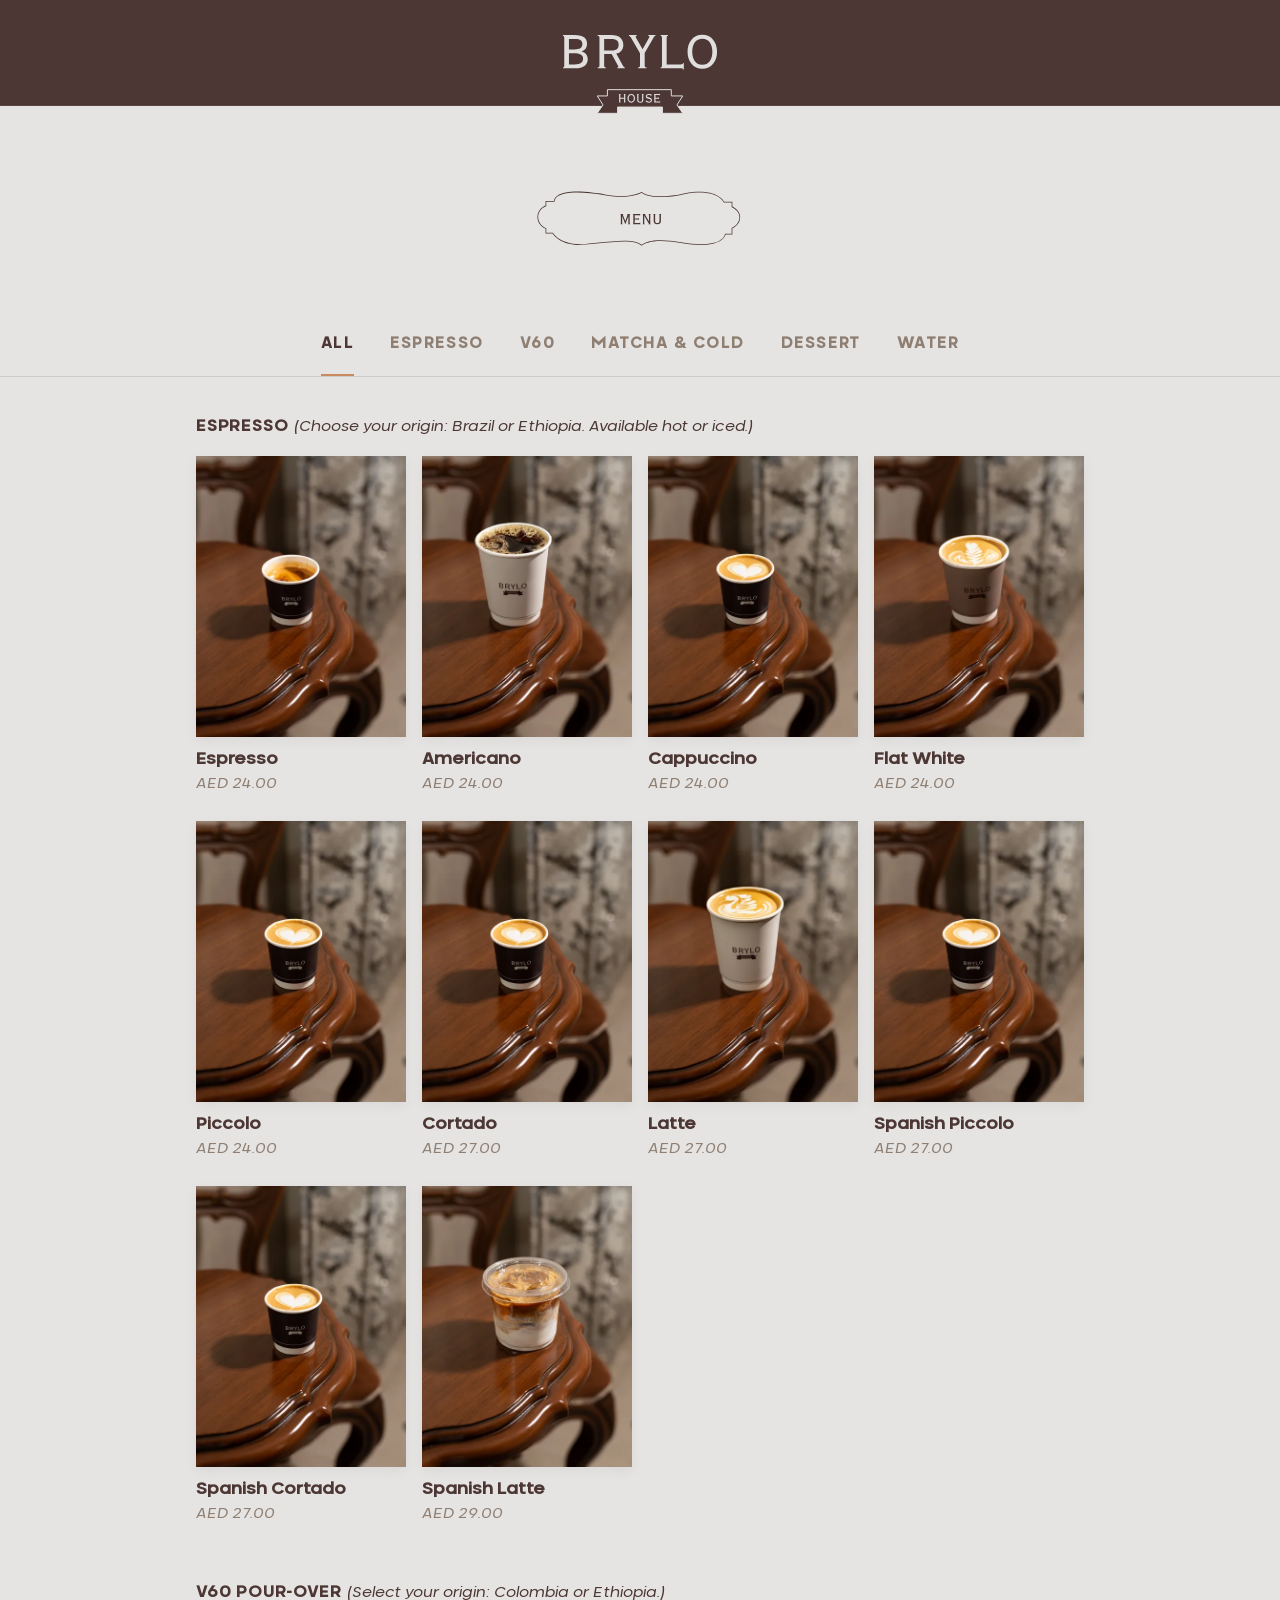
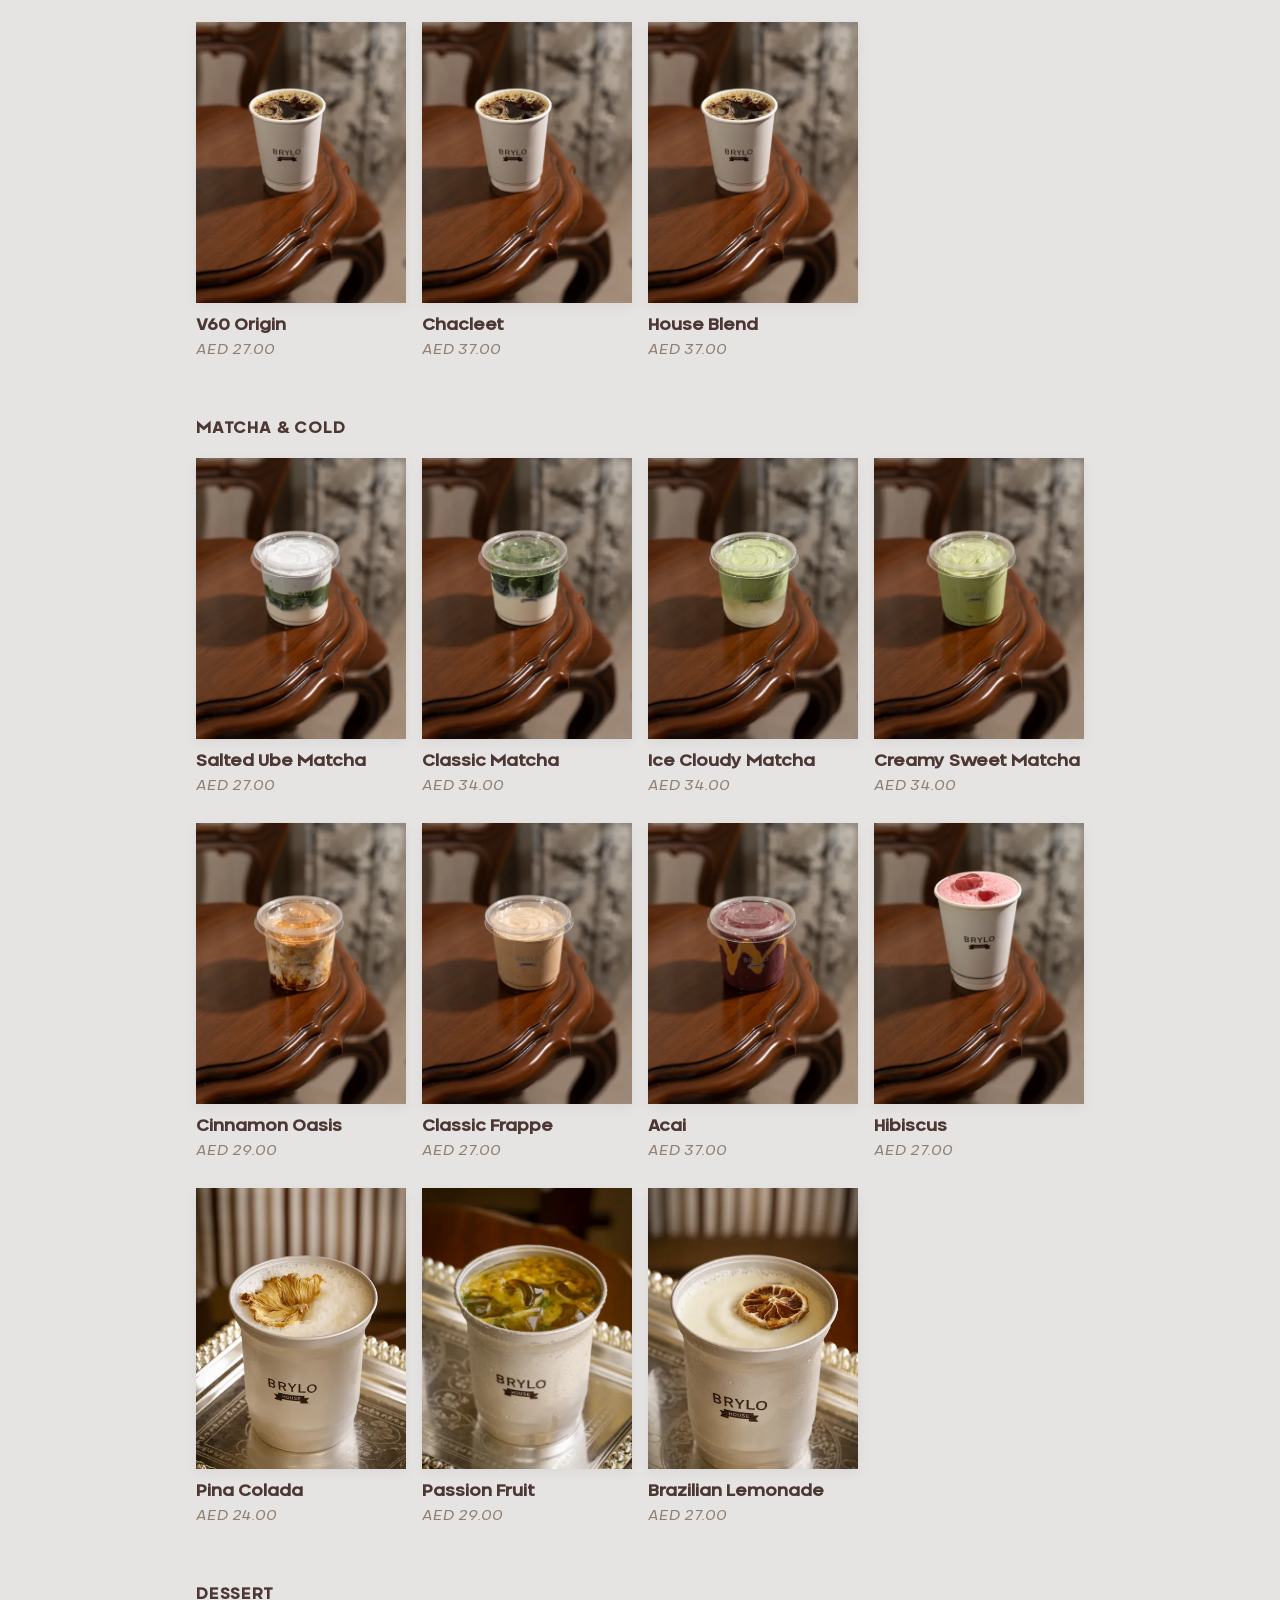
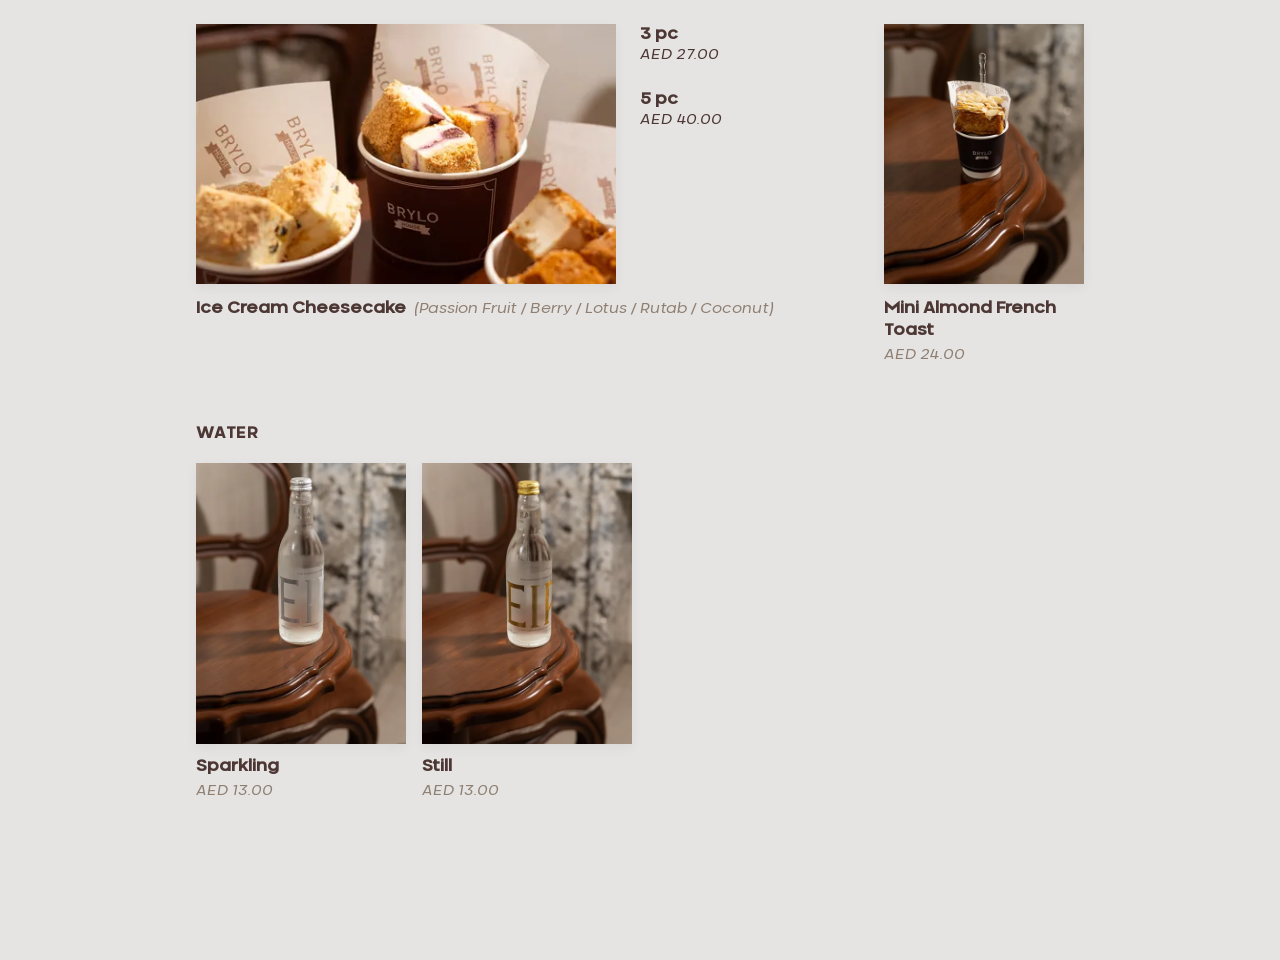
==== menu.html @ 971dd3a9 "Add files via upload" ====
<!DOCTYPE html>
<html lang="en">

<head>
  <meta charset="UTF-8">
  <meta name="viewport" content="width=device-width, initial-scale=1.0">
  <title>Brylo House Menu</title>
  <meta name="description"
    content="The full Brylo House menu - espresso, V60 pour-over, matcha and cold drinks, desserts and water.">
  <meta name="theme-color" content="#E5E4E2">
  <link rel="icon" href="assets/logo.svg" type="image/svg+xml">
  <link rel="stylesheet" href="style.css?v=1.4">
</head>

<body>
  <header class="main-header">
    <div class="logo-container">
      <img src="assets/bar.svg" alt="Brylo House" class="header-logo-svg">
    </div>
  </header>

  <div class="menu-badge-container">
    <img src="assets/frame.svg" alt="Menu" class="menu-badge-svg">
  </div>

  <nav class="category-nav">
    <ul class="nav-links">
      <li><a href="#top" class="active" data-target="top">All</a></li>
      <li><a href="#espresso" data-target="espresso">ESPRESSO</a></li>
      <li><a href="#v60" data-target="v60">V60</a></li>
      <li><a href="#matcha" data-target="matcha">MATCHA & COLD</a></li>
      <li><a href="#dessert" data-target="dessert">DESSERT</a></li>
      <li><a href="#water" data-target="water">WATER</a></li>
    </ul>
  </nav>

  <main class="menu-content" id="top">
    <h1 class="visually-hidden">Brylo House Menu</h1>
    <!-- ESPRESSO -->
    <section id="espresso" class="menu-section">
      <div class="section-header">
        <h2>ESPRESSO</h2>
        <span class="section-subtitle">(Choose your origin: Brazil or Ethiopia. Available hot or iced.)</span>
      </div>
      <div class="item-grid">
        <div class="menu-item">
          <img src="assets/espresso.webp" alt="Espresso" class="item-image" loading="eager">
          <h3 class="item-name">Espresso</h3>
          <p class="item-price">AED 24.00</p>
        </div>
        <div class="menu-item">
          <img src="assets/americano.webp" alt="Americano" class="item-image" loading="eager">
          <h3 class="item-name">Americano</h3>
          <p class="item-price">AED 24.00</p>
        </div>
        <div class="menu-item">
          <img src="assets/cappuccino.webp" alt="Cappuccino" class="item-image" loading="eager">
          <h3 class="item-name">Cappuccino</h3>
          <p class="item-price">AED 24.00</p>
        </div>
        <div class="menu-item">
          <img src="assets/flatwhite.webp" alt="Flat White" class="item-image" loading="eager">
          <h3 class="item-name">Flat White</h3>
          <p class="item-price">AED 24.00</p>
        </div>
        <div class="menu-item">
          <img src="assets/piccolo.webp" alt="Piccolo" class="item-image" loading="lazy">
          <h3 class="item-name">Piccolo</h3>
          <p class="item-price">AED 24.00</p>
        </div>
        <div class="menu-item">
          <img src="assets/cortado.webp" alt="Cortado" class="item-image" loading="lazy">
          <h3 class="item-name">Cortado</h3>
          <p class="item-price">AED 27.00</p>
        </div>
        <div class="menu-item">
          <img src="assets/latte.webp" alt="Latte" class="item-image" loading="lazy">
          <h3 class="item-name">Latte</h3>
          <p class="item-price">AED 27.00</p>
        </div>
        <div class="menu-item">
          <img src="assets/SpanishPiccolo.webp" alt="Spanish Piccolo" class="item-image" loading="lazy">
          <h3 class="item-name">Spanish Piccolo</h3>
          <p class="item-price">AED 27.00</p>
        </div>
        <div class="menu-item">
          <img src="assets/spanish-cortado.webp" alt="Spanish Cortado" class="item-image" loading="lazy">
          <h3 class="item-name">Spanish Cortado</h3>
          <p class="item-price">AED 27.00</p>
        </div>
        <div class="menu-item">
          <img src="assets/spanish latte.webp" alt="Spanish Latte" class="item-image" loading="lazy">
          <h3 class="item-name">Spanish Latte</h3>
          <p class="item-price">AED 29.00</p>
        </div>
      </div>
    </section>

    <!-- V60 POUR-OVER -->
    <section id="v60" class="menu-section">
      <div class="section-header">
        <h2>V60 POUR-OVER</h2>
        <span class="section-subtitle">(Select your origin: Colombia or Ethiopia.)</span>
      </div>
      <div class="item-grid">
        <div class="menu-item">
          <img src="assets/v60-origin.webp" alt="V60 Origin" class="item-image" loading="lazy">
          <h3 class="item-name">V60 Origin</h3>
          <p class="item-price">AED 27.00</p>
        </div>
        <div class="menu-item">
          <img src="assets/v60-chacleet.webp" alt="V60 Chacleet" class="item-image" loading="lazy">
          <h3 class="item-name">Chacleet</h3>
          <p class="item-price">AED 37.00</p>
        </div>
        <div class="menu-item">
          <img src="assets/v60-houseblend.webp" alt="House Blend" class="item-image" loading="lazy">
          <h3 class="item-name">House Blend</h3>
          <p class="item-price">AED 37.00</p>
        </div>
      </div>
    </section>

    <!-- MATCHA & COLD -->
    <section id="matcha" class="menu-section">
      <div class="section-header">
        <h2>MATCHA & COLD</h2>
      </div>
      <div class="item-grid">
        <div class="menu-item">
          <img src="assets/salted matcha.webp" alt="Salted Matcha" class="item-image" loading="lazy">
          <h3 class="item-name">Salted Ube Matcha</h3>
          <p class="item-price">AED 27.00</p>
        </div>
        <div class="menu-item">
          <img src="assets/classic matcha.webp" alt="Classic Matcha" class="item-image" loading="lazy">
          <h3 class="item-name">Classic Matcha</h3>
          <p class="item-price">AED 34.00</p>
        </div>
        <div class="menu-item">
          <img src="assets/cloudy-matcha.webp" alt="Ice Cloudy Matcha" class="item-image" loading="lazy">
          <h3 class="item-name">Ice Cloudy Matcha</h3>
          <p class="item-price">AED 34.00</p>
        </div>
        <div class="menu-item">
          <img src="assets/creamy sweet matcha.webp" alt="Creamy Sweet Matcha" class="item-image" loading="lazy">
          <h3 class="item-name">Creamy Sweet Matcha</h3>
          <p class="item-price">AED 34.00</p>
        </div>
        <div class="menu-item">
          <img src="assets/cinnamon oasis.webp" alt="Cinnamon Oasis" class="item-image" loading="lazy">
          <h3 class="item-name">Cinnamon Oasis</h3>
          <p class="item-price">AED 29.00</p>
        </div>
        <div class="menu-item">
          <img src="assets/classic frappe.webp" alt="Classic Frappe" class="item-image" loading="lazy">
          <h3 class="item-name">Classic Frappe</h3>
          <p class="item-price">AED 27.00</p>
        </div>
        <div class="menu-item">
          <img src="assets/acai.webp" alt="Acai" class="item-image" loading="lazy">
          <h3 class="item-name">Acai</h3>
          <p class="item-price">AED 37.00</p>
        </div>
        <div class="menu-item">
          <img src="assets/hibiscus.webp" alt="Hibiscus" class="item-image" loading="lazy">
          <h3 class="item-name">Hibiscus</h3>
          <p class="item-price">AED 27.00</p>
        </div>
        <div class="menu-item">
          <div class="item-image-wrapper">
            <img src="assets/pina_colado.webp" alt="Pina Colada" class="item-image zoom-image" loading="lazy">
          </div>
          <h3 class="item-name">Pina Colada</h3>
          <p class="item-price">AED 24.00</p>
        </div>
        <div class="menu-item">
          <img src="assets/passion_fruit.webp" alt="Passion Fruit" class="item-image" loading="lazy">
          <h3 class="item-name">Passion Fruit</h3>
          <p class="item-price">AED 29.00</p>
        </div>
        <div class="menu-item">
          <div class="item-image-wrapper">
            <img src="assets/brazilian_lemonade.webp" alt="Brazilian Lemonade" class="item-image zoom-image" loading="lazy">
          </div>
          <h3 class="item-name">Brazilian Lemonade</h3>
          <p class="item-price">AED 27.00</p>
        </div>
      </div>
    </section>

    <!-- DESSERT -->
    <section id="dessert" class="menu-section">
      <div class="section-header">
        <h2>DESSERT</h2>
      </div>
      <div class="item-grid">
        <div class="menu-item special-item">
          <div class="special-item-content">
            <img src="assets/ice-cream-cheesecake-3pc.webp" alt="Ice Cream Cheesecake" class="item-image"
              loading="lazy">
            <div class="special-item-prices">
              <div class="price-group">
                <span class="qty">3 pc</span>
                <span class="item-price">AED 27.00</span>
              </div>
              <div class="price-group">
                <span class="qty">5 pc</span>
                <span class="item-price">AED 40.00</span>
              </div>
            </div>
          </div>
          <div class="special-item-footer">
            <h3 class="item-name">Ice Cream Cheesecake</h3>
            <span class="flavors">(Passion Fruit / Berry / Lotus / Rutab / Coconut)</span>
            <div class="footer-line"></div>
          </div>
        </div>

        <div class="menu-item tall-item">
          <img src="assets/mini almonde french toast.webp" alt="Mini Almond French Toast" class="item-image"
            loading="lazy">
          <h3 class="item-name">Mini Almond French Toast</h3>
          <p class="item-price">AED 24.00</p>
        </div>
      </div>
    </section>

    <!-- WATER -->
    <section id="water" class="menu-section">
      <div class="section-header">
        <h2>WATER</h2>
      </div>
      <div class="item-grid">
        <div class="menu-item">
          <img src="assets/sparking water.webp" alt="Sparkling" class="item-image" loading="lazy">
          <h3 class="item-name">Sparkling</h3>
          <p class="item-price">AED 13.00</p>
        </div>
        <div class="menu-item">
          <img src="assets/still water.webp" alt="Still" class="item-image" loading="lazy">
          <h3 class="item-name">Still</h3>
          <p class="item-price">AED 13.00</p>
        </div>
      </div>
    </section>
  </main>

  <script src="script.js"></script>
</body>

</html>
---- style.css ----
@font-face {
  font-family: 'Neometric';
  src: url('assets/fonts/neometric%20regular.woff2') format('woff2');
  font-weight: normal;
  font-style: normal;
  font-display: swap;
}

@font-face {
  font-family: 'Neometric';
  src: url('assets/fonts/neometric%20italic.woff2') format('woff2');
  font-weight: normal;
  font-style: italic;
  font-display: swap;
}

/* Landing page display face (menu.html uses Neometric) */
@font-face {
  font-family: 'Copperplate Gothic Std';
  src: url('assets/fonts/copperplate.woff2') format('woff2');
  font-weight: normal;
  font-style: normal;
  font-display: swap;
}

:root {
  --terracotta: #C98A5E;
  --espresso: #4C3734;
  --taupe: #8F7F72;
  --platinum: #E5E4E2;
  --font-heading: 'Neometric';
  --font-body: 'Neometric';
  --font-display: 'Copperplate Gothic Std', 'Copperplate', serif;
  --nav-height: 64px;
}

/* Screen-reader-only: gives each page a real <h1> for semantics/SEO
   without altering the visual design. */
.visually-hidden {
  position: absolute;
  width: 1px;
  height: 1px;
  margin: -1px;
  padding: 0;
  overflow: hidden;
  clip: rect(0 0 0 0);
  clip-path: inset(50%);
  white-space: nowrap;
  border: 0;
}

html,
body {
  margin: 0;
  padding: 0;
  /* `clip` (not `hidden`) guards against stray horizontal scroll WITHOUT
     making the root a scroll container — `hidden` here silently breaks
     position: sticky on .category-nav. */
  overflow-x: clip;
  font-family: var(--font-body);
  background-color: var(--platinum);
  color: var(--espresso);
  -webkit-font-smoothing: antialiased;
  -moz-osx-font-smoothing: grayscale;
}

/* Header */
.main-header {
  background-color: #E5E4E2;
  padding: 0;
  display: flex;
  justify-content: center;
  align-items: center;
  position: relative;
  width: 100%;
  overflow: hidden;
}

.logo-container {
  display: flex;
  justify-content: center;
  align-items: center;
  width: 100%;
}

.header-logo-svg {
  width: 100%;
  max-width: 100%;
  height: auto;
  display: block;
  position: relative;
  z-index: 10;
  transform: scale(1.08);
  transform-origin: center top;
  margin-top: -1.5%;
}

/* Menu Badge */
.menu-badge-container {
  display: flex;
  justify-content: center;
  align-items: center;
  padding: 24px 20px;
}

.menu-badge-svg {
  width: 260px;
  max-width: 100%;
  height: auto;
  display: block;
}

/* ==========================================================================
   Landing Page (index.html)
   ========================================================================== */

.landing-page {
  --frame-inset: 14px;
  --frame-corner: 20px;
  min-height: 100vh;
  min-height: 100dvh;
}

/* Decorative frame: straight rules drawn as thin bars, with the four corners
   supplied by an arc SVG so the join reads as a curled picture-frame detail. */
.page-frame {
  position: fixed;
  inset: 0;
  z-index: 1;
  pointer-events: none;
}

.frame-line {
  position: absolute;
  background-color: var(--espresso);
}

.frame-line--top,
.frame-line--bottom {
  left: calc(var(--frame-inset) + var(--frame-corner));
  right: calc(var(--frame-inset) + var(--frame-corner));
  height: 1px;
}

.frame-line--top {
  top: var(--frame-inset);
}

.frame-line--bottom {
  bottom: var(--frame-inset);
}

.frame-line--left,
.frame-line--right {
  top: calc(var(--frame-inset) + var(--frame-corner));
  bottom: calc(var(--frame-inset) + var(--frame-corner));
  width: 1px;
}

.frame-line--left {
  left: var(--frame-inset);
}

.frame-line--right {
  right: var(--frame-inset);
}

.frame-corner {
  position: absolute;
  width: var(--frame-corner);
  height: var(--frame-corner);
  background-image: url("data:image/svg+xml,%3Csvg xmlns='http://www.w3.org/2000/svg' viewBox='0 0 34 34'%3E%3Cpath d='M0 34 A 34 34 0 0 0 34 0' fill='none' stroke='%234C3734' stroke-width='1'/%3E%3C/svg%3E");
  background-repeat: no-repeat;
  background-size: 100% 100%;
}

.frame-corner--tl {
  top: var(--frame-inset);
  left: var(--frame-inset);
}

.frame-corner--tr {
  top: var(--frame-inset);
  right: var(--frame-inset);
  transform: rotate(90deg);
}

.frame-corner--br {
  bottom: var(--frame-inset);
  right: var(--frame-inset);
  transform: rotate(180deg);
}

.frame-corner--bl {
  bottom: var(--frame-inset);
  left: var(--frame-inset);
  transform: rotate(270deg);
}

/* Centred content stack */
.landing {
  position: relative;
  z-index: 2;
  min-height: 100vh;
  min-height: 100dvh;
  box-sizing: border-box;
  display: flex;
  flex-direction: column;
  align-items: center;
  justify-content: center;
  padding: calc(var(--frame-inset) + 28px) calc(var(--frame-inset) + 24px);
  padding-left: max(calc(var(--frame-inset) + 24px), env(safe-area-inset-left));
  padding-right: max(calc(var(--frame-inset) + 24px), env(safe-area-inset-right));
  text-align: center;
}

/* Widths use vw (not %) so they track the viewport rather than the padded
   content box, which keeps the proportions matching the wireframe. */
.landing-logo {
  width: min(46vw, 210px);
  height: auto;
  display: block;
  margin-bottom: clamp(20px, 4vh, 36px);
}

.landing-actions {
  display: flex;
  flex-direction: column;
  align-items: stretch;
  gap: 16px;
  width: min(48vw, 210px);
}

.landing-btn {
  display: flex;
  align-items: center;
  justify-content: center;
  min-height: 54px;
  padding: 12px 16px;
  box-sizing: border-box;
  border: 1px solid var(--espresso);
  background-color: transparent;
  color: var(--espresso);
  font-family: var(--font-display);
  font-size: 1.25rem;
  letter-spacing: 0.18em;
  text-transform: uppercase;
  text-decoration: none;
  transition: all 0.2s ease;
  -webkit-tap-highlight-color: transparent;
}

/* Touch-first: fill on tap rather than hover */
.landing-btn:active,
.landing-btn:focus-visible,
.landing-btn.is-active {
  background-color: var(--espresso);
  color: var(--platinum);
}

.landing-social {
  display: flex;
  align-items: center;
  justify-content: center;
  gap: 16px;
  margin-top: clamp(20px, 3.5vh, 34px);
}

.social-btn {
  display: inline-flex;
  align-items: center;
  justify-content: center;
  padding: 4px;
  box-sizing: border-box;
  border: none;
  background-color: transparent;
  transition: opacity 0.2s ease, transform 0.2s ease;
  -webkit-tap-highlight-color: transparent;
}

.social-btn:active,
.social-btn:focus-visible {
  opacity: 0.7;
  transform: scale(1.08);
}

.social-icon {
  height: 44px;
  width: auto;
  display: block;
  object-fit: contain;
}

.social-icon--instagram {
  height: 52px;
}

.landing-website {
  margin-top: clamp(14px, 2.5vh, 22px);
  color: var(--espresso);
  font-family: var(--font-display);
  font-size: 1.1rem;
  letter-spacing: 0.15em;
  text-transform: lowercase;
  text-decoration: none;
  transition: opacity 0.2s ease;
  -webkit-tap-highlight-color: transparent;
}

.landing-website:hover,
.landing-website:active,
.landing-website:focus-visible {
  opacity: 0.7;
}

@media (min-width: 768px) {
  .landing-page {
    --frame-inset: 24px;
    --frame-corner: 30px;
  }

  .landing-logo {
    width: min(30vw, 290px);
  }

  .landing-actions {
    width: min(32vw, 250px);
  }

  .landing-btn {
    min-height: 62px;
    font-size: 1.4rem;
  }

  .social-btn {
    padding: 6px;
  }

  .social-icon {
    height: 52px;
  }

  .social-icon--instagram {
    height: 60px;
  }

  .landing-website {
    font-size: 1.25rem;
  }
}

/* Sticky Category Navigation */
.category-nav {
  position: sticky;
  top: 0;
  background-color: var(--platinum);
  z-index: 100;
  display: flex;
  justify-content: center;
  border-bottom: 1px solid rgba(76, 55, 52, 0.15);
  height: var(--nav-height);
  width: 100%;
  overflow: hidden;
}

.nav-links {
  list-style: none;
  display: flex;
  justify-content: center;
  gap: 36px;
  padding: 0 20px;
  margin: 0 auto;
  align-items: center;
  overflow-x: auto;
  scrollbar-width: none;
  /* Firefox */
  max-width: 100%;
}

.nav-links::-webkit-scrollbar {
  display: none;
  /* Chrome/Safari */
}

.nav-links li a {
  text-decoration: none;
  color: var(--taupe);
  font-size: 0.95rem;
  font-weight: 600;
  letter-spacing: 0.1em;
  text-transform: uppercase;
  padding: 22px 0;
  display: inline-block;
  position: relative;
  transition: color 0.3s ease;
  white-space: nowrap;
  background-color: transparent;
  background: transparent;
  -webkit-tap-highlight-color: transparent;
  outline: none;
}

.nav-links li a:hover,
.nav-links li a.active,
.nav-links li a:focus,
.nav-links li a:focus-visible,
.nav-links li a:active {
  color: var(--espresso);
  background-color: transparent;
  background: transparent;
  outline: none;
}

.nav-links li a.active::after {
  content: '';
  position: absolute;
  bottom: -1px;
  left: 0;
  width: 100%;
  height: 2px;
  background-color: var(--terracotta);
}

/* Menu Content */
.menu-content {
  padding: 40px 48px 100px;
  max-width: 1040px;
  /* Fits 4 columns of 210px + 3 * 34px gap + padding */
  margin: 0 auto;
}

.menu-section {
  scroll-margin-top: calc(var(--nav-height) + 40px);
  margin-bottom: 60px;
}

.section-header {
  display: flex;
  align-items: baseline;
  flex-wrap: wrap;
  gap: 6px;
  text-align: left;
  margin: 0 auto 20px auto;
  max-width: 888px;
  width: 100%;
}

.section-header h2 {
  font-family: var(--font-heading);
  font-size: 1.0rem;
  font-weight: 700;
  letter-spacing: 0.05em;
  color: var(--espresso);
  margin: 0;
}

.section-subtitle {
  font-style: italic;
  color: var(--espresso);
  font-size: 0.95rem;
  font-weight: 400;
  letter-spacing: normal;
  margin: 0;
}

/* Item Grid */
.item-grid {
  display: grid;
  grid-template-columns: repeat(4, 210px);
  justify-content: center;
  gap: 28px 16px;
  /* row-gap column-gap */
}

.menu-item {
  text-align: left;
  width: 210px;
  height: auto;
  display: flex;
  flex-direction: column;
  box-sizing: border-box;
}

.item-image {
  width: 210px;
  height: 281.16px;
  aspect-ratio: 578 / 774;
  flex: none;
  object-fit: cover;
  border-radius: 0;
  background-color: #d1d0ce;
  /* subtle skeleton color */
  margin-bottom: 12px;
  box-shadow: 0 4px 12px rgba(0, 0, 0, 0.05);
}

.item-image-wrapper {
  width: 210px;
  height: 281.16px;
  aspect-ratio: 578 / 774;
  overflow: hidden;
  margin-bottom: 12px;
  box-shadow: 0 4px 12px rgba(0, 0, 0, 0.05);
  background-color: #d1d0ce;
  flex: none;
}

.item-image-wrapper .item-image {
  width: 100%;
  height: 100%;
  margin-bottom: 0;
  box-shadow: none;
}

.item-image.zoom-image,
img[alt="Pina Colada"],
img[alt="Brazilian Lemonade"] {
  transform: scale(1.16);
  transform-origin: center center;
}

.item-name {
  font-size: 1.05rem;
  font-weight: 600;
  margin: 0 0 4px 0;
  line-height: 1.3;
  text-align: left;
}

.item-price {
  font-size: 0.95rem;
  font-style: italic;
  color: var(--taupe);
  margin: 0;
  text-align: left;
}

/* Special Layout Items */
.menu-item.special-item {
  grid-column: span 2;
  text-align: left;
  display: flex;
  flex-direction: column;
  width: auto;
  height: auto;
  aspect-ratio: auto;
}

.special-item-content {
  display: flex;
  gap: 20px;
  align-items: flex-start;
}

.special-item-content .item-image {
  flex: 0 0 60%;
  width: 60%;
  aspect-ratio: 3 / 2;
  margin-bottom: 0;
  object-fit: cover;
}

.special-item-prices {
  flex: 1;
  display: flex;
  flex-direction: column;
  gap: 30px;
  padding-top: 10px;
}

.price-group {
  display: flex;
  flex-direction: column;
  gap: 4px;
}

.price-group .qty {
  font-weight: 600;
  font-size: 1.1rem;
  color: var(--espresso);
}

.price-group .item-price {
  font-style: italic;
  font-size: 1rem;
  color: var(--espresso);
}

.special-item-footer {
  display: flex;
  align-items: center;
  gap: 12px;
  margin-top: 16px;
}

.special-item-footer .item-name {
  margin: 0;
  font-size: 1.05rem;
  font-weight: 600;
}

.special-item-footer .flavors {
  font-style: italic;
  font-weight: 400;
  color: var(--taupe);
  font-size: 0.95rem;
}

.footer-line {
  flex: 1;
  height: 1px;
  background-color: var(--espresso);
  opacity: 0.2;
}

/* Desktop Dessert Layout Override matching Wireframe */
@media (min-width: 1024px) {
  #dessert .item-grid {
    display: flex;
    flex-direction: row;
    align-items: flex-start;
    justify-content: space-between;
    width: 100%;
    max-width: 888px;
    margin: 0 auto;
  }

  /* Left Block: Ice Cream Cheesecake (special-item) */
  #dessert .menu-item.special-item {
    display: flex;
    flex-direction: column;
    width: auto;
    height: auto;
    aspect-ratio: auto;
    flex: 0 0 auto;
  }

  #dessert .special-item-content {
    display: flex;
    flex-direction: row;
    align-items: flex-start;
    gap: 24px;
  }

  #dessert .special-item-content .item-image {
    width: 420px;
    height: 260px;
    aspect-ratio: 420 / 260;
    object-fit: cover;
    margin-bottom: 0;
    flex: 0 0 420px;
  }

  #dessert .special-item-prices {
    display: flex;
    flex-direction: column;
    gap: 24px;
    padding-top: 0;
    margin-top: 0;
    width: 110px;
  }

  #dessert .price-group {
    display: flex;
    flex-direction: column;
    gap: 2px;
  }

  #dessert .price-group .qty {
    font-weight: 600;
    font-size: 1.05rem;
    color: var(--espresso);
    line-height: 1.2;
  }

  #dessert .price-group .item-price {
    font-style: italic;
    font-size: 0.95rem;
    color: var(--espresso);
    line-height: 1.2;
  }

  #dessert .special-item-footer {
    display: flex;
    align-items: center;
    gap: 8px;
    margin-top: 14px;
    width: 100%;
  }

  #dessert .special-item-footer .item-name {
    font-size: 1.05rem;
    font-weight: 600;
    margin: 0;
    white-space: nowrap;
  }

  #dessert .special-item-footer .flavors {
    font-style: italic;
    font-weight: 400;
    color: var(--taupe);
    font-size: 0.95rem;
    white-space: nowrap;
  }

  #dessert .footer-line {
    flex: 1;
    height: 1px;
    background-color: var(--espresso);
    opacity: 0.25;
  }

  /* Right Block: Mini Almond French Toast (tall-item) */
  #dessert .menu-item.tall-item {
    display: flex;
    flex-direction: column;
    align-items: flex-start;
    text-align: left;
    width: 200px;
    height: auto;
    aspect-ratio: auto;
    flex: 0 0 200px;
  }

  #dessert .menu-item.tall-item .item-image {
    width: 200px;
    height: 260px;
    aspect-ratio: 200 / 260;
    object-fit: cover;
    margin-bottom: 14px;
  }

  #dessert .menu-item.tall-item .item-name {
    font-size: 1.05rem;
    font-weight: 600;
    margin: 0 0 4px 0;
    text-align: left;
  }

  #dessert .menu-item.tall-item .item-price {
    font-size: 0.95rem;
    font-style: italic;
    color: var(--taupe);
    margin: 0;
    text-align: left;
  }
}

/* Responsive adjustments */
@media (min-width: 768px) and (max-width: 1023px) {

  /* Tablet Portrait (768px–1023px) */
  .item-grid {
    grid-template-columns: repeat(3, 210px);
    justify-content: center;
    gap: 28px 16px;
  }

  .menu-content {
    padding: 36px 32px 90px;
  }

  .section-header {
    max-width: 662px;
    /* 3 * 210px + 2 * 16px gap = 662px */
  }

  .main-header {
    width: 100%;
    overflow: hidden;
  }

  .header-logo-svg {
    transform: scale(1.18);
    transform-origin: center top;
  }
}

@media (max-width: 767px) {

  /* Smartphones (Portrait - below 768px) */
  /* Fluid columns capped at 324px: renders identically to the old fixed
     2x155px at >=360px wide, but shrinks instead of overflowing on 320px
     phones (2*155 + 14 gap + 28 padding = 352px, wider than the screen). */
  .item-grid {
    grid-template-columns: repeat(2, minmax(0, 1fr));
    justify-content: center;
    gap: 20px 14px;
    max-width: 324px;
    margin: 0 auto;
  }

  .menu-content {
    padding: 24px 14px 80px;
  }

  .menu-item {
    width: 100%;
    height: auto;
  }

  .item-image {
    width: 100%;
    height: auto;
    aspect-ratio: 578 / 774;
    flex: none;
    margin-bottom: 8px;
  }

  .item-image-wrapper {
    width: 100%;
    height: auto;
    aspect-ratio: 578 / 774;
    flex: none;
    margin-bottom: 8px;
  }

  .menu-item.special-item {
    grid-column: span 2;
    width: 100%;
    max-width: 324px;
    /* Spans 2 columns: 2 * 155px + 14px gap */
    height: auto;
    aspect-ratio: auto;
    margin: 0 auto;
  }

  #dessert .menu-item.special-item {
    margin-bottom: 24px;
  }

  .special-item-content {
    flex-direction: column;
    gap: 12px;
  }

  .special-item-content .item-image {
    width: 100%;
    aspect-ratio: 16 / 9;
    flex: none;
  }

  .special-item-prices {
    flex-direction: row;
    width: 100%;
    justify-content: space-between;
    padding-top: 4px;
    gap: 10px;
  }

  .special-item-footer {
    display: flex;
    flex-direction: column;
    align-items: flex-start;
    gap: 3px;
    margin-top: 10px;
  }

  .special-item-footer .item-name {
    font-size: 0.85rem;
    line-height: 1.3;
    margin-bottom: 0;
  }

  .special-item-footer .flavors {
    display: block;
    font-size: 0.8rem;
    line-height: 1.35;
    color: var(--taupe);
  }

  .footer-line {
    display: none;
  }

  .nav-links {
    justify-content: flex-start;
    gap: 16px;
    padding: 0 16px;
  }

  .nav-links li a {
    font-size: 0.85rem;
    padding: 16px 0;
  }

  .section-header {
    max-width: 324px;
  }

  .section-header h2 {
    font-size: 0.95rem;
  }

  .section-subtitle {
    font-size: 0.85rem;
  }

  .item-name {
    font-size: 0.85rem;
    margin-bottom: 2px;
  }

  .item-price {
    font-size: 0.8rem;
  }

  /* Mobile Header Sizing */
  .main-header {
    width: 100%;
    overflow: hidden;
    margin-top: 0;
    padding: 0 0 8vw;
  }

  .header-logo-svg {
    width: 100%;
    transform: scale(1.8);
    transform-origin: center top;
    margin-top: -2%;
  }

  .menu-badge-container {
    padding: 20px 16px;
  }

  .menu-badge-svg {
    width: 190px;
  }
}
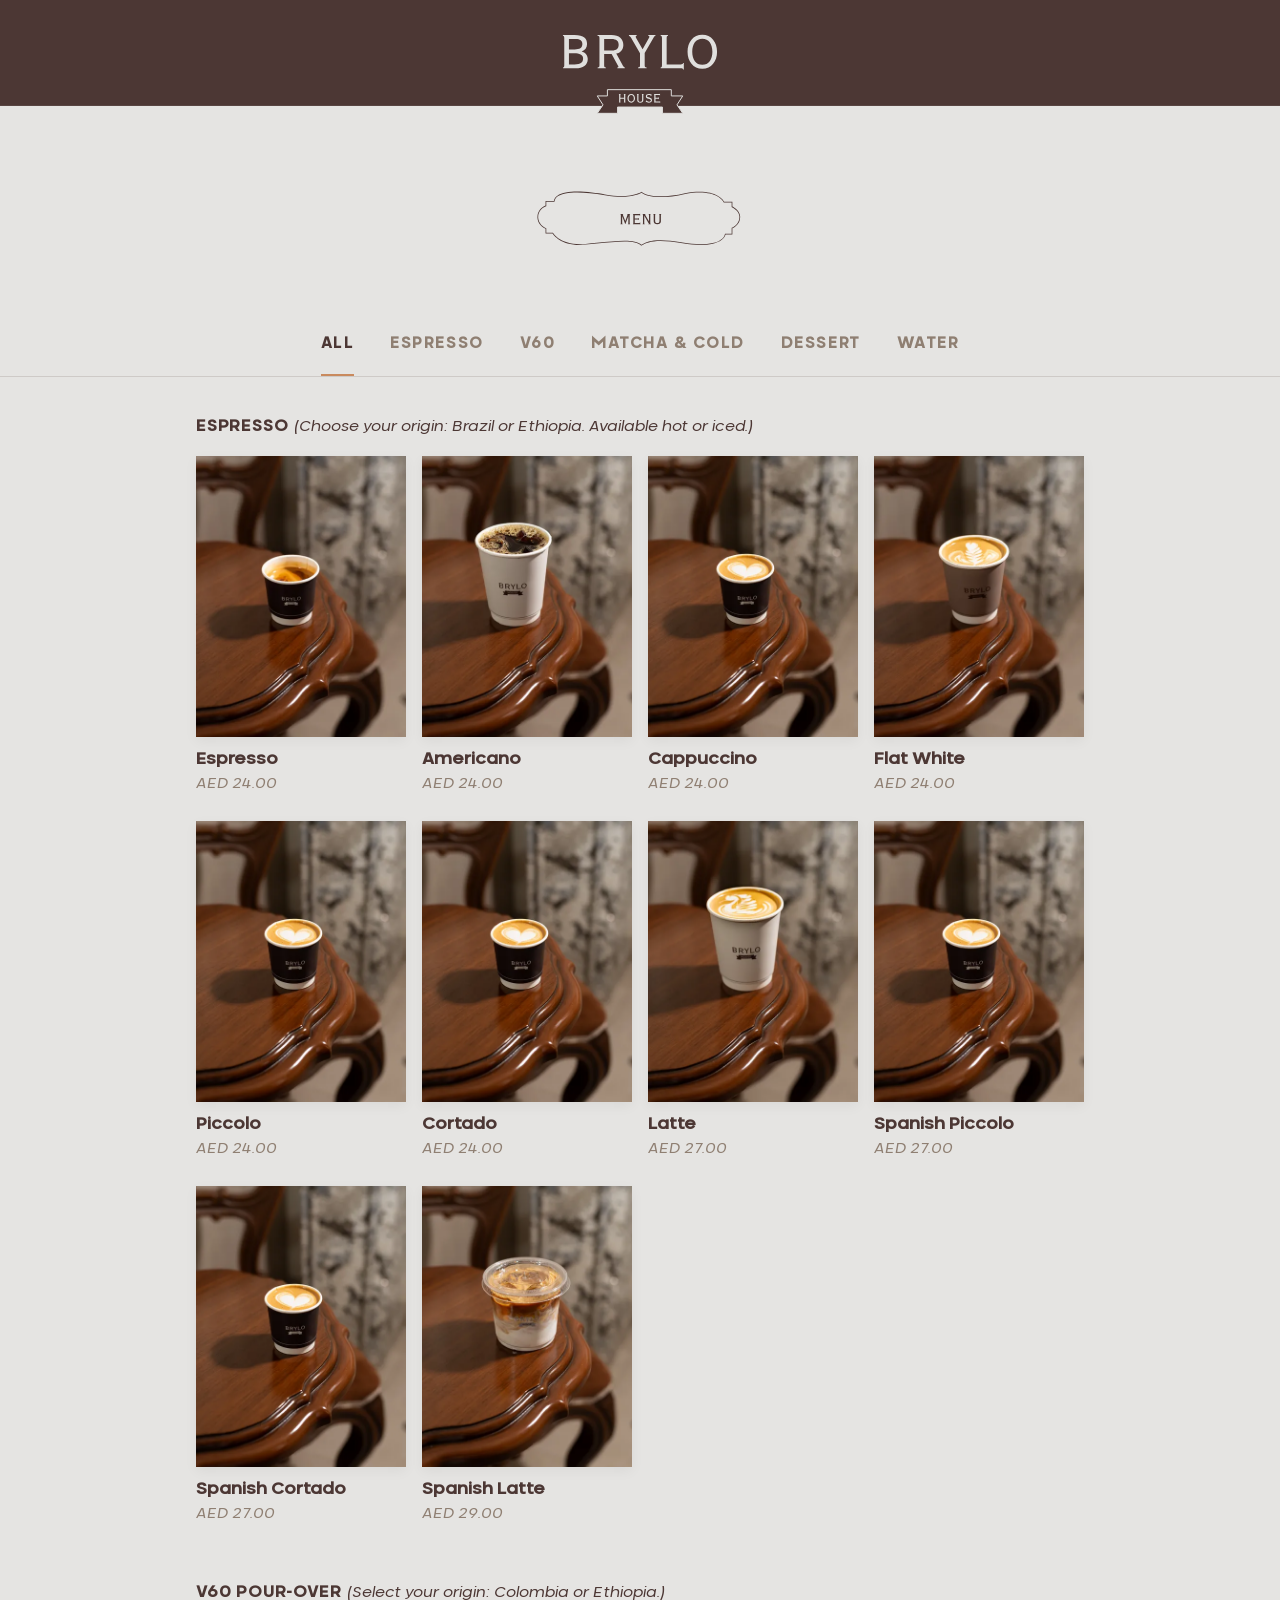
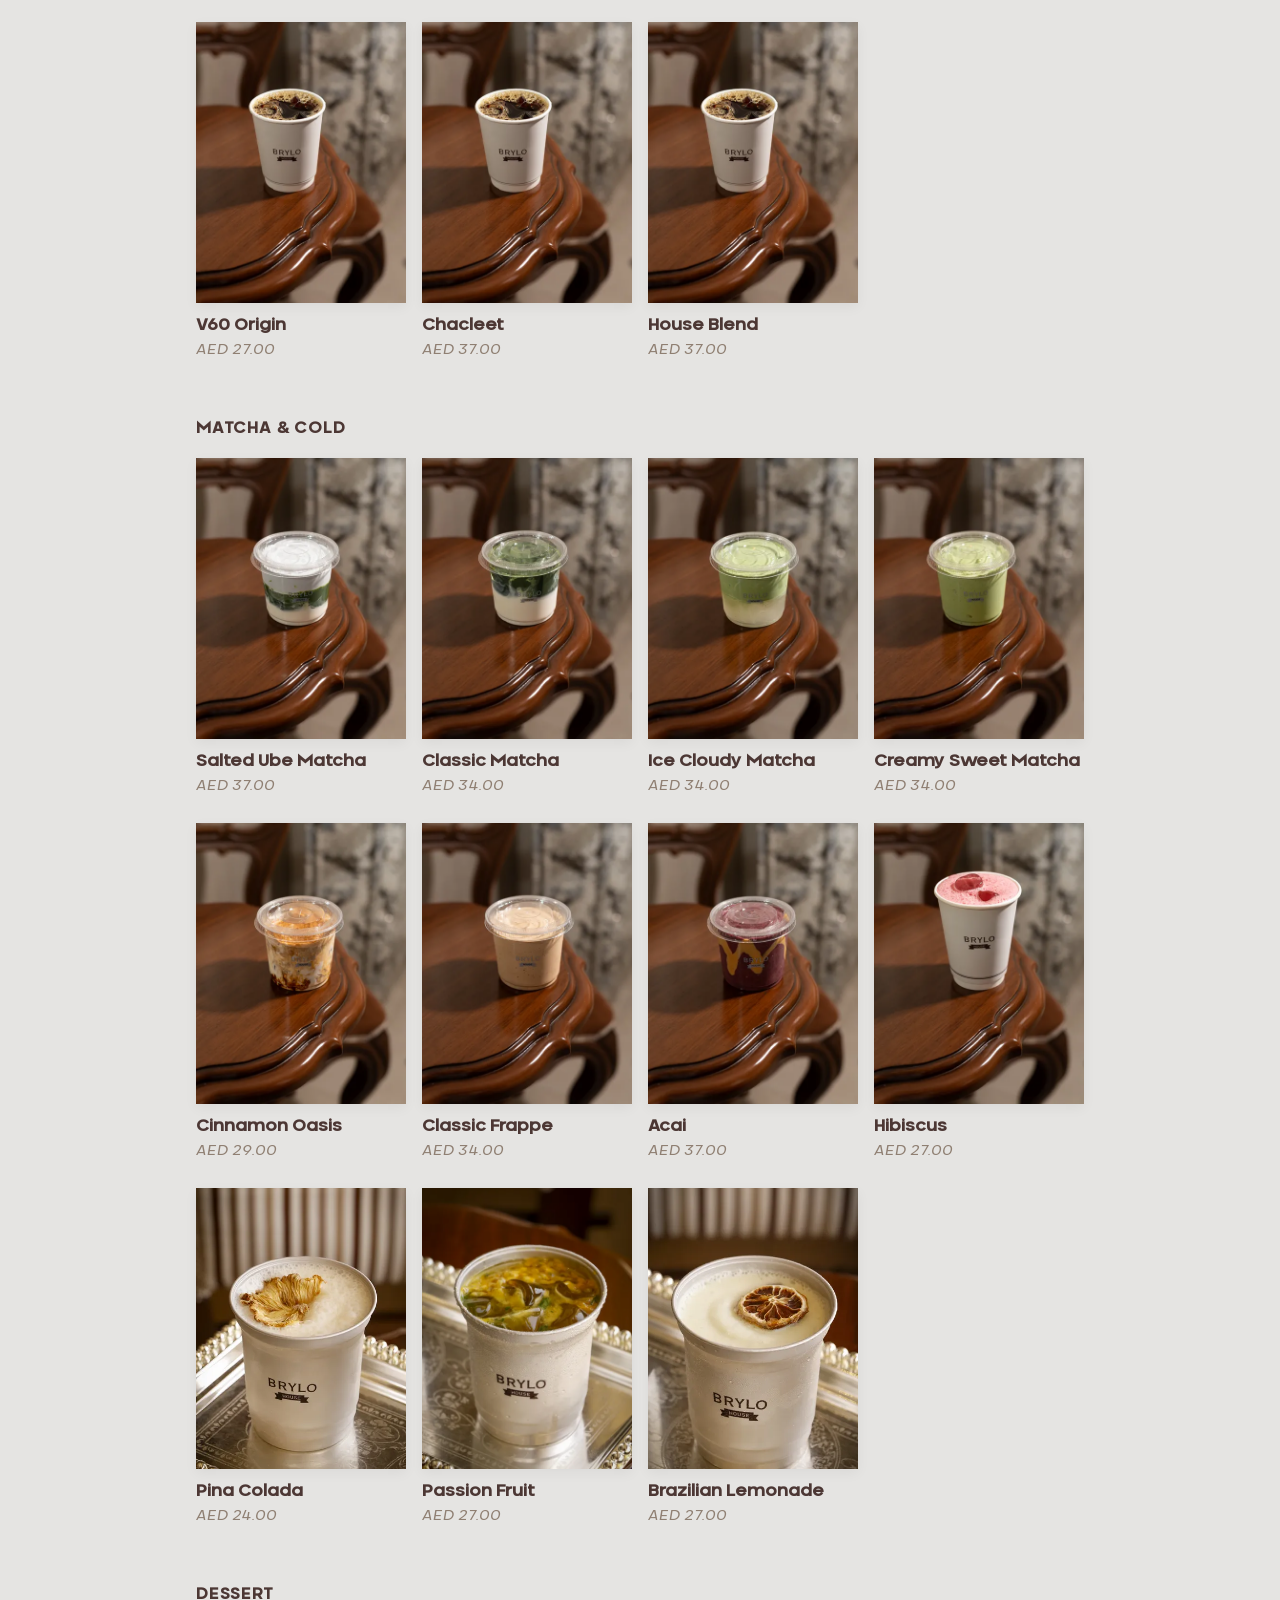
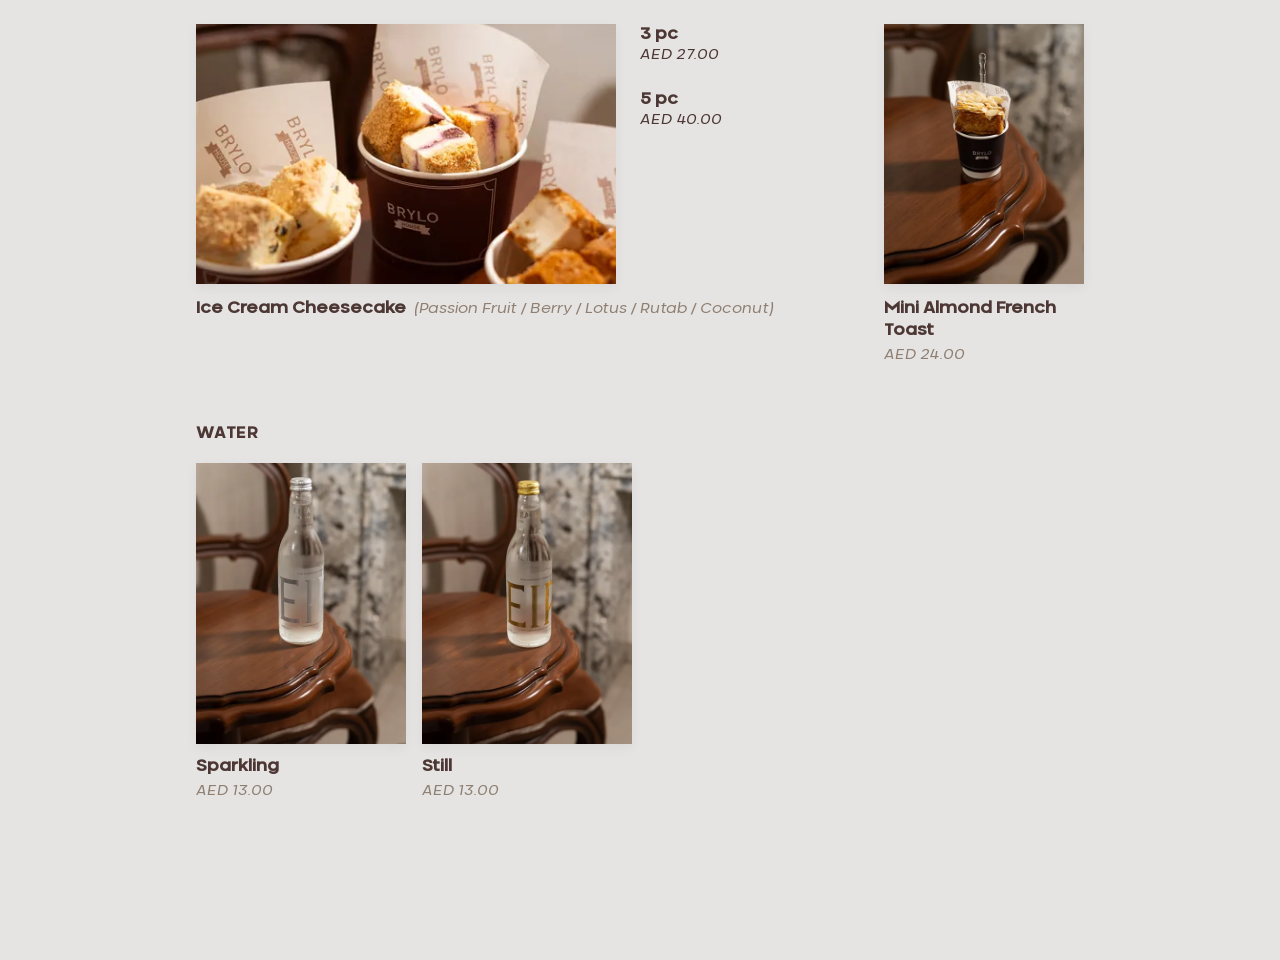
==== commit a1203554: "Update menu prices for various items" ====
--- a/menu.html
+++ b/menu.html
@@ -71,7 +71,7 @@
         <div class="menu-item">
           <img src="assets/cortado.webp" alt="Cortado" class="item-image" loading="lazy">
           <h3 class="item-name">Cortado</h3>
-          <p class="item-price">AED 27.00</p>
+          <p class="item-price">AED 24.00</p>
         </div>
         <div class="menu-item">
           <img src="assets/latte.webp" alt="Latte" class="item-image" loading="lazy">
@@ -130,7 +130,7 @@
         <div class="menu-item">
           <img src="assets/salted matcha.webp" alt="Salted Matcha" class="item-image" loading="lazy">
           <h3 class="item-name">Salted Ube Matcha</h3>
-          <p class="item-price">AED 27.00</p>
+          <p class="item-price">AED 37.00</p>
         </div>
         <div class="menu-item">
           <img src="assets/classic matcha.webp" alt="Classic Matcha" class="item-image" loading="lazy">
@@ -155,7 +155,7 @@
         <div class="menu-item">
           <img src="assets/classic frappe.webp" alt="Classic Frappe" class="item-image" loading="lazy">
           <h3 class="item-name">Classic Frappe</h3>
-          <p class="item-price">AED 27.00</p>
+          <p class="item-price">AED 34.00</p>
         </div>
         <div class="menu-item">
           <img src="assets/acai.webp" alt="Acai" class="item-image" loading="lazy">
@@ -177,7 +177,7 @@
         <div class="menu-item">
           <img src="assets/passion_fruit.webp" alt="Passion Fruit" class="item-image" loading="lazy">
           <h3 class="item-name">Passion Fruit</h3>
-          <p class="item-price">AED 29.00</p>
+          <p class="item-price">AED 27.00</p>
         </div>
         <div class="menu-item">
           <div class="item-image-wrapper">
@@ -249,4 +249,4 @@
   <script src="script.js"></script>
 </body>
 
-</html>+</html>
--- a/style.css
+++ b/style.css
@@ -510,12 +510,13 @@
   height: 100%;
   margin-bottom: 0;
   box-shadow: none;
+  object-fit: cover;
+  display: block;
 }
 
 .item-image.zoom-image,
-img[alt="Pina Colada"],
-img[alt="Brazilian Lemonade"] {
-  transform: scale(1.16);
+.item-image-wrapper .zoom-image {
+  transform: scale(1.15);
   transform-origin: center center;
 }
 
@@ -811,8 +812,17 @@
     width: 100%;
     height: auto;
     aspect-ratio: 578 / 774;
+    overflow: hidden;
+    margin-bottom: 8px;
     flex: none;
-    margin-bottom: 8px;
+  }
+
+  .item-image-wrapper .item-image {
+    width: 100%;
+    height: 100%;
+    margin-bottom: 0;
+    object-fit: cover;
+    display: block;
   }
 
   .menu-item.special-item {
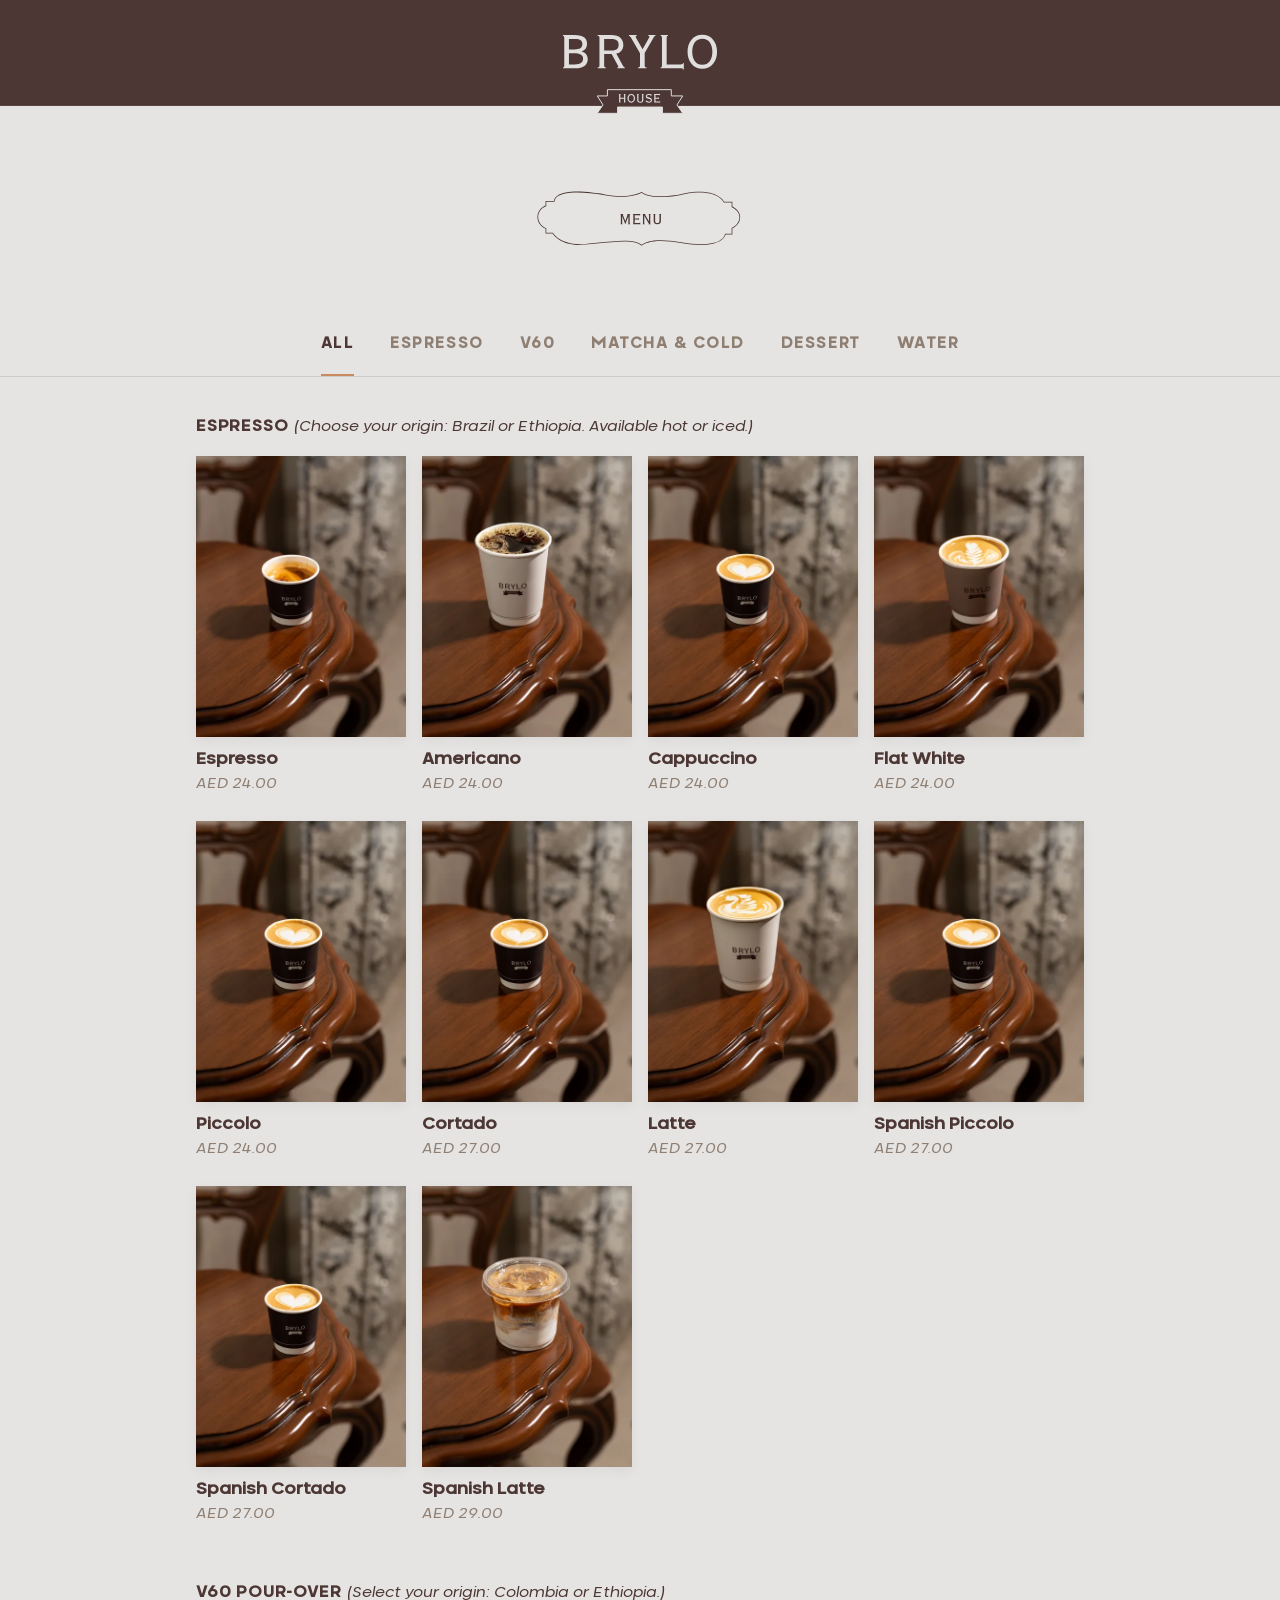
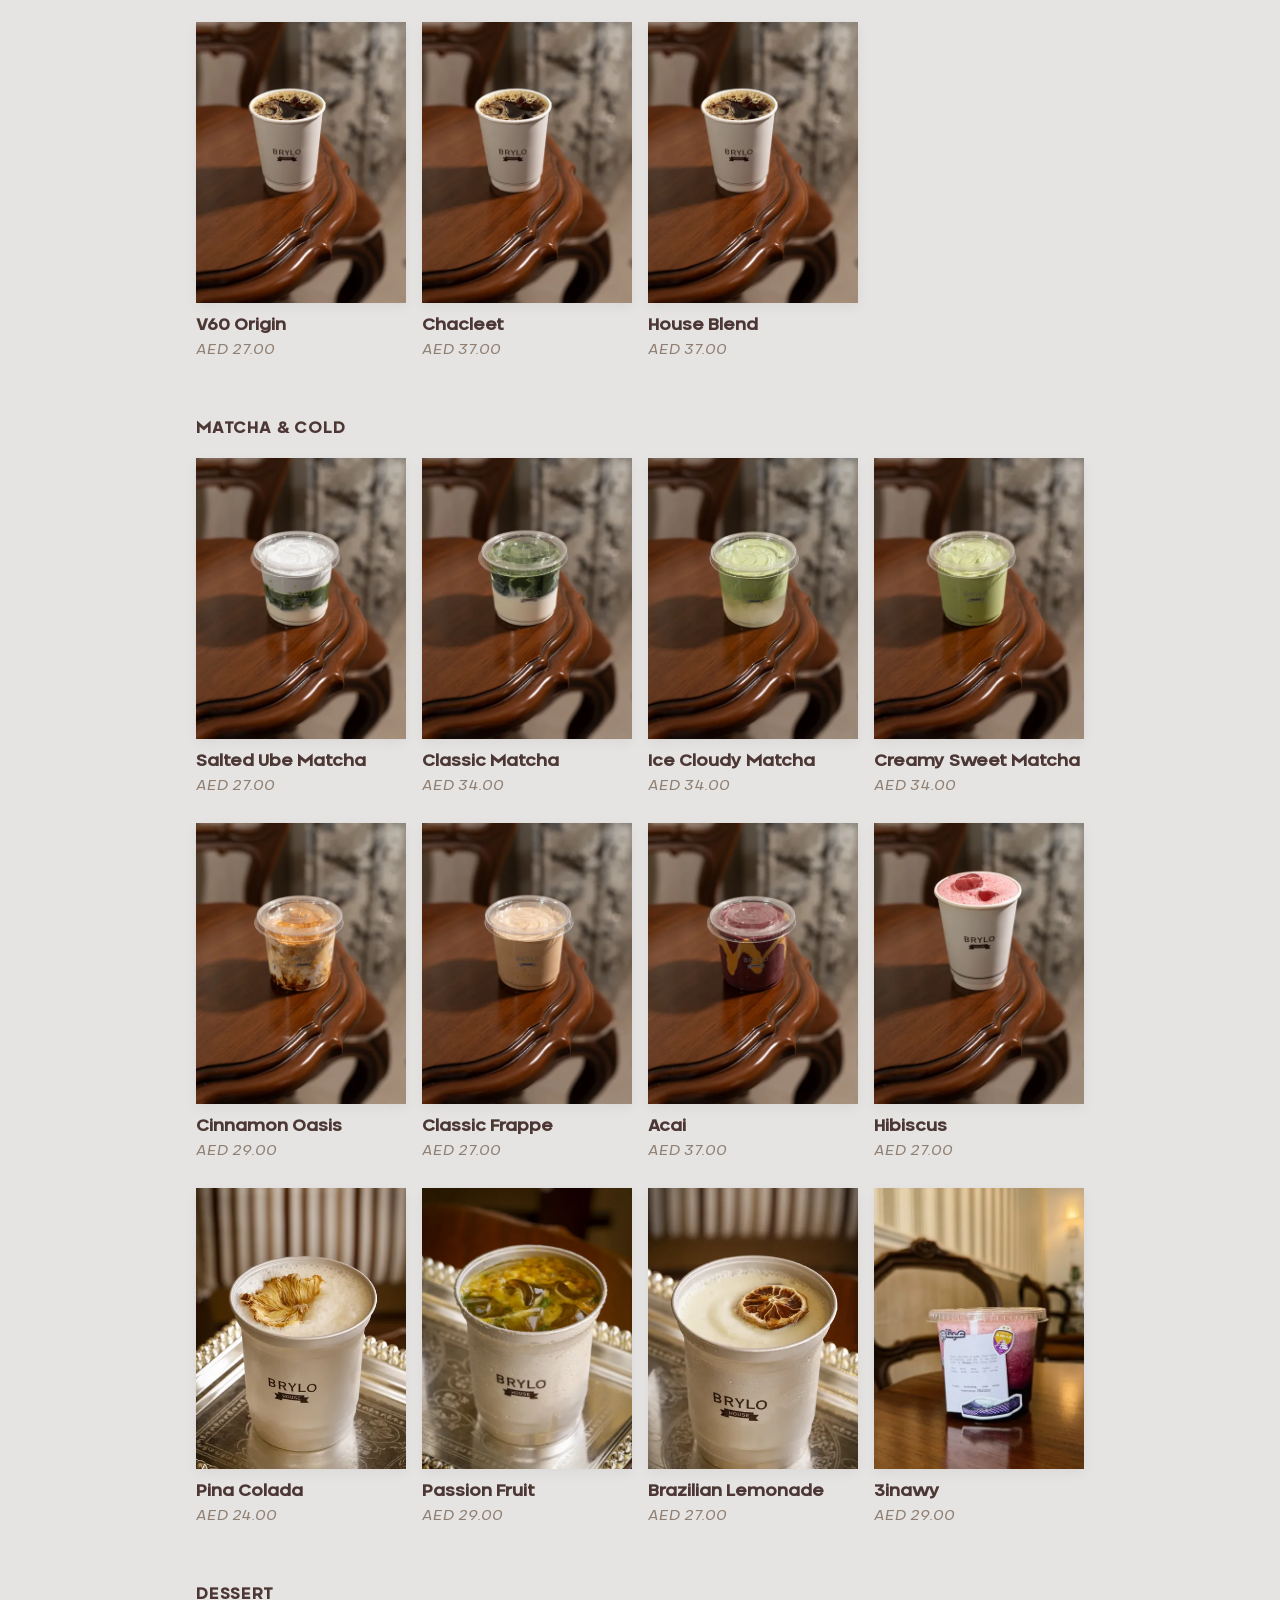
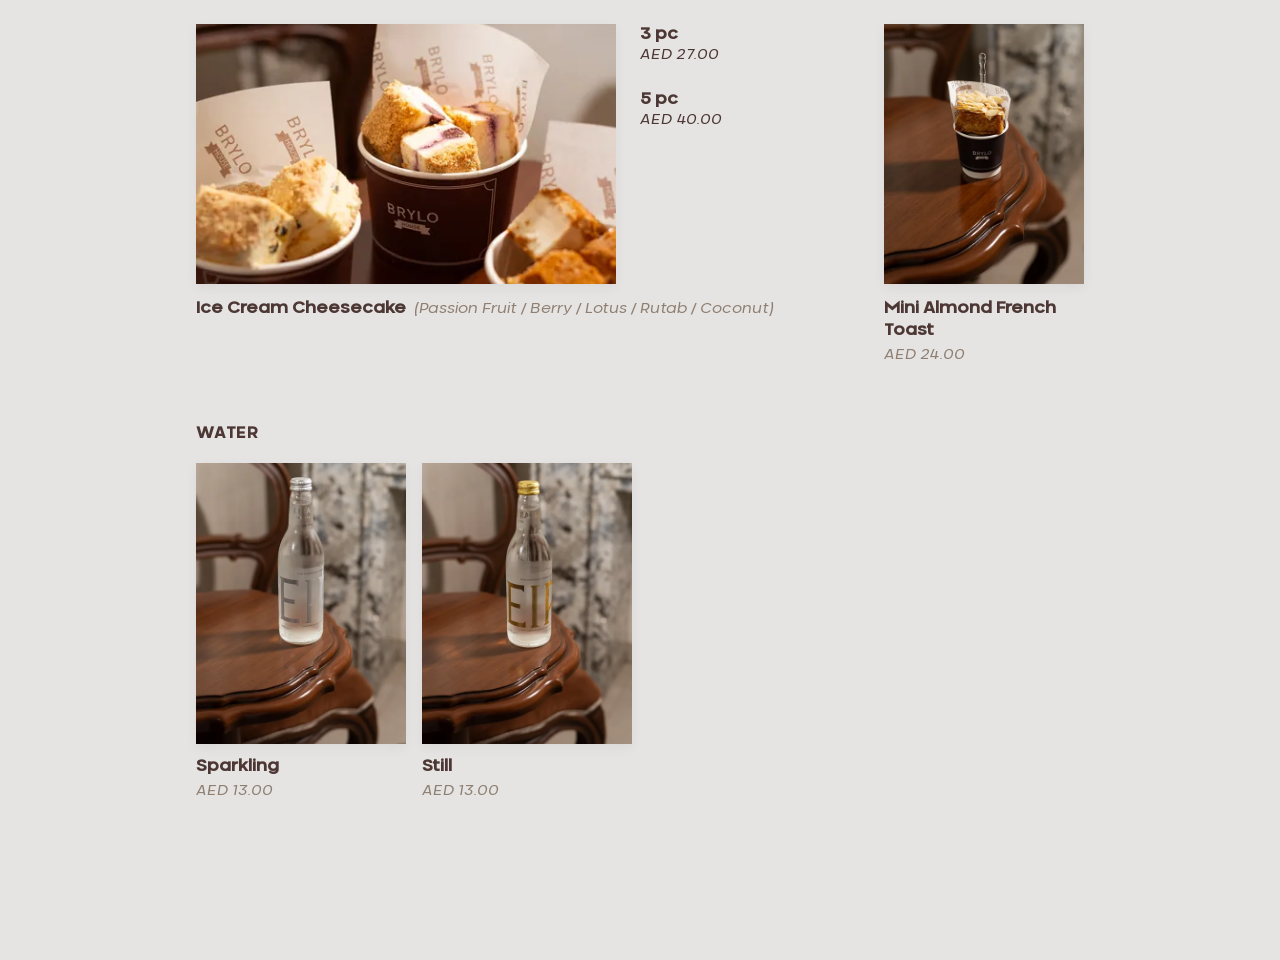
==== commit 61269211: "Update menu prices and add new item Updated prices for several menu items and added a new item." ====
--- a/menu.html
+++ b/menu.html
@@ -71,7 +71,7 @@
         <div class="menu-item">
           <img src="assets/cortado.webp" alt="Cortado" class="item-image" loading="lazy">
           <h3 class="item-name">Cortado</h3>
-          <p class="item-price">AED 24.00</p>
+          <p class="item-price">AED 27.00</p>
         </div>
         <div class="menu-item">
           <img src="assets/latte.webp" alt="Latte" class="item-image" loading="lazy">
@@ -130,7 +130,7 @@
         <div class="menu-item">
           <img src="assets/salted matcha.webp" alt="Salted Matcha" class="item-image" loading="lazy">
           <h3 class="item-name">Salted Ube Matcha</h3>
-          <p class="item-price">AED 37.00</p>
+          <p class="item-price">AED 27.00</p>
         </div>
         <div class="menu-item">
           <img src="assets/classic matcha.webp" alt="Classic Matcha" class="item-image" loading="lazy">
@@ -155,7 +155,7 @@
         <div class="menu-item">
           <img src="assets/classic frappe.webp" alt="Classic Frappe" class="item-image" loading="lazy">
           <h3 class="item-name">Classic Frappe</h3>
-          <p class="item-price">AED 34.00</p>
+          <p class="item-price">AED 27.00</p>
         </div>
         <div class="menu-item">
           <img src="assets/acai.webp" alt="Acai" class="item-image" loading="lazy">
@@ -177,7 +177,7 @@
         <div class="menu-item">
           <img src="assets/passion_fruit.webp" alt="Passion Fruit" class="item-image" loading="lazy">
           <h3 class="item-name">Passion Fruit</h3>
-          <p class="item-price">AED 27.00</p>
+          <p class="item-price">AED 29.00</p>
         </div>
         <div class="menu-item">
           <div class="item-image-wrapper">
@@ -185,6 +185,11 @@
           </div>
           <h3 class="item-name">Brazilian Lemonade</h3>
           <p class="item-price">AED 27.00</p>
+        </div>
+        <div class="menu-item">
+          <img src="assets/3inway.webp" alt="3inawy" class="item-image" loading="lazy">
+          <h3 class="item-name">3inawy</h3>
+          <p class="item-price">AED 29.00</p>
         </div>
       </div>
     </section>
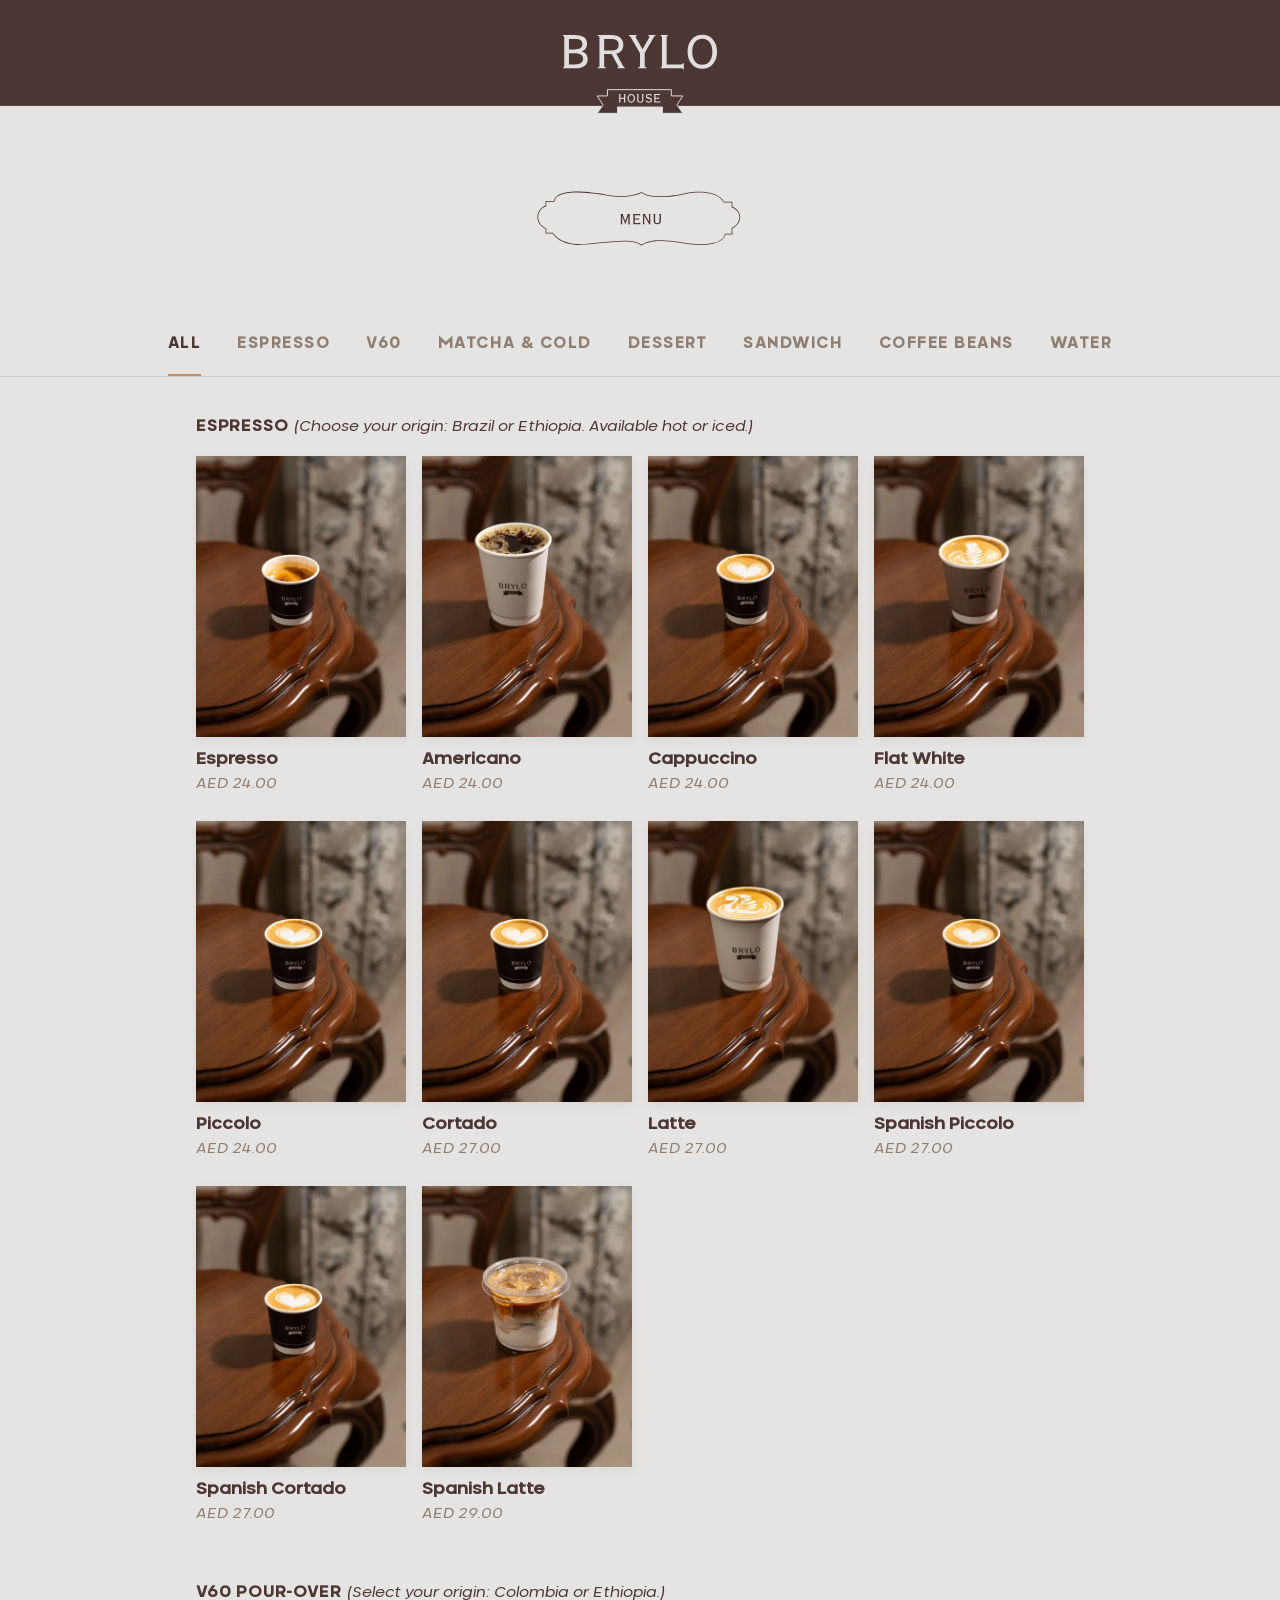
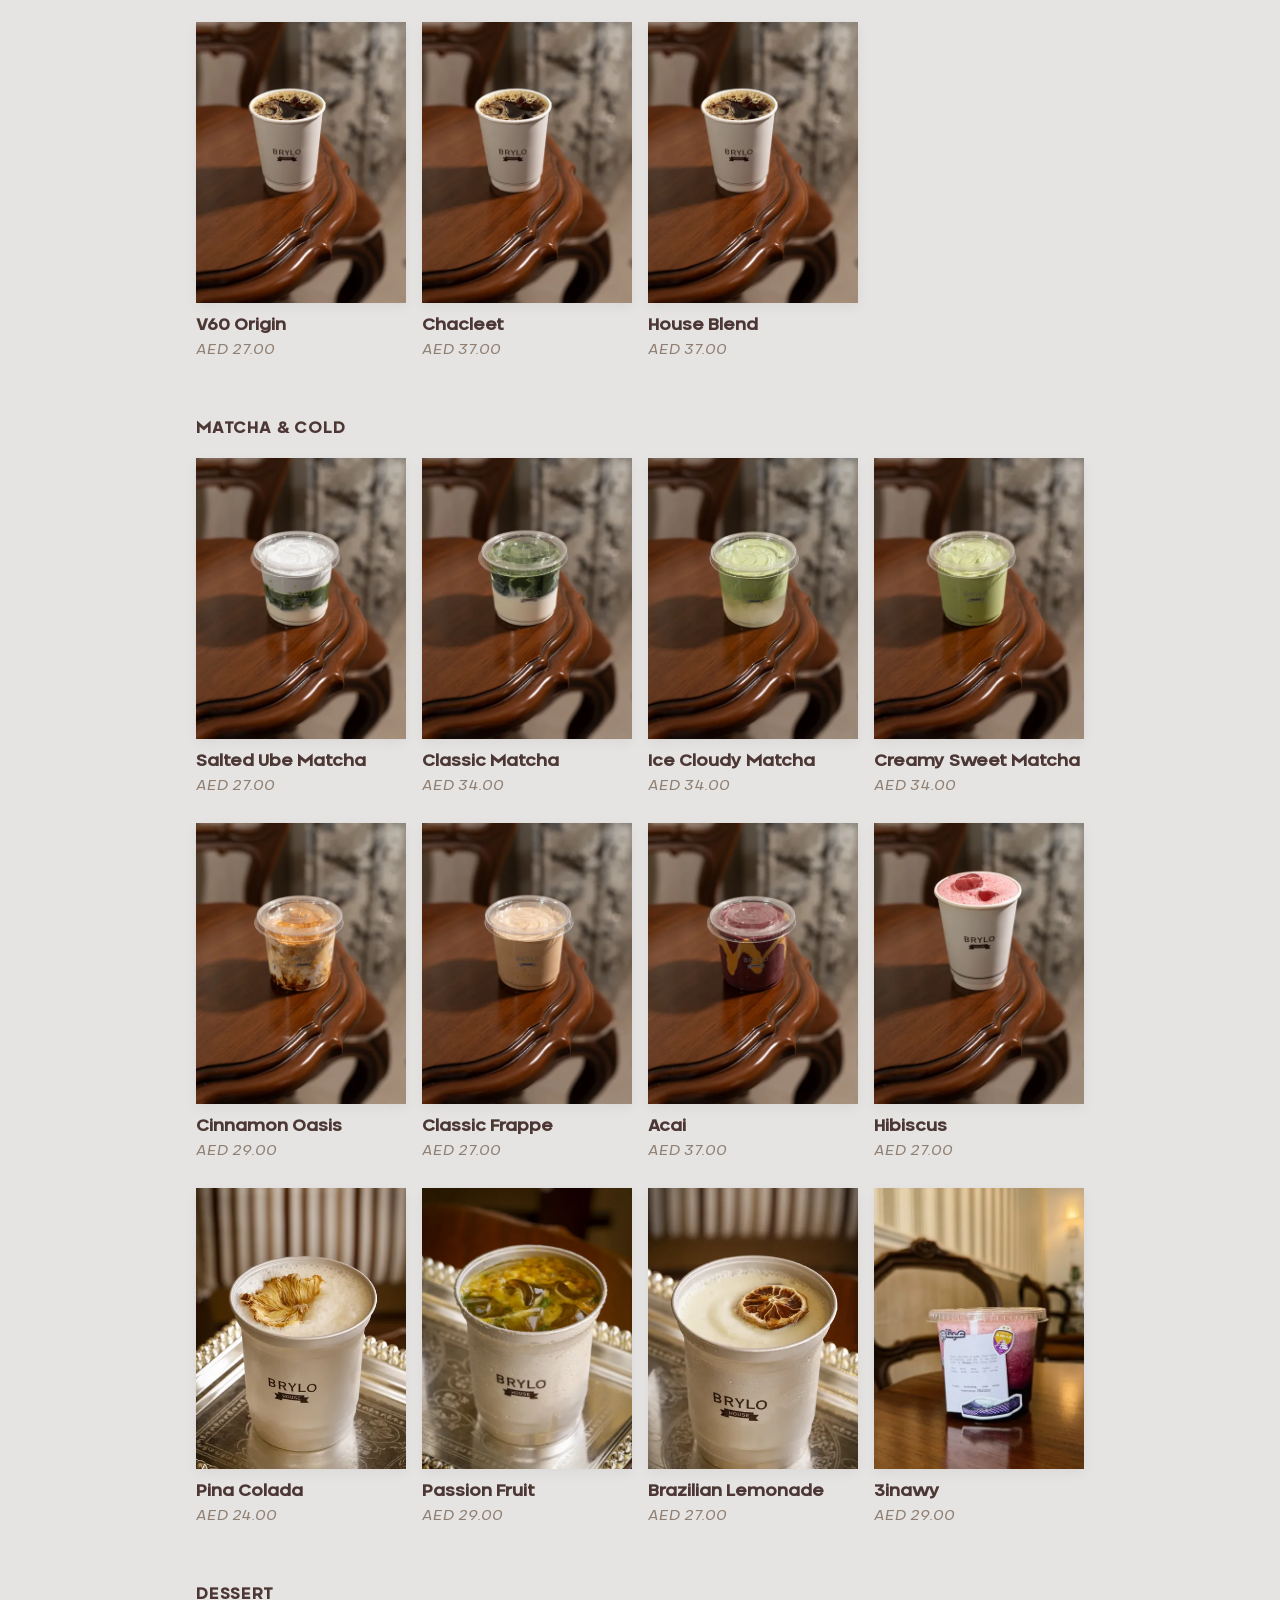
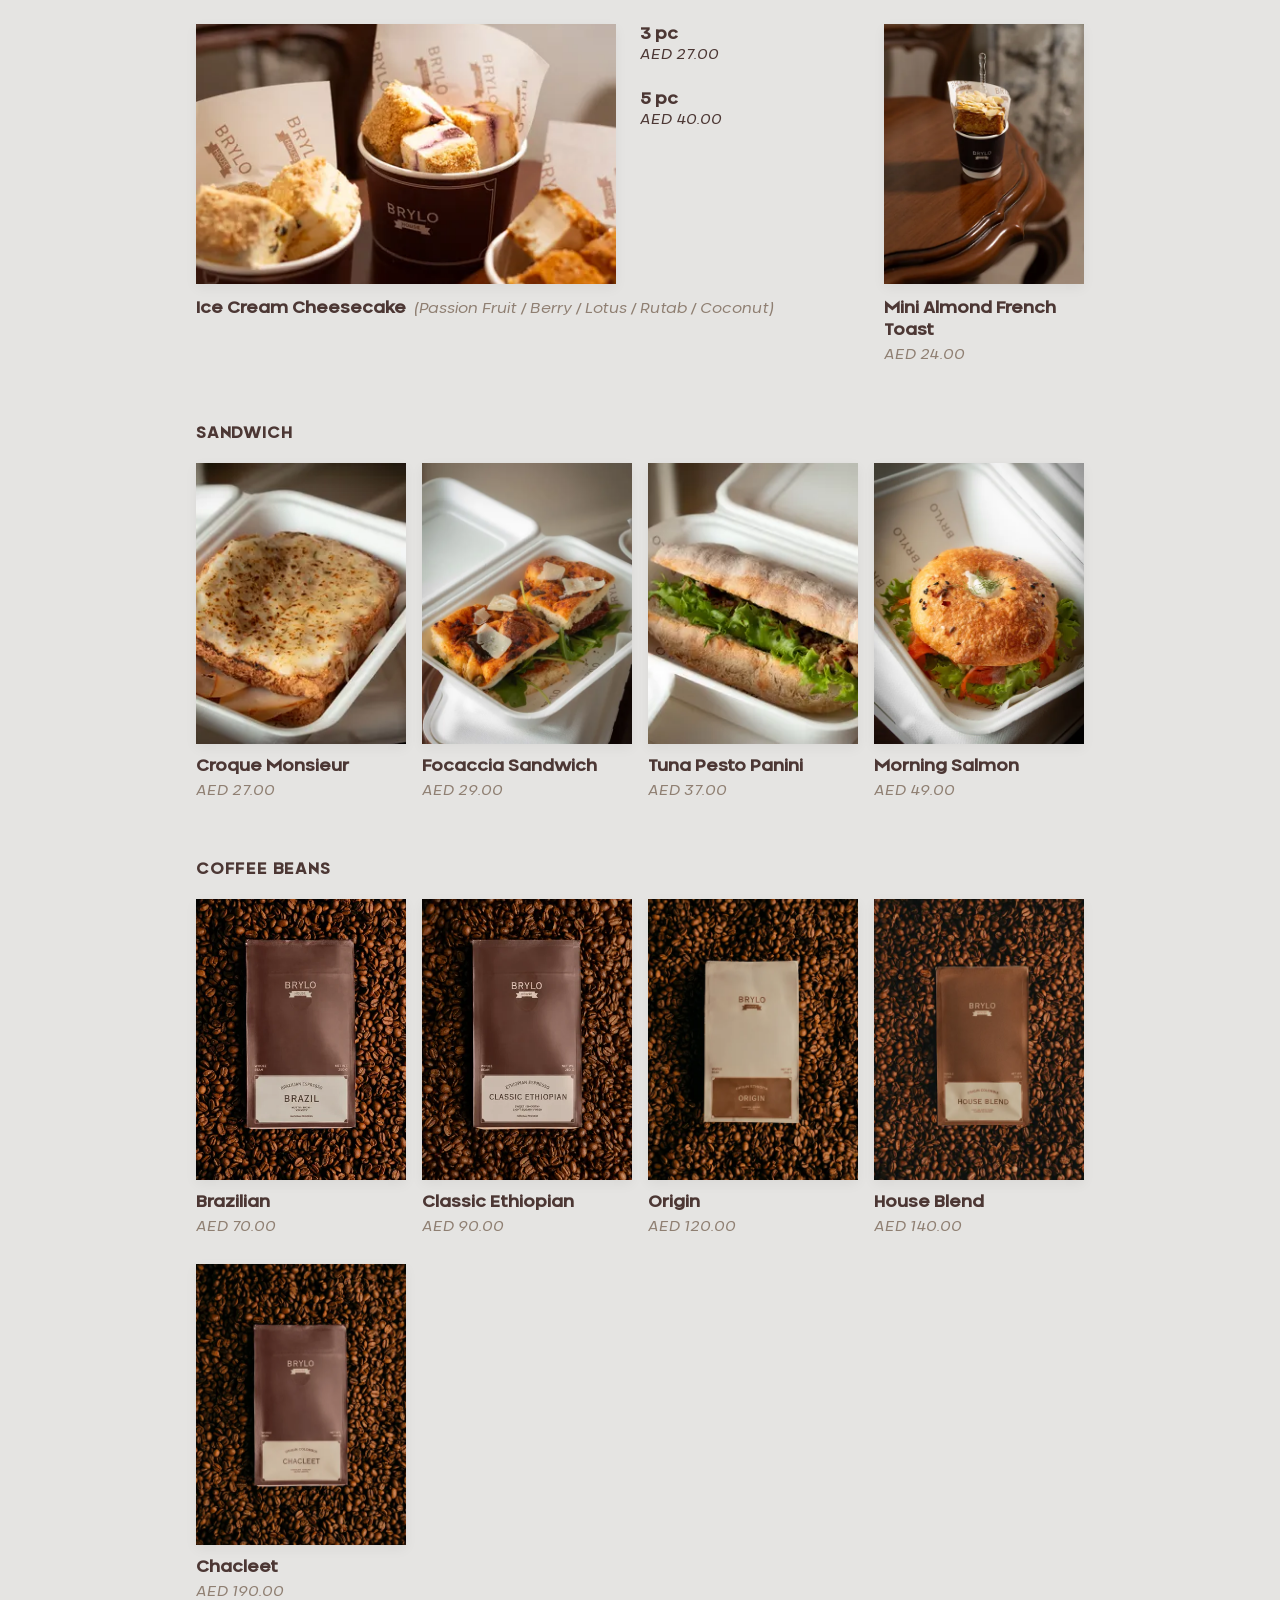
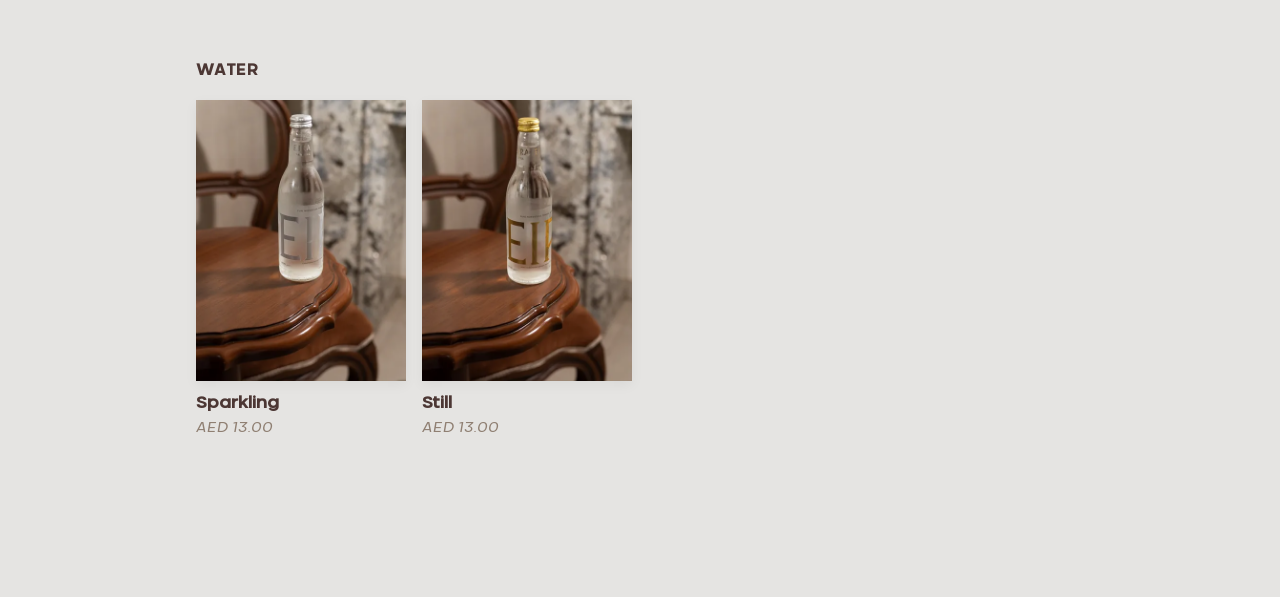
==== commit 2c82da72: "Add sandwich and coffee beans sections to menu" ====
--- a/menu.html
+++ b/menu.html
@@ -30,6 +30,8 @@
       <li><a href="#v60" data-target="v60">V60</a></li>
       <li><a href="#matcha" data-target="matcha">MATCHA & COLD</a></li>
       <li><a href="#dessert" data-target="dessert">DESSERT</a></li>
+      <li><a href="#sandwich" data-target="sandwich">SANDWICH</a></li>
+      <li><a href="#coffee-beans" data-target="coffee-beans">COFFEE BEANS</a></li>
       <li><a href="#water" data-target="water">WATER</a></li>
     </ul>
   </nav>
@@ -181,7 +183,8 @@
         </div>
         <div class="menu-item">
           <div class="item-image-wrapper">
-            <img src="assets/brazilian_lemonade.webp" alt="Brazilian Lemonade" class="item-image zoom-image" loading="lazy">
+            <img src="assets/brazilian_lemonade.webp" alt="Brazilian Lemonade" class="item-image zoom-image"
+              loading="lazy">
           </div>
           <h3 class="item-name">Brazilian Lemonade</h3>
           <p class="item-price">AED 27.00</p>
@@ -231,6 +234,71 @@
       </div>
     </section>
 
+    <!-- SANDWICH -->
+    <section id="sandwich" class="menu-section">
+      <div class="section-header">
+        <h2>SANDWICH</h2>
+      </div>
+      <div class="item-grid">
+        <div class="menu-item">
+          <img src="assets/croque monsiuer.webp" alt="Croque Monsieur" class="item-image" loading="lazy">
+          <h3 class="item-name">Croque Monsieur</h3>
+          <p class="item-price">AED 27.00</p>
+        </div>
+        <div class="menu-item">
+          <img src="assets/focaccia 1.webp" alt="Focaccia Sandwich" class="item-image" loading="lazy">
+          <h3 class="item-name">Focaccia Sandwich</h3>
+          <p class="item-price">AED 29.00</p>
+        </div>
+        <div class="menu-item">
+          <img src="assets/tuna.webp" alt="Tuna Pesto Panini" class="item-image" loading="lazy">
+          <h3 class="item-name">Tuna Pesto Panini</h3>
+          <p class="item-price">AED 37.00</p>
+        </div>
+        <div class="menu-item">
+          <img src="assets/salmon.webp" alt="Morning Salmon" class="item-image" loading="lazy">
+          <h3 class="item-name">Morning Salmon</h3>
+          <p class="item-price">AED 49.00</p>
+        </div>
+      </div>
+    </section>
+
+    <!-- COFFEE BEANS -->
+    <section id="coffee-beans" class="menu-section">
+      <div class="section-header">
+        <h2>COFFEE BEANS</h2>
+      </div>
+      <div class="item-grid">
+        <div class="menu-item">
+          <img src="assets/Brazilian Espresso Coffee Bag Surrounded by Beans.webp" alt="Brazilian" class="item-image"
+            loading="lazy">
+          <h3 class="item-name">Brazilian</h3>
+          <p class="item-price">AED 70.00</p>
+        </div>
+        <div class="menu-item">
+          <img src="assets/Classic Ethiopian Coffee Bag on Roasted Beans.webp" alt="Classic Ethiopian"
+            class="item-image" loading="lazy">
+          <h3 class="item-name">Classic Ethiopian</h3>
+          <p class="item-price">AED 90.00</p>
+        </div>
+        <div class="menu-item">
+          <img src="assets/Origin.webp" alt="Origin" class="item-image" loading="lazy">
+          <h3 class="item-name">Origin</h3>
+          <p class="item-price">AED 120.00</p>
+        </div>
+        <div class="menu-item">
+          <img src="assets/house_blend.webp" alt="House Blend" class="item-image" loading="lazy">
+          <h3 class="item-name">House Blend</h3>
+          <p class="item-price">AED 140.00</p>
+        </div>
+        <div class="menu-item">
+          <img src="assets/chacleet.webp" alt="Chacleet" class="item-image" loading="lazy">
+          <h3 class="item-name">Chacleet</h3>
+          <p class="item-price">AED 190.00</p>
+        </div>
+      </div>
+    </section>
+
     <!-- WATER -->
     <section id="water" class="menu-section">
       <div class="section-header">
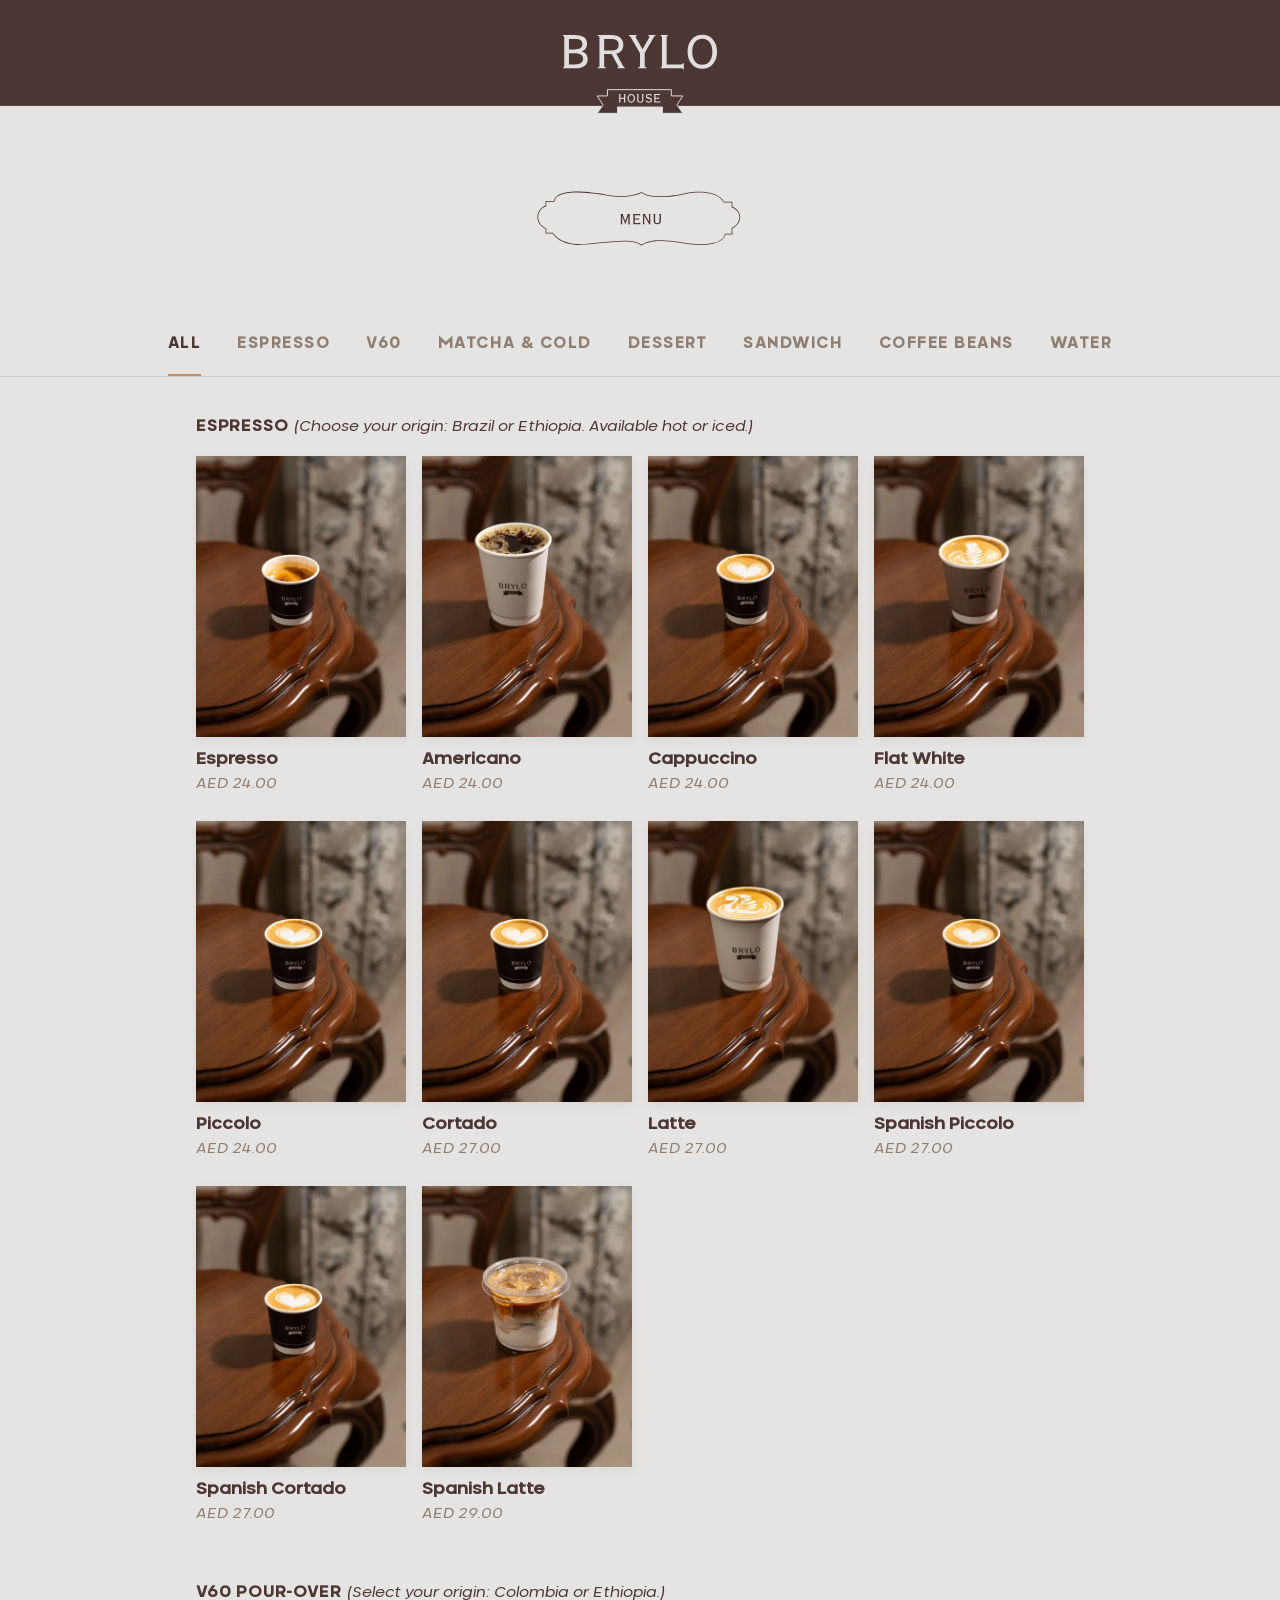
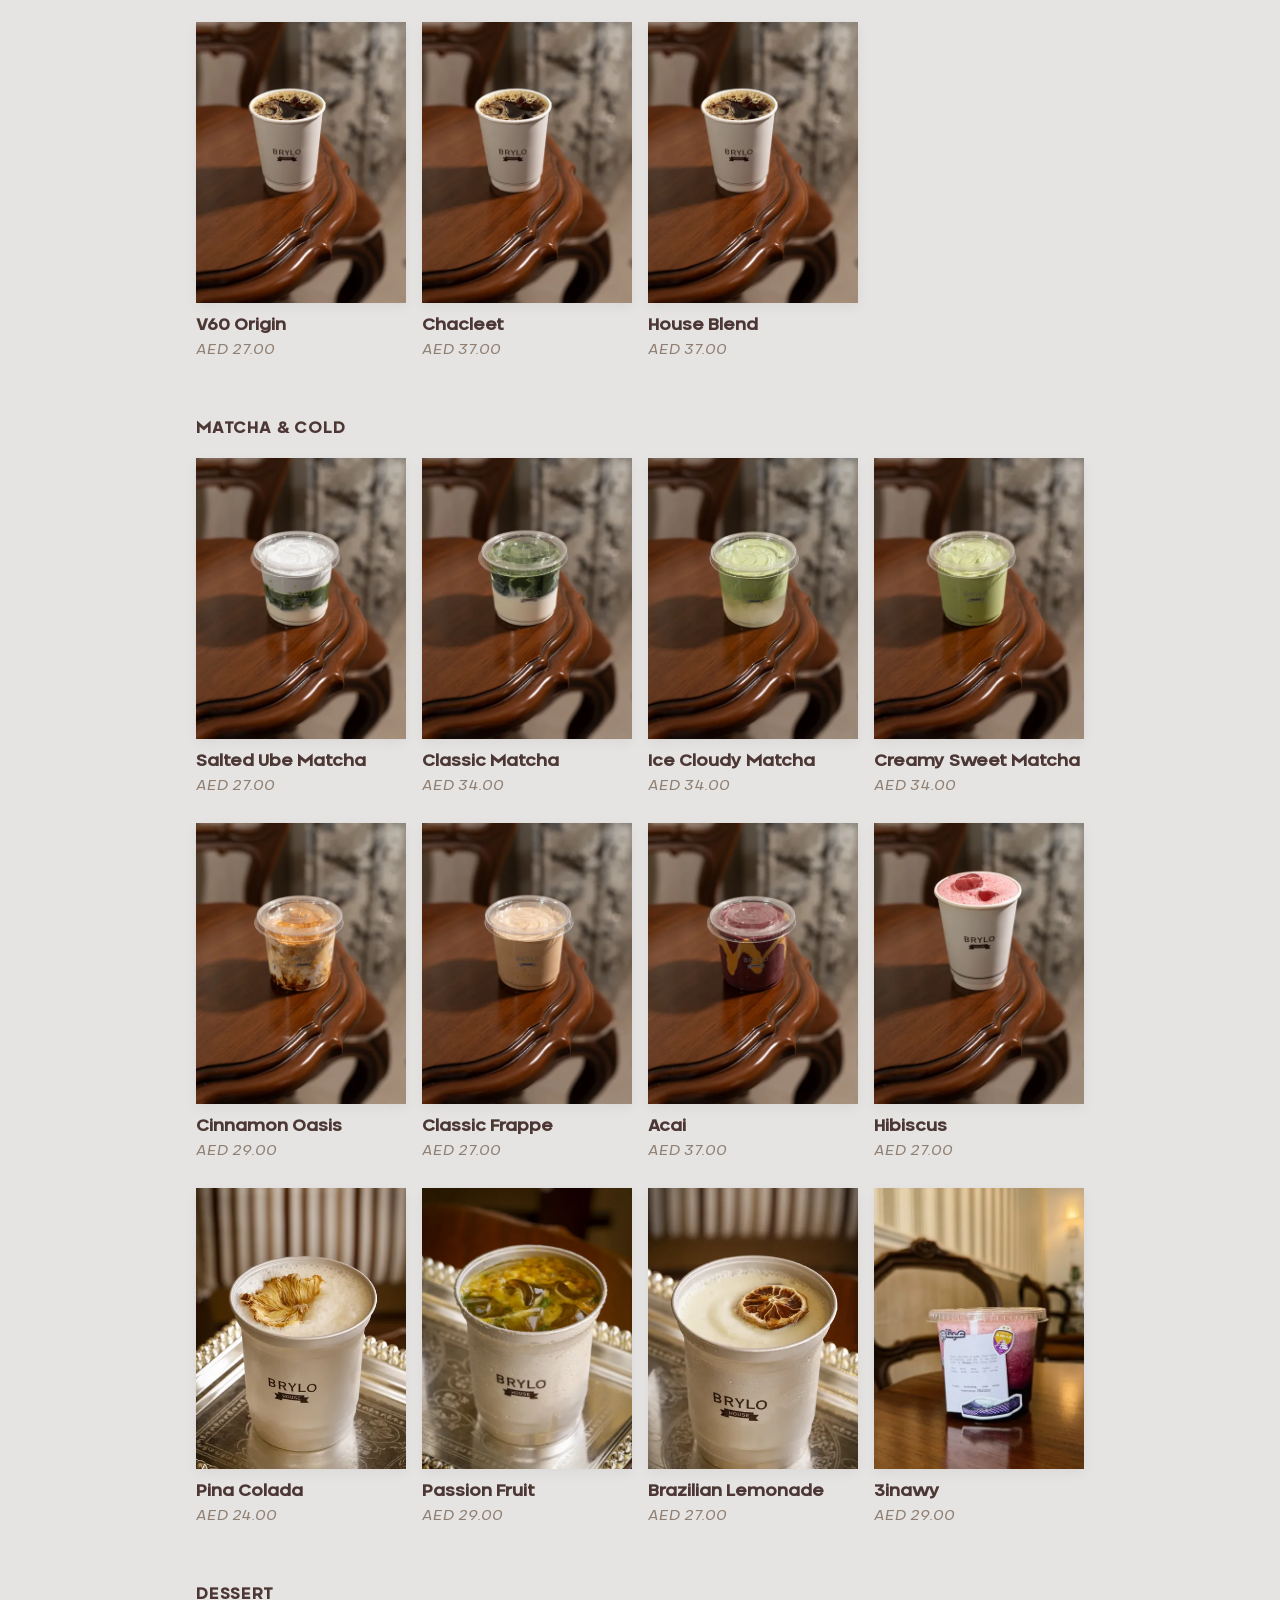
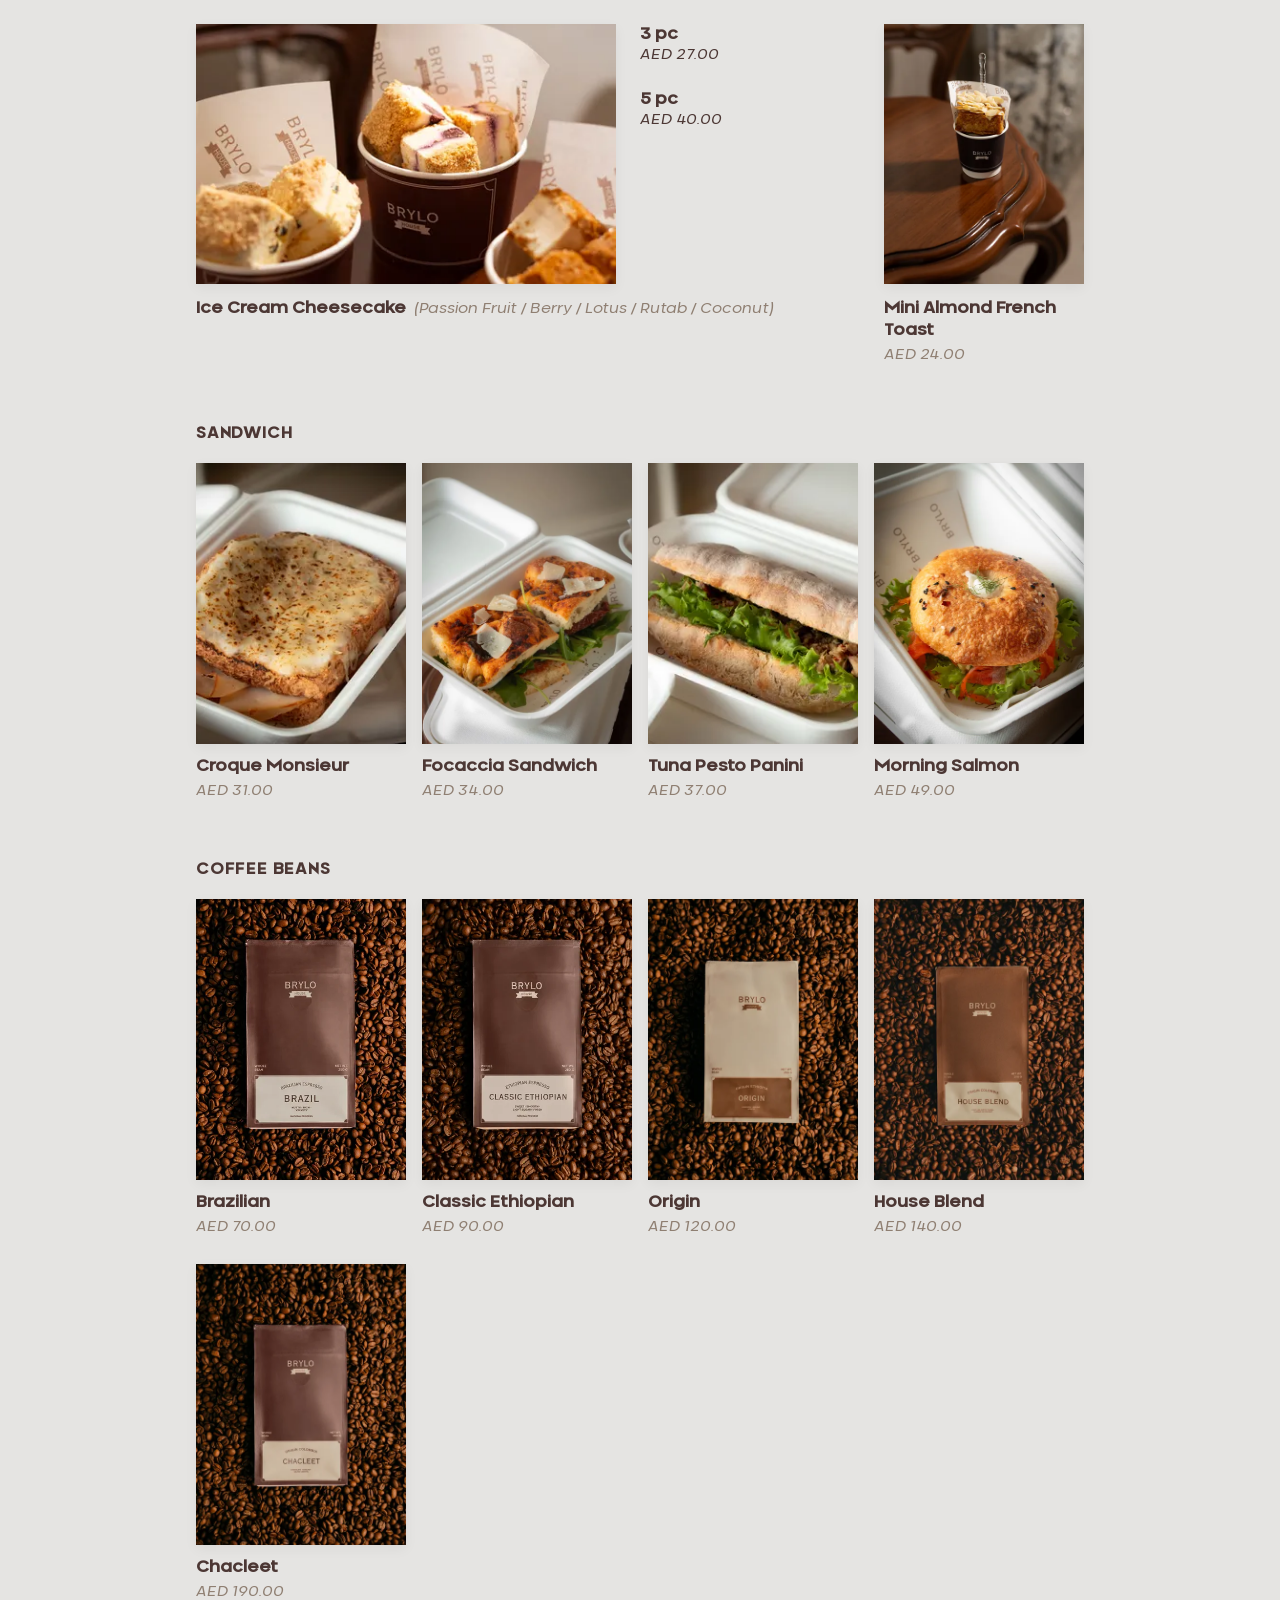
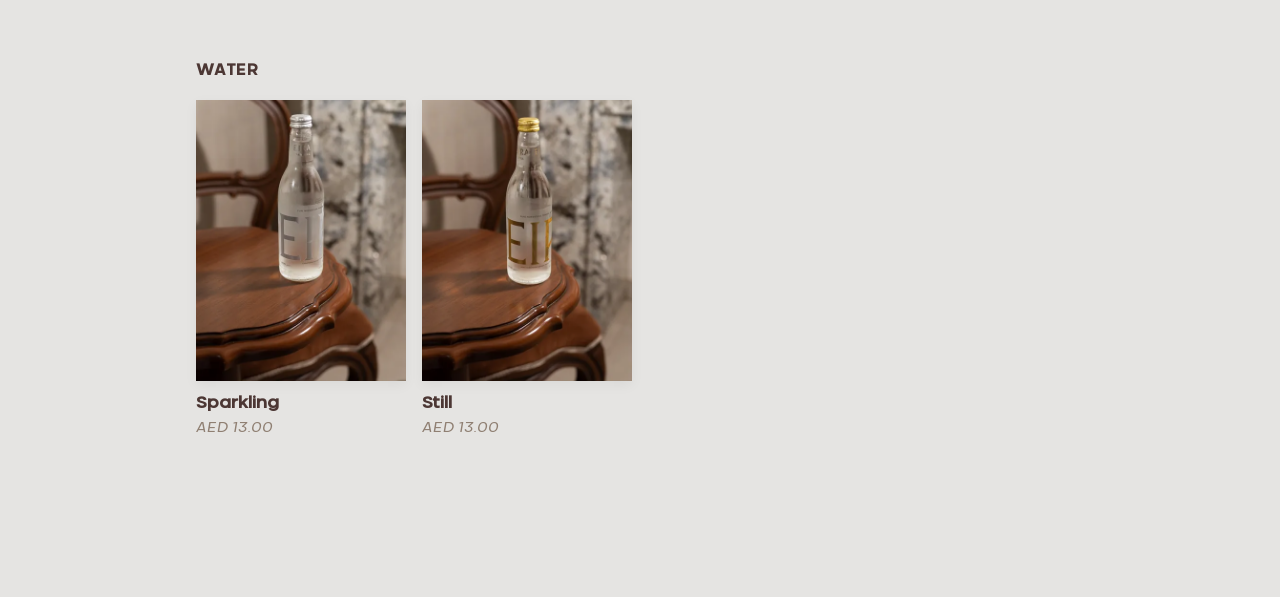
==== commit ea98a48e: "Change prices for menu items Updated menu item prices for Croque Monsieur and Focaccia Sandwich." ====
--- a/menu.html
+++ b/menu.html
@@ -243,12 +243,12 @@
         <div class="menu-item">
           <img src="assets/croque monsiuer.webp" alt="Croque Monsieur" class="item-image" loading="lazy">
           <h3 class="item-name">Croque Monsieur</h3>
-          <p class="item-price">AED 27.00</p>
+          <p class="item-price">AED 31.00</p>
         </div>
         <div class="menu-item">
           <img src="assets/focaccia 1.webp" alt="Focaccia Sandwich" class="item-image" loading="lazy">
           <h3 class="item-name">Focaccia Sandwich</h3>
-          <p class="item-price">AED 29.00</p>
+          <p class="item-price">AED 34.00</p>
         </div>
         <div class="menu-item">
           <img src="assets/tuna.webp" alt="Tuna Pesto Panini" class="item-image" loading="lazy">
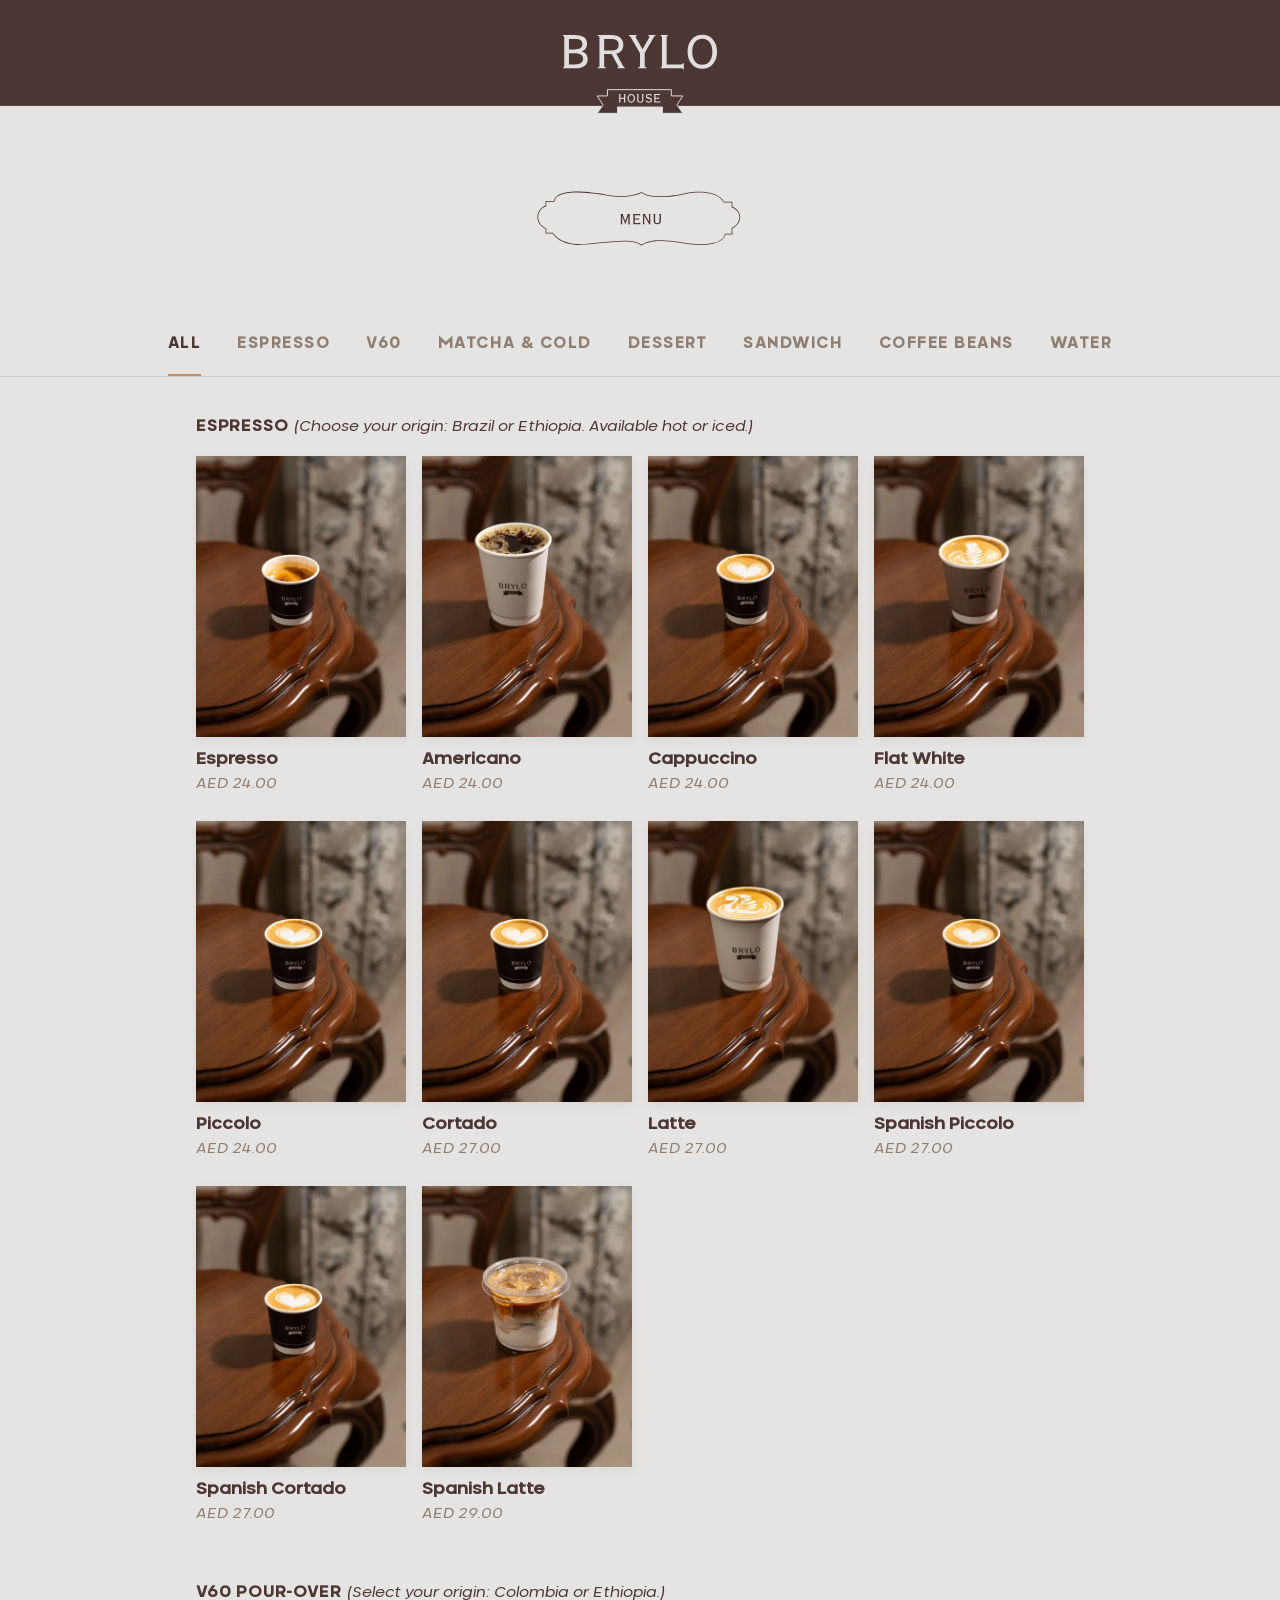
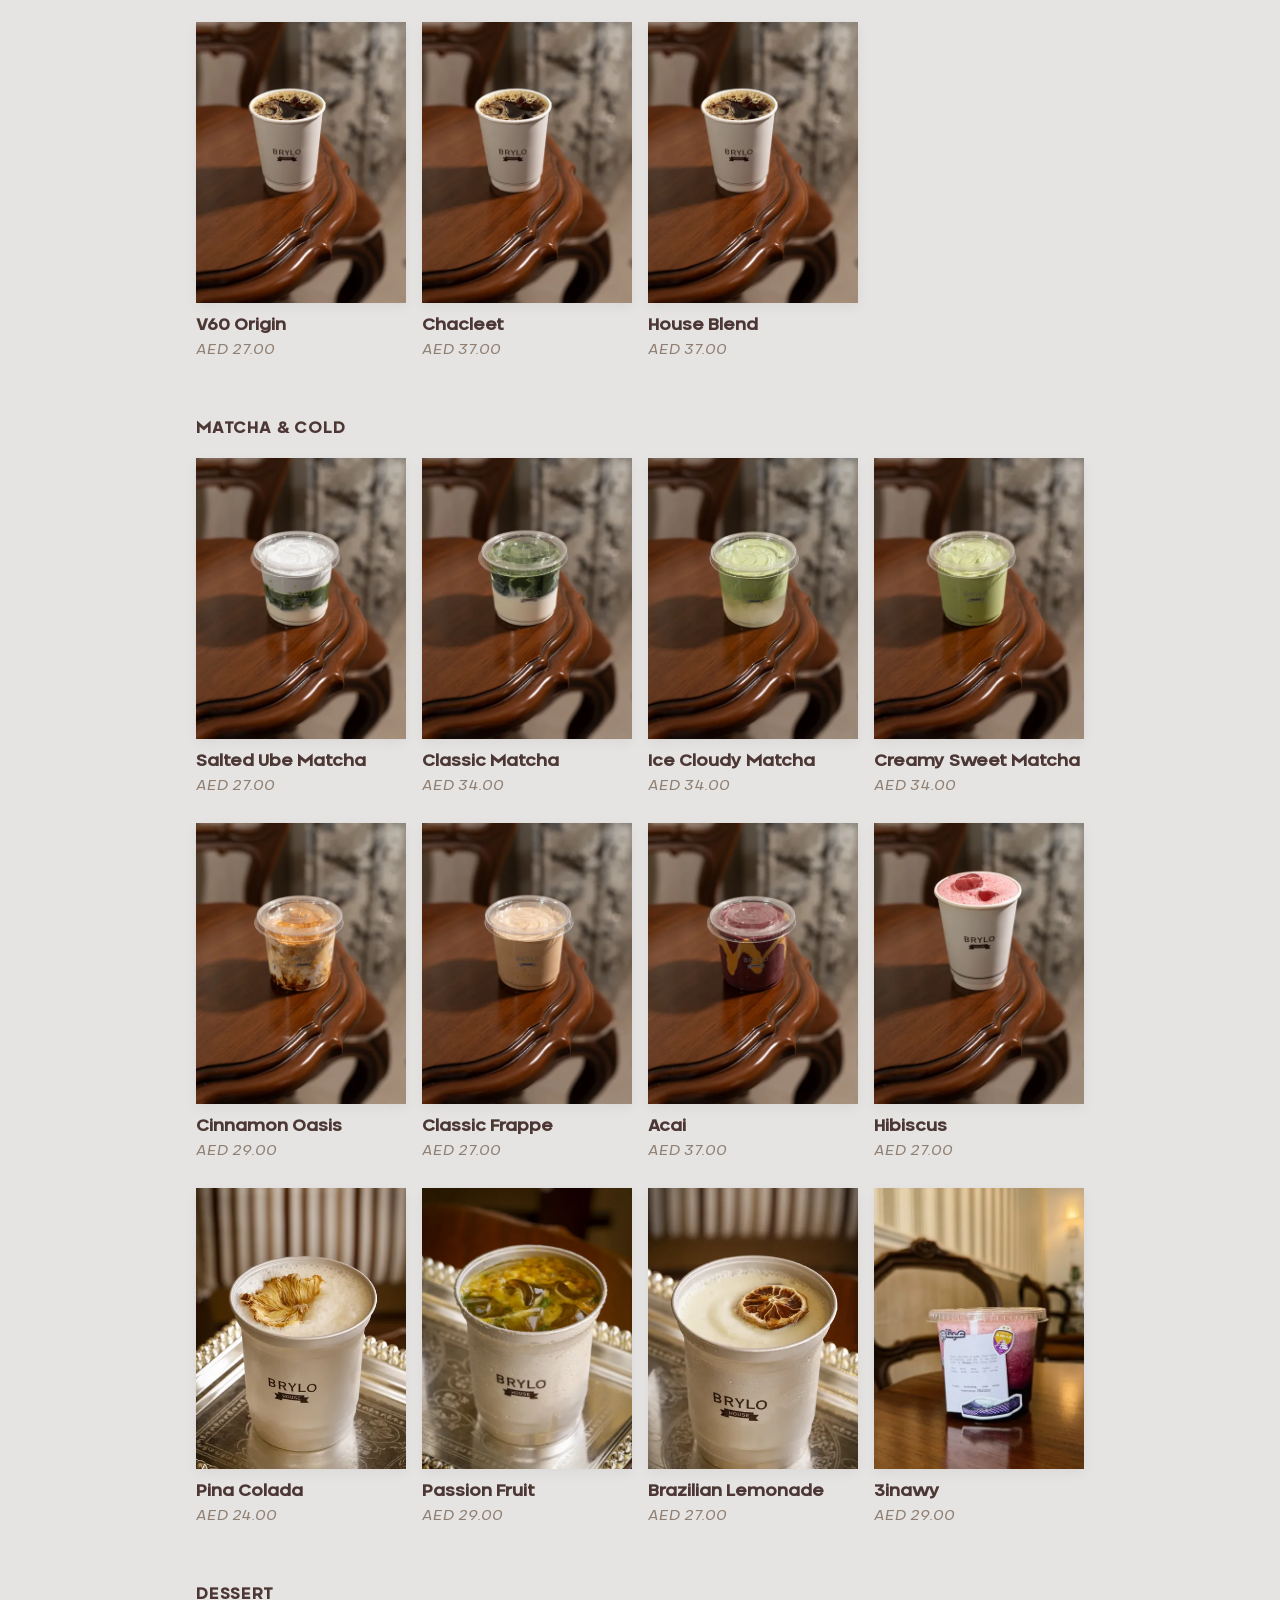
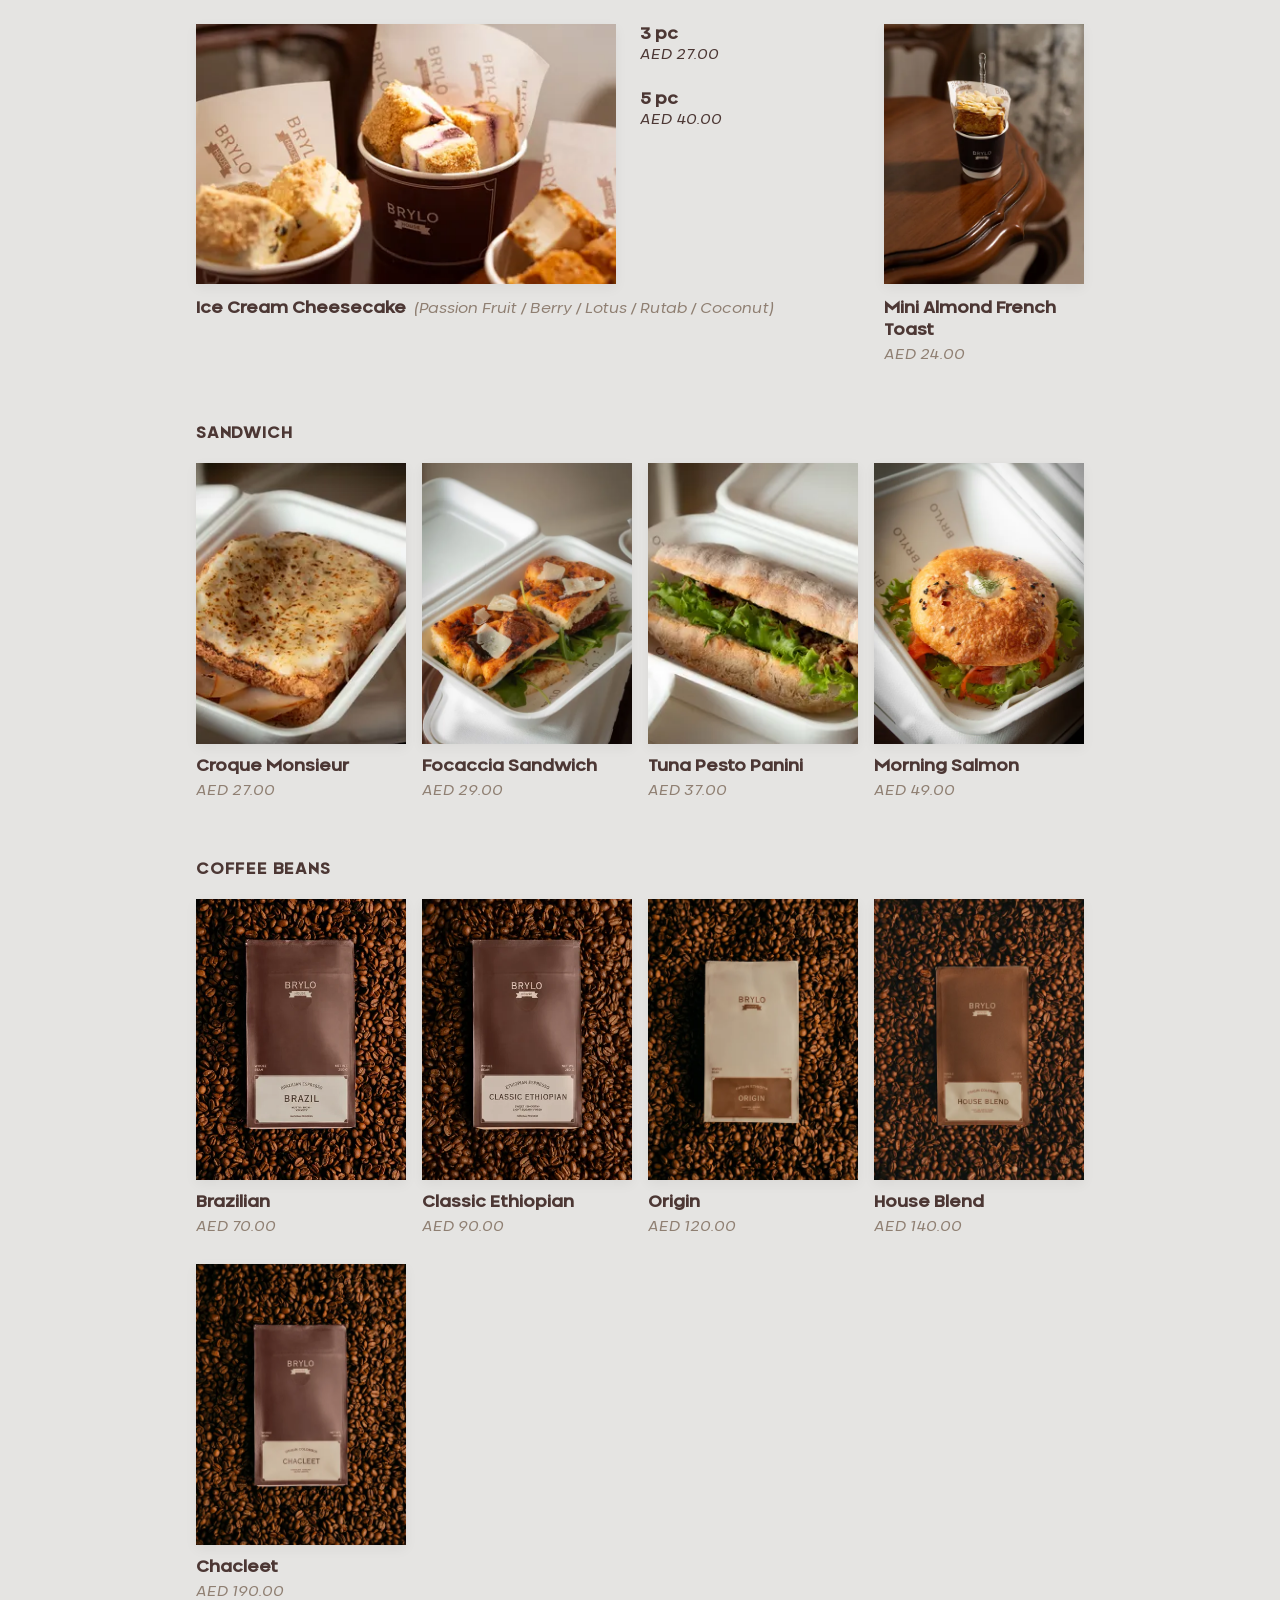
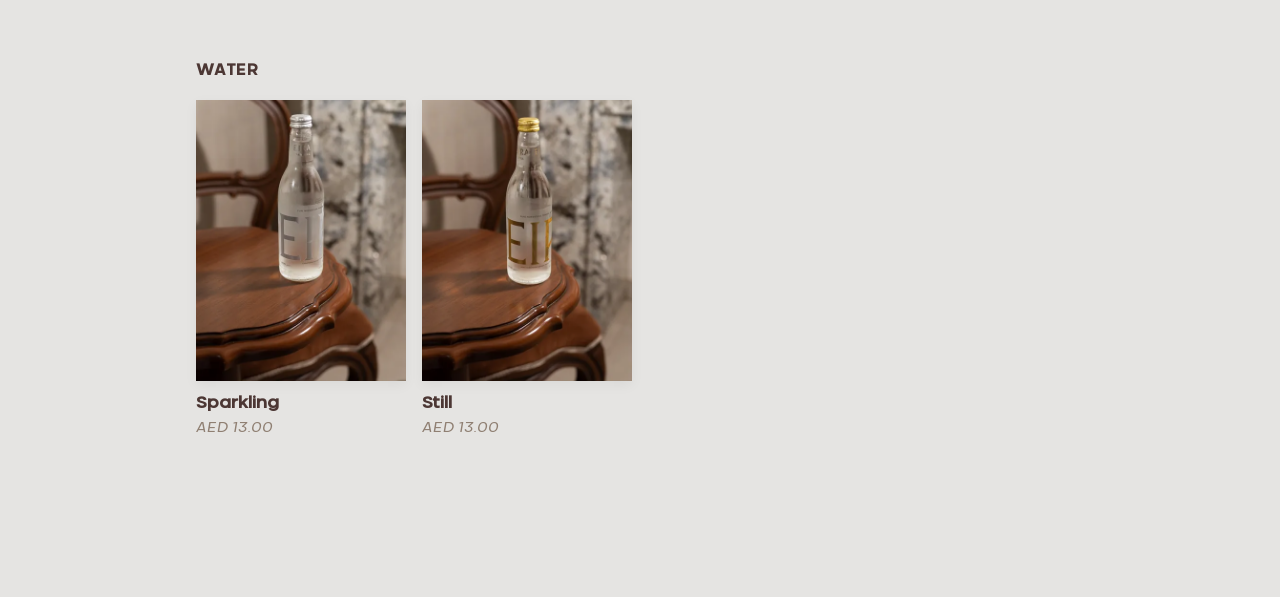
==== commit 90545e26: "Update menu.html" ====
--- a/menu.html
+++ b/menu.html
@@ -9,7 +9,7 @@
     content="The full Brylo House menu - espresso, V60 pour-over, matcha and cold drinks, desserts and water.">
   <meta name="theme-color" content="#E5E4E2">
   <link rel="icon" href="assets/logo.svg" type="image/svg+xml">
-  <link rel="stylesheet" href="style.css?v=1.4">
+  <link rel="stylesheet" href="style.css?v=1.8">
 </head>
 
 <body>
@@ -45,52 +45,52 @@
         <span class="section-subtitle">(Choose your origin: Brazil or Ethiopia. Available hot or iced.)</span>
       </div>
       <div class="item-grid">
-        <div class="menu-item">
+        <div class="menu-item" tabindex="0" data-desc="A single shot pulled to order, concentrated and intense, with a thick golden crema and a short, bold finish.">
           <img src="assets/espresso.webp" alt="Espresso" class="item-image" loading="eager">
           <h3 class="item-name">Espresso</h3>
           <p class="item-price">AED 24.00</p>
         </div>
-        <div class="menu-item">
+        <div class="menu-item" tabindex="0" data-desc="Espresso opened up with hot water, keeping the bold character of the shot in a lighter, more drinkable cup.">
           <img src="assets/americano.webp" alt="Americano" class="item-image" loading="eager">
           <h3 class="item-name">Americano</h3>
           <p class="item-price">AED 24.00</p>
         </div>
-        <div class="menu-item">
+        <div class="menu-item" tabindex="0" data-desc="Espresso layered with steamed milk and a deep cap of airy foam, for a cup that drinks light but tastes rich.">
           <img src="assets/cappuccino.webp" alt="Cappuccino" class="item-image" loading="eager">
           <h3 class="item-name">Cappuccino</h3>
           <p class="item-price">AED 24.00</p>
         </div>
-        <div class="menu-item">
+        <div class="menu-item" tabindex="0" data-desc="Espresso and silky microfoam poured in equal measure, smooth and velvety with a tight, glossy finish.">
           <img src="assets/flatwhite.webp" alt="Flat White" class="item-image" loading="eager">
           <h3 class="item-name">Flat White</h3>
           <p class="item-price">AED 24.00</p>
         </div>
-        <div class="menu-item">
+        <div class="menu-item" tabindex="0" data-desc="A short pull of espresso softened with a touch of steamed milk, small in size but full in flavor.">
           <img src="assets/piccolo.webp" alt="Piccolo" class="item-image" loading="lazy">
           <h3 class="item-name">Piccolo</h3>
           <p class="item-price">AED 24.00</p>
         </div>
-        <div class="menu-item">
+        <div class="menu-item" tabindex="0" data-desc="Espresso cut with warm milk in equal parts, calming the acidity while keeping the coffee at the center.">
           <img src="assets/cortado.webp" alt="Cortado" class="item-image" loading="lazy">
           <h3 class="item-name">Cortado</h3>
           <p class="item-price">AED 27.00</p>
         </div>
-        <div class="menu-item">
+        <div class="menu-item" tabindex="0" data-desc="Espresso stretched with steamed milk and finished with a light veil of foam, smooth and easy to drink.">
           <img src="assets/latte.webp" alt="Latte" class="item-image" loading="lazy">
           <h3 class="item-name">Latte</h3>
           <p class="item-price">AED 27.00</p>
         </div>
-        <div class="menu-item">
+        <div class="menu-item" tabindex="0" data-desc="Our piccolo sweetened with condensed milk, rich and compact with a lingering caramel sweetness.">
           <img src="assets/SpanishPiccolo.webp" alt="Spanish Piccolo" class="item-image" loading="lazy">
           <h3 class="item-name">Spanish Piccolo</h3>
           <p class="item-price">AED 27.00</p>
         </div>
-        <div class="menu-item">
+        <div class="menu-item" tabindex="0" data-desc="Espresso, condensed milk and steamed milk layered together for a cortado that's sweeter and rounder.">
           <img src="assets/spanish-cortado.webp" alt="Spanish Cortado" class="item-image" loading="lazy">
           <h3 class="item-name">Spanish Cortado</h3>
           <p class="item-price">AED 27.00</p>
         </div>
-        <div class="menu-item">
+        <div class="menu-item" tabindex="0" data-desc="Espresso and milk sweetened with condensed milk, creamy and indulgent from the first sip to the last.">
           <img src="assets/spanish latte.webp" alt="Spanish Latte" class="item-image" loading="lazy">
           <h3 class="item-name">Spanish Latte</h3>
           <p class="item-price">AED 29.00</p>
@@ -105,17 +105,17 @@
         <span class="section-subtitle">(Select your origin: Colombia or Ethiopia.)</span>
       </div>
       <div class="item-grid">
-        <div class="menu-item">
+        <div class="menu-item" tabindex="0" data-desc="Hand-poured, single-origin coffee brewed to order, clean and bright with the true character of the bean.">
           <img src="assets/v60-origin.webp" alt="V60 Origin" class="item-image" loading="lazy">
           <h3 class="item-name">V60 Origin</h3>
           <p class="item-price">AED 27.00</p>
         </div>
-        <div class="menu-item">
+        <div class="menu-item" tabindex="0" data-desc="A hand-poured cup built around chocolate and hazelnut notes, rounded out with a soft, lingering sweetness.">
           <img src="assets/v60-chacleet.webp" alt="V60 Chacleet" class="item-image" loading="lazy">
           <h3 class="item-name">Chacleet</h3>
           <p class="item-price">AED 37.00</p>
         </div>
-        <div class="menu-item">
+        <div class="menu-item" tabindex="0" data-desc="Our house blend, hand brewed drip by drip for a balanced, easy-drinking cup with gentle fruit and florals.">
           <img src="assets/v60-houseblend.webp" alt="House Blend" class="item-image" loading="lazy">
           <h3 class="item-name">House Blend</h3>
           <p class="item-price">AED 37.00</p>
@@ -129,59 +129,59 @@
         <h2>MATCHA & COLD</h2>
       </div>
       <div class="item-grid">
-        <div class="menu-item">
+        <div class="menu-item" tabindex="0" data-desc="Ceremonial grade matcha layered with sweet ube and a light touch of sea salt for a bold, balanced sip.">
           <img src="assets/salted matcha.webp" alt="Salted Matcha" class="item-image" loading="lazy">
           <h3 class="item-name">Salted Ube Matcha</h3>
           <p class="item-price">AED 27.00</p>
         </div>
-        <div class="menu-item">
+        <div class="menu-item" tabindex="0" data-desc="Ceremonial grade matcha whisked smooth and finished with milk, vegetal and clean with a soft sweetness.">
           <img src="assets/classic matcha.webp" alt="Classic Matcha" class="item-image" loading="lazy">
           <h3 class="item-name">Classic Matcha</h3>
           <p class="item-price">AED 34.00</p>
         </div>
-        <div class="menu-item">
+        <div class="menu-item" tabindex="0" data-desc="Matcha over ice, crowned with a cloud of lightly sweetened cold foam that melts into every sip.">
           <img src="assets/cloudy-matcha.webp" alt="Ice Cloudy Matcha" class="item-image" loading="lazy">
           <h3 class="item-name">Ice Cloudy Matcha</h3>
           <p class="item-price">AED 34.00</p>
         </div>
-        <div class="menu-item">
+        <div class="menu-item" tabindex="0" data-desc="Matcha blended with milk for a fuller body, rounded out with a gentle, creamy sweetness.">
           <img src="assets/creamy sweet matcha.webp" alt="Creamy Sweet Matcha" class="item-image" loading="lazy">
           <h3 class="item-name">Creamy Sweet Matcha</h3>
           <p class="item-price">AED 34.00</p>
         </div>
-        <div class="menu-item">
+        <div class="menu-item" tabindex="0" data-desc="Espresso and cinnamon over ice, warm spice meeting cold coffee for a refreshing, aromatic sip.">
           <img src="assets/cinnamon oasis.webp" alt="Cinnamon Oasis" class="item-image" loading="lazy">
           <h3 class="item-name">Cinnamon Oasis</h3>
           <p class="item-price">AED 29.00</p>
         </div>
-        <div class="menu-item">
+        <div class="menu-item" tabindex="0" data-desc="Iced coffee blended until smooth and topped with whipped cream, cold, sweet and refreshing.">
           <img src="assets/classic frappe.webp" alt="Classic Frappe" class="item-image" loading="lazy">
           <h3 class="item-name">Classic Frappe</h3>
           <p class="item-price">AED 27.00</p>
         </div>
-        <div class="menu-item">
+        <div class="menu-item" tabindex="0" data-desc="A blended acai berry drink finished with fresh fruit, bright, fruity and refreshing.">
           <img src="assets/acai.webp" alt="Acai" class="item-image" loading="lazy">
           <h3 class="item-name">Acai</h3>
           <p class="item-price">AED 37.00</p>
         </div>
-        <div class="menu-item">
+        <div class="menu-item" tabindex="0" data-desc="Hibiscus steeped and served over ice, floral and lightly tart with a crisp, refreshing finish.">
           <img src="assets/hibiscus.webp" alt="Hibiscus" class="item-image" loading="lazy">
           <h3 class="item-name">Hibiscus</h3>
           <p class="item-price">AED 27.00</p>
         </div>
-        <div class="menu-item">
+        <div class="menu-item" tabindex="0" data-desc="Pineapple and coconut blended into a tropical, creamy cooler that drinks like a holiday.">
           <div class="item-image-wrapper">
             <img src="assets/pina_colado.webp" alt="Pina Colada" class="item-image zoom-image" loading="lazy">
           </div>
           <h3 class="item-name">Pina Colada</h3>
           <p class="item-price">AED 24.00</p>
         </div>
-        <div class="menu-item">
+        <div class="menu-item" tabindex="0" data-desc="Passion fruit blended into a bright, tangy cooler with a naturally sweet-tart edge.">
           <img src="assets/passion_fruit.webp" alt="Passion Fruit" class="item-image" loading="lazy">
           <h3 class="item-name">Passion Fruit</h3>
           <p class="item-price">AED 29.00</p>
         </div>
-        <div class="menu-item">
+        <div class="menu-item" tabindex="0" data-desc="Classic lemonade softened with a touch of sweetened condensed milk, tart, creamy and refreshing.">
           <div class="item-image-wrapper">
             <img src="assets/brazilian_lemonade.webp" alt="Brazilian Lemonade" class="item-image zoom-image"
               loading="lazy">
@@ -189,7 +189,7 @@
           <h3 class="item-name">Brazilian Lemonade</h3>
           <p class="item-price">AED 27.00</p>
         </div>
-        <div class="menu-item">
+        <div class="menu-item" tabindex="0" data-desc="A layered specialty drink bringing together three distinct flavors in one glass.">
           <img src="assets/3inway.webp" alt="3inawy" class="item-image" loading="lazy">
           <h3 class="item-name">3inawy</h3>
           <p class="item-price">AED 29.00</p>
@@ -203,7 +203,7 @@
         <h2>DESSERT</h2>
       </div>
       <div class="item-grid">
-        <div class="menu-item special-item">
+        <div class="menu-item special-item" tabindex="0" data-desc="Bite-sized cheesecake dipped in ice cream, choose from passion fruit, berry, lotus, rutab or coconut.">
           <div class="special-item-content">
             <img src="assets/ice-cream-cheesecake-3pc.webp" alt="Ice Cream Cheesecake" class="item-image"
               loading="lazy">
@@ -225,7 +225,7 @@
           </div>
         </div>
 
-        <div class="menu-item tall-item">
+        <div class="menu-item tall-item" tabindex="0" data-desc="Bite-sized French toast finished with toasted almonds, warm, buttery and lightly sweet.">
           <img src="assets/mini almonde french toast.webp" alt="Mini Almond French Toast" class="item-image"
             loading="lazy">
           <h3 class="item-name">Mini Almond French Toast</h3>
@@ -240,22 +240,22 @@
         <h2>SANDWICH</h2>
       </div>
       <div class="item-grid">
-        <div class="menu-item">
+        <div class="menu-item" tabindex="0" data-desc="Whole seed brown sourdough filled with sliced turkey and melted cheddar, topped with creamy b&eacute;chamel sauce and flame-torched mozzarella.">
           <img src="assets/croque monsiuer.webp" alt="Croque Monsieur" class="item-image" loading="lazy">
           <h3 class="item-name">Croque Monsieur</h3>
-          <p class="item-price">AED 31.00</p>
-        </div>
-        <div class="menu-item">
+          <p class="item-price">AED 27.00</p>
+        </div>
+        <div class="menu-item" tabindex="0" data-desc="Herb and olive focaccia with a hint of parmesan and pesto, filled with grilled mozzarella, sun-dried tomato, fresh rocket and basil leaves, finished with green pesto and a drizzle of balsamic sauce.">
           <img src="assets/focaccia 1.webp" alt="Focaccia Sandwich" class="item-image" loading="lazy">
           <h3 class="item-name">Focaccia Sandwich</h3>
-          <p class="item-price">AED 34.00</p>
-        </div>
-        <div class="menu-item">
+          <p class="item-price">AED 29.00</p>
+        </div>
+        <div class="menu-item" tabindex="0" data-desc="A creamy tuna mix with a gentle jalape&ntilde;o kick, layered with fresh tomato slices and crisp lettuce, and finished with tomato pesto and green pesto sauces, all in warm panini bread.">
           <img src="assets/tuna.webp" alt="Tuna Pesto Panini" class="item-image" loading="lazy">
           <h3 class="item-name">Tuna Pesto Panini</h3>
           <p class="item-price">AED 37.00</p>
         </div>
-        <div class="menu-item">
+        <div class="menu-item" tabindex="0" data-desc="A freshly baked bagel layered with tender smoked salmon and creamy cream cheese, finished with smooth guacamole sauce.">
           <img src="assets/salmon.webp" alt="Morning Salmon" class="item-image" loading="lazy">
           <h3 class="item-name">Morning Salmon</h3>
           <p class="item-price">AED 49.00</p>
@@ -269,29 +269,29 @@
         <h2>COFFEE BEANS</h2>
       </div>
       <div class="item-grid">
-        <div class="menu-item">
+        <div class="menu-item" tabindex="0" data-desc="Brazil is our Brazilian espresso blend, nutty and rich with a velvety body. A steady, full-bodied cup, built for espresso. Whole bean.">
           <img src="assets/Brazilian Espresso Coffee Bag Surrounded by Beans.webp" alt="Brazilian" class="item-image"
             loading="lazy">
           <h3 class="item-name">Brazilian</h3>
           <p class="item-price">AED 70.00</p>
         </div>
-        <div class="menu-item">
+        <div class="menu-item" tabindex="0" data-desc="Classic Ethiopian is our Ethiopian espresso blend, sweet and smooth, ending on a light sugary finish. Gentle, balanced and easy to drink. Whole bean.">
           <img src="assets/Classic Ethiopian Coffee Bag on Roasted Beans.webp" alt="Classic Ethiopian"
             class="item-image" loading="lazy">
           <h3 class="item-name">Classic Ethiopian</h3>
           <p class="item-price">AED 90.00</p>
         </div>
-        <div class="menu-item">
+        <div class="menu-item" tabindex="0" data-desc="Origin is our Ethiopian coffee blend. Mandarin, jasmine and apricot come together in a cup that is fragrant, fruit-bright and delicate. Whole bean.">
           <img src="assets/Origin.webp" alt="Origin" class="item-image" loading="lazy">
           <h3 class="item-name">Origin</h3>
           <p class="item-price">AED 120.00</p>
         </div>
-        <div class="menu-item">
+        <div class="menu-item" tabindex="0" data-desc="Our House Blend is a rich Colombian blend. Fruit and soft florals meet a note of coconut, for a cup that is gentle, layered and easy to return to.">
           <img src="assets/house_blend.webp" alt="House Blend" class="item-image" loading="lazy">
           <h3 class="item-name">House Blend</h3>
           <p class="item-price">AED 140.00</p>
         </div>
-        <div class="menu-item">
+        <div class="menu-item" tabindex="0" data-desc="Chacleet is a Colombian coffee shaped by three notes: chocolate, hazelnut and salted caramel. Rich and rounded, with a sweetness that stays quiet and a finish that stays with you.">
           <img src="assets/chacleet.webp" alt="Chacleet" class="item-image" loading="lazy">
           <h3 class="item-name">Chacleet</h3>
           <p class="item-price">AED 190.00</p>
@@ -305,12 +305,12 @@
         <h2>WATER</h2>
       </div>
       <div class="item-grid">
-        <div class="menu-item">
+        <div class="menu-item" tabindex="0" data-desc="Chilled sparkling water, crisp and lightly carbonated.">
           <img src="assets/sparking water.webp" alt="Sparkling" class="item-image" loading="lazy">
           <h3 class="item-name">Sparkling</h3>
           <p class="item-price">AED 13.00</p>
         </div>
-        <div class="menu-item">
+        <div class="menu-item" tabindex="0" data-desc="Chilled still water, clean and refreshing.">
           <img src="assets/still water.webp" alt="Still" class="item-image" loading="lazy">
           <h3 class="item-name">Still</h3>
           <p class="item-price">AED 13.00</p>
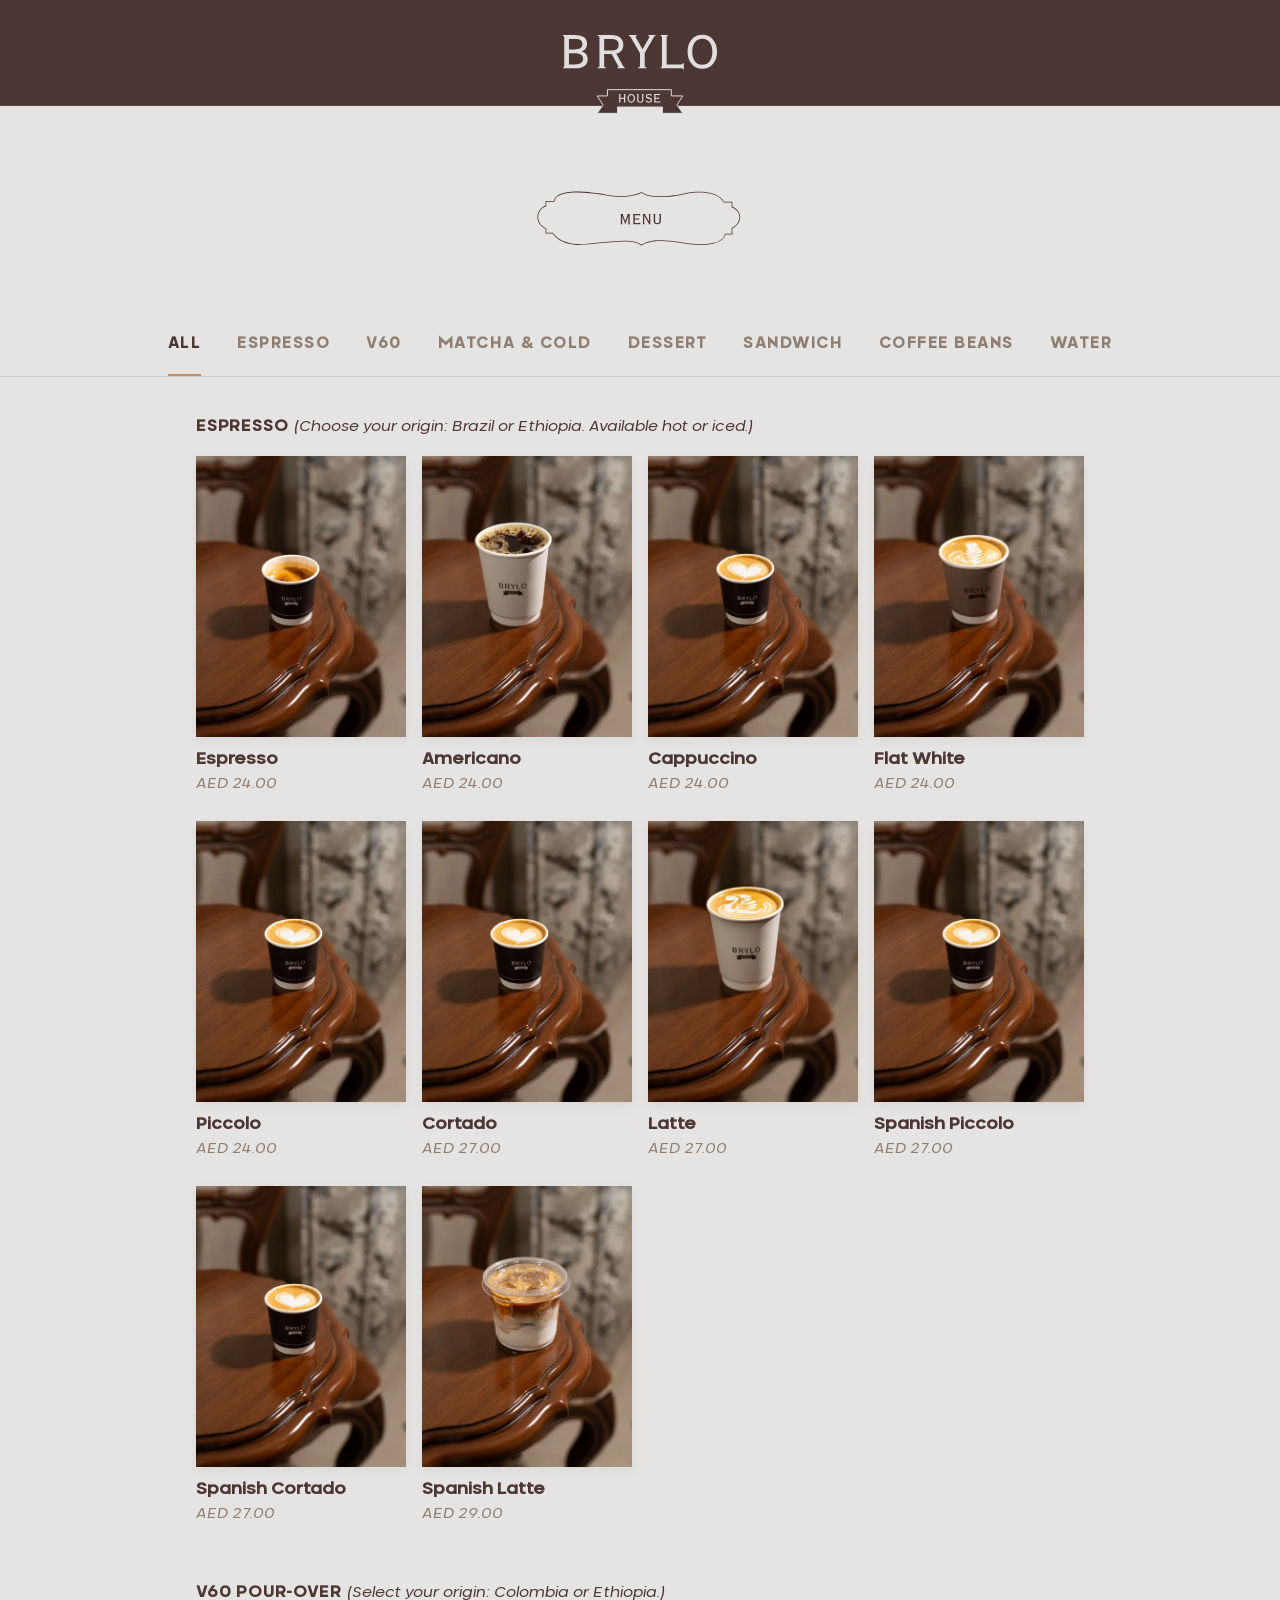
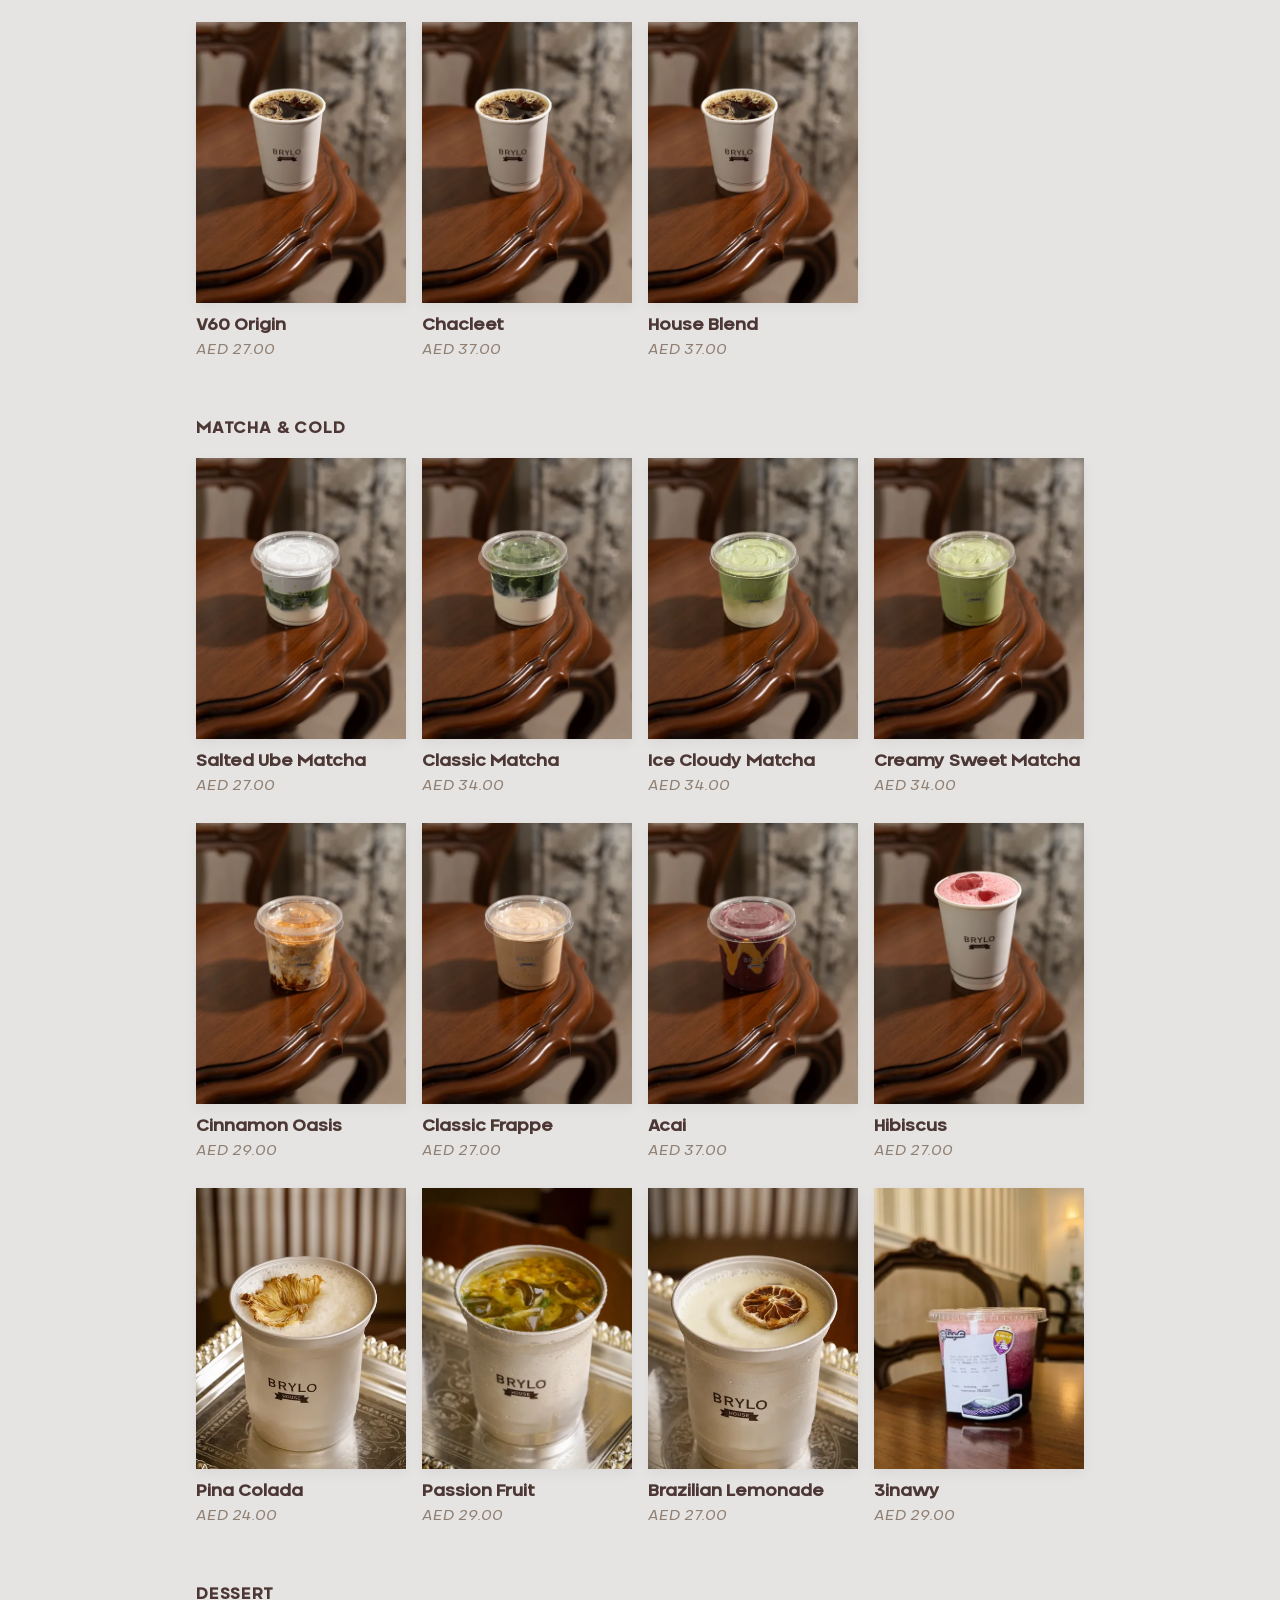
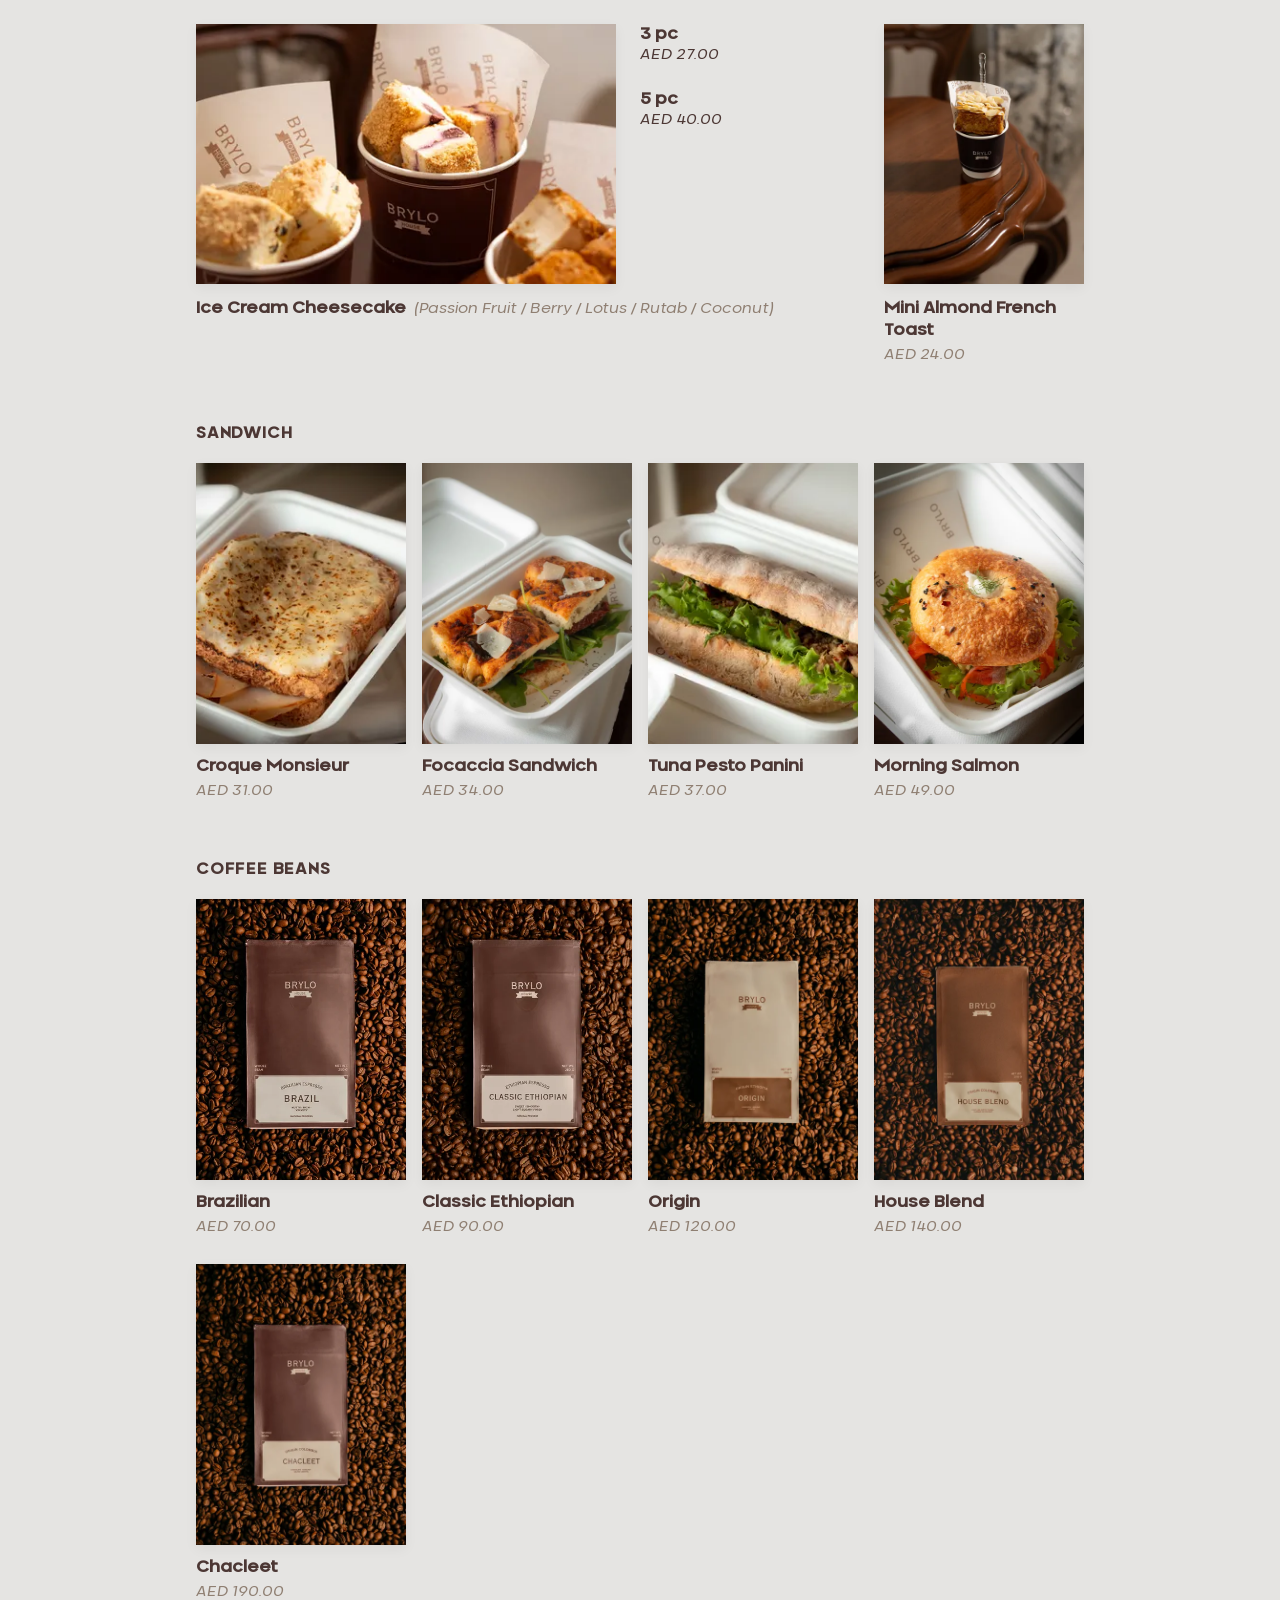
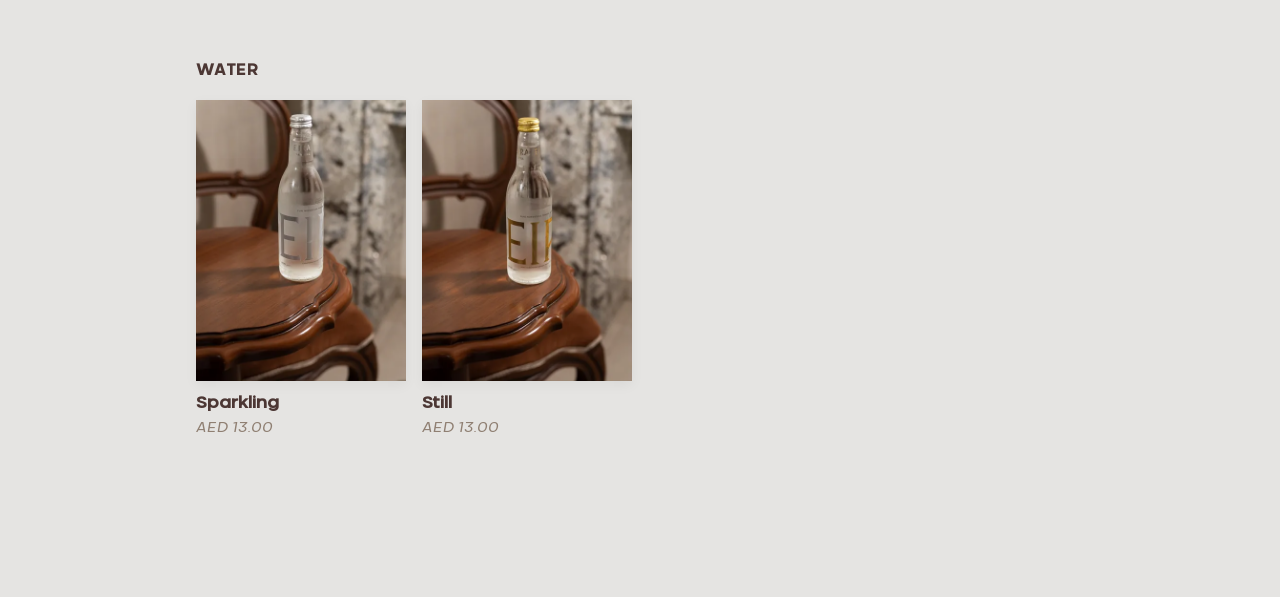
==== commit 3c833108: "Update menu.html" ====
--- a/menu.html
+++ b/menu.html
@@ -243,12 +243,12 @@
         <div class="menu-item" tabindex="0" data-desc="Whole seed brown sourdough filled with sliced turkey and melted cheddar, topped with creamy b&eacute;chamel sauce and flame-torched mozzarella.">
           <img src="assets/croque monsiuer.webp" alt="Croque Monsieur" class="item-image" loading="lazy">
           <h3 class="item-name">Croque Monsieur</h3>
-          <p class="item-price">AED 27.00</p>
+          <p class="item-price">AED 31.00</p>
         </div>
         <div class="menu-item" tabindex="0" data-desc="Herb and olive focaccia with a hint of parmesan and pesto, filled with grilled mozzarella, sun-dried tomato, fresh rocket and basil leaves, finished with green pesto and a drizzle of balsamic sauce.">
           <img src="assets/focaccia 1.webp" alt="Focaccia Sandwich" class="item-image" loading="lazy">
           <h3 class="item-name">Focaccia Sandwich</h3>
-          <p class="item-price">AED 29.00</p>
+          <p class="item-price">AED 34.00</p>
         </div>
         <div class="menu-item" tabindex="0" data-desc="A creamy tuna mix with a gentle jalape&ntilde;o kick, layered with fresh tomato slices and crisp lettuce, and finished with tomato pesto and green pesto sauces, all in warm panini bread.">
           <img src="assets/tuna.webp" alt="Tuna Pesto Panini" class="item-image" loading="lazy">
--- a/style.css
+++ b/style.css
@@ -479,6 +479,102 @@
   display: flex;
   flex-direction: column;
   box-sizing: border-box;
+  position: relative;
+  outline: none;
+}
+
+/* Hover/tap description tooltip: pulled from data-desc via CSS content so no
+   extra markup is needed per item, and so it never participates in layout. */
+.menu-item::after {
+  content: attr(data-desc);
+  position: absolute;
+  left: 50%;
+  bottom: calc(100% + 10px);
+  transform: translateX(-50%) translateY(4px);
+  width: 260px;
+  max-width: 85vw;
+  padding: 10px 14px;
+  background-color: var(--espresso);
+  color: var(--platinum);
+  font-size: 0.8rem;
+  font-style: normal;
+  font-weight: 400;
+  line-height: 1.4;
+  letter-spacing: normal;
+  text-align: left;
+  border-radius: 6px;
+  box-shadow: 0 6px 18px rgba(0, 0, 0, 0.18);
+  opacity: 0;
+  visibility: hidden;
+  pointer-events: none;
+  transition: opacity 0.18s ease, transform 0.18s ease;
+  z-index: 50;
+}
+
+/* Small downward-pointing arrow anchoring the tooltip to its item */
+.menu-item::before {
+  content: '';
+  position: absolute;
+  left: 50%;
+  bottom: calc(100% + 4px);
+  transform: translateX(-50%);
+  width: 0;
+  height: 0;
+  border-left: 6px solid transparent;
+  border-right: 6px solid transparent;
+  border-top: 6px solid var(--espresso);
+  opacity: 0;
+  visibility: hidden;
+  pointer-events: none;
+  transition: opacity 0.18s ease;
+  z-index: 50;
+}
+
+.menu-item:hover::after,
+.menu-item:hover::before,
+.menu-item:focus::after,
+.menu-item:focus::before,
+.menu-item.show-desc::after,
+.menu-item.show-desc::before {
+  opacity: 1;
+  visibility: visible;
+  transform: translateX(-50%) translateY(0);
+}
+
+.menu-item.show-desc::before {
+  transform: translateX(-50%);
+}
+
+/* On narrow screens an item-anchored tooltip can run off either edge of the
+   viewport (items sit close to the screen edge in a 2-column grid), so it
+   switches to a fixed bottom sheet instead: always fully visible, same
+   width regardless of which item was tapped. */
+@media (max-width: 767px) {
+  .menu-item::before {
+    display: none;
+  }
+
+  .menu-item::after {
+    position: fixed;
+    left: 16px;
+    right: 16px;
+    bottom: 20px;
+    top: auto;
+    width: auto;
+    max-width: none;
+    font-size: 0.85rem;
+    padding: 14px 16px;
+    border-radius: 10px;
+    box-shadow: 0 8px 24px rgba(0, 0, 0, 0.28);
+    transform: translateY(10px);
+    z-index: 200;
+  }
+
+  .menu-item:hover::after,
+  .menu-item:focus::after,
+  .menu-item.show-desc::after {
+    transform: translateY(0);
+  }
 }
 
 .item-image {
@@ -937,4 +1033,4 @@
   .menu-badge-svg {
     width: 190px;
   }
-}+}
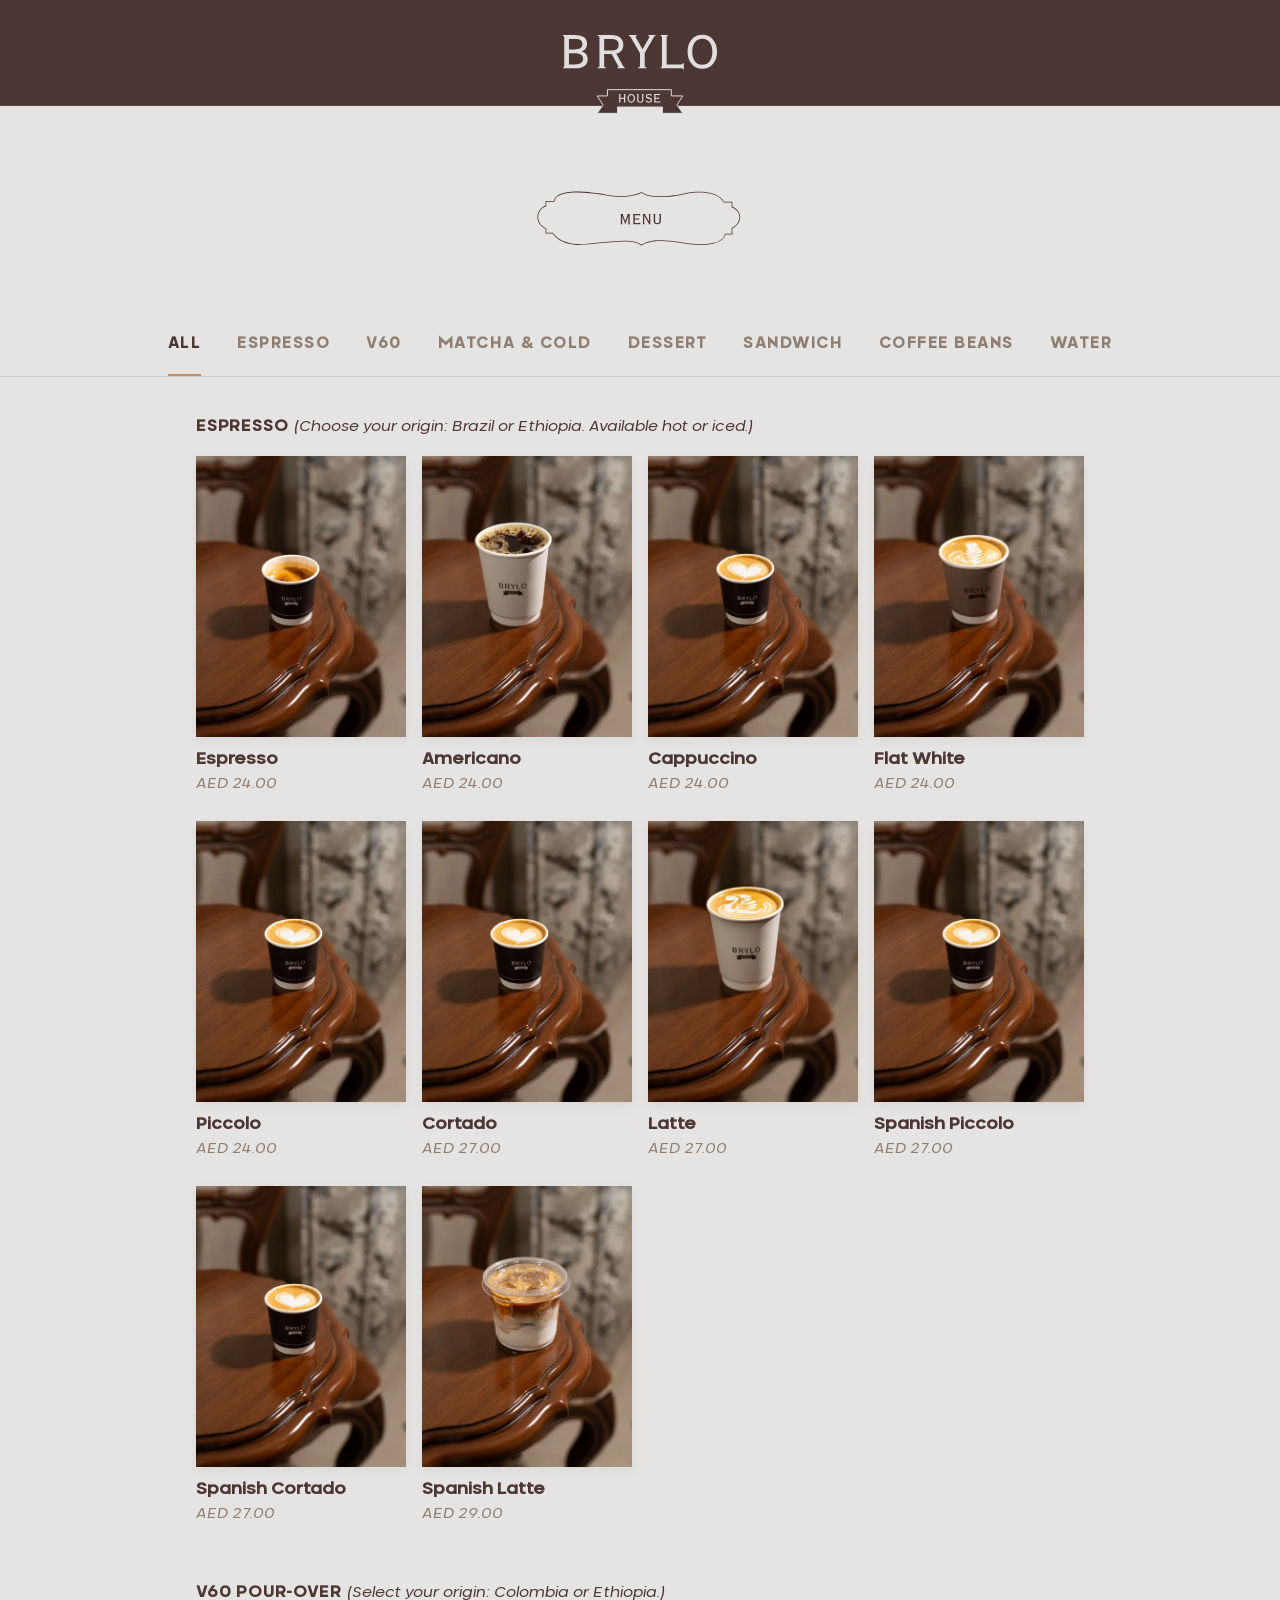
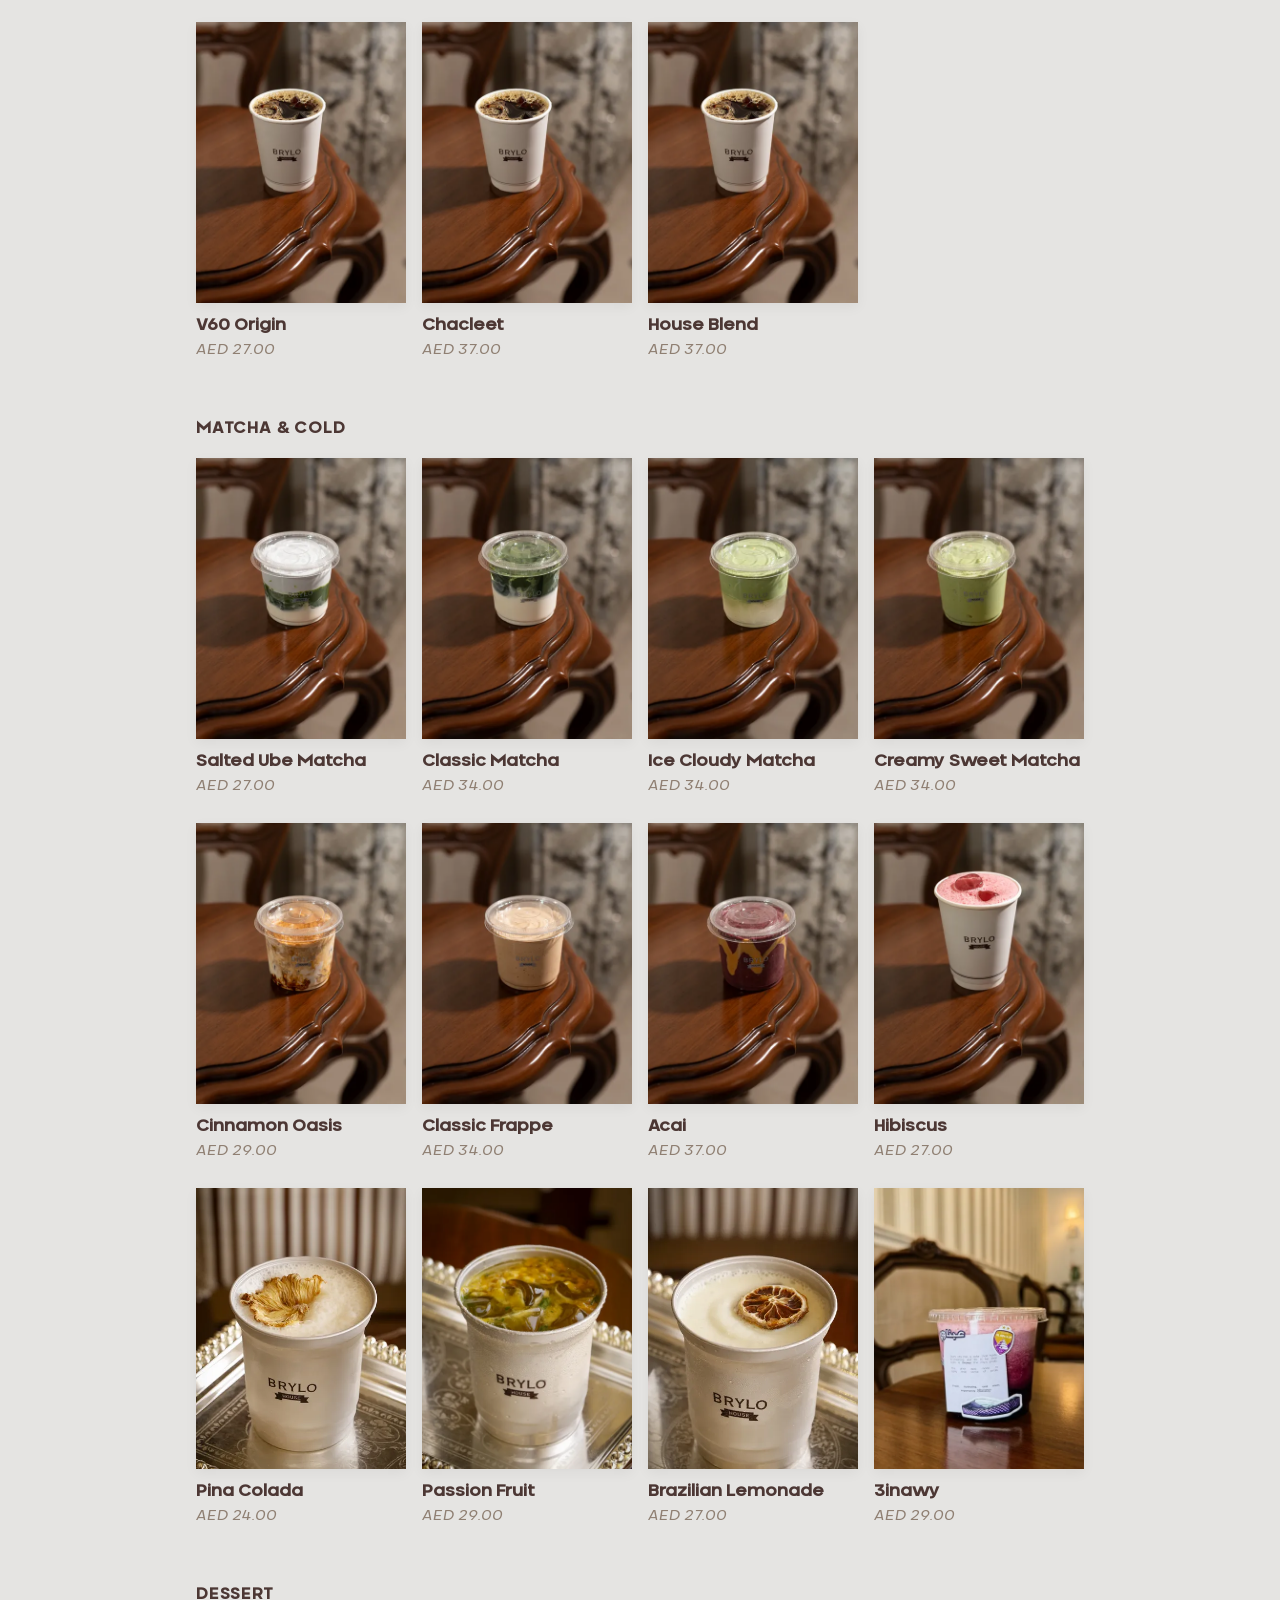
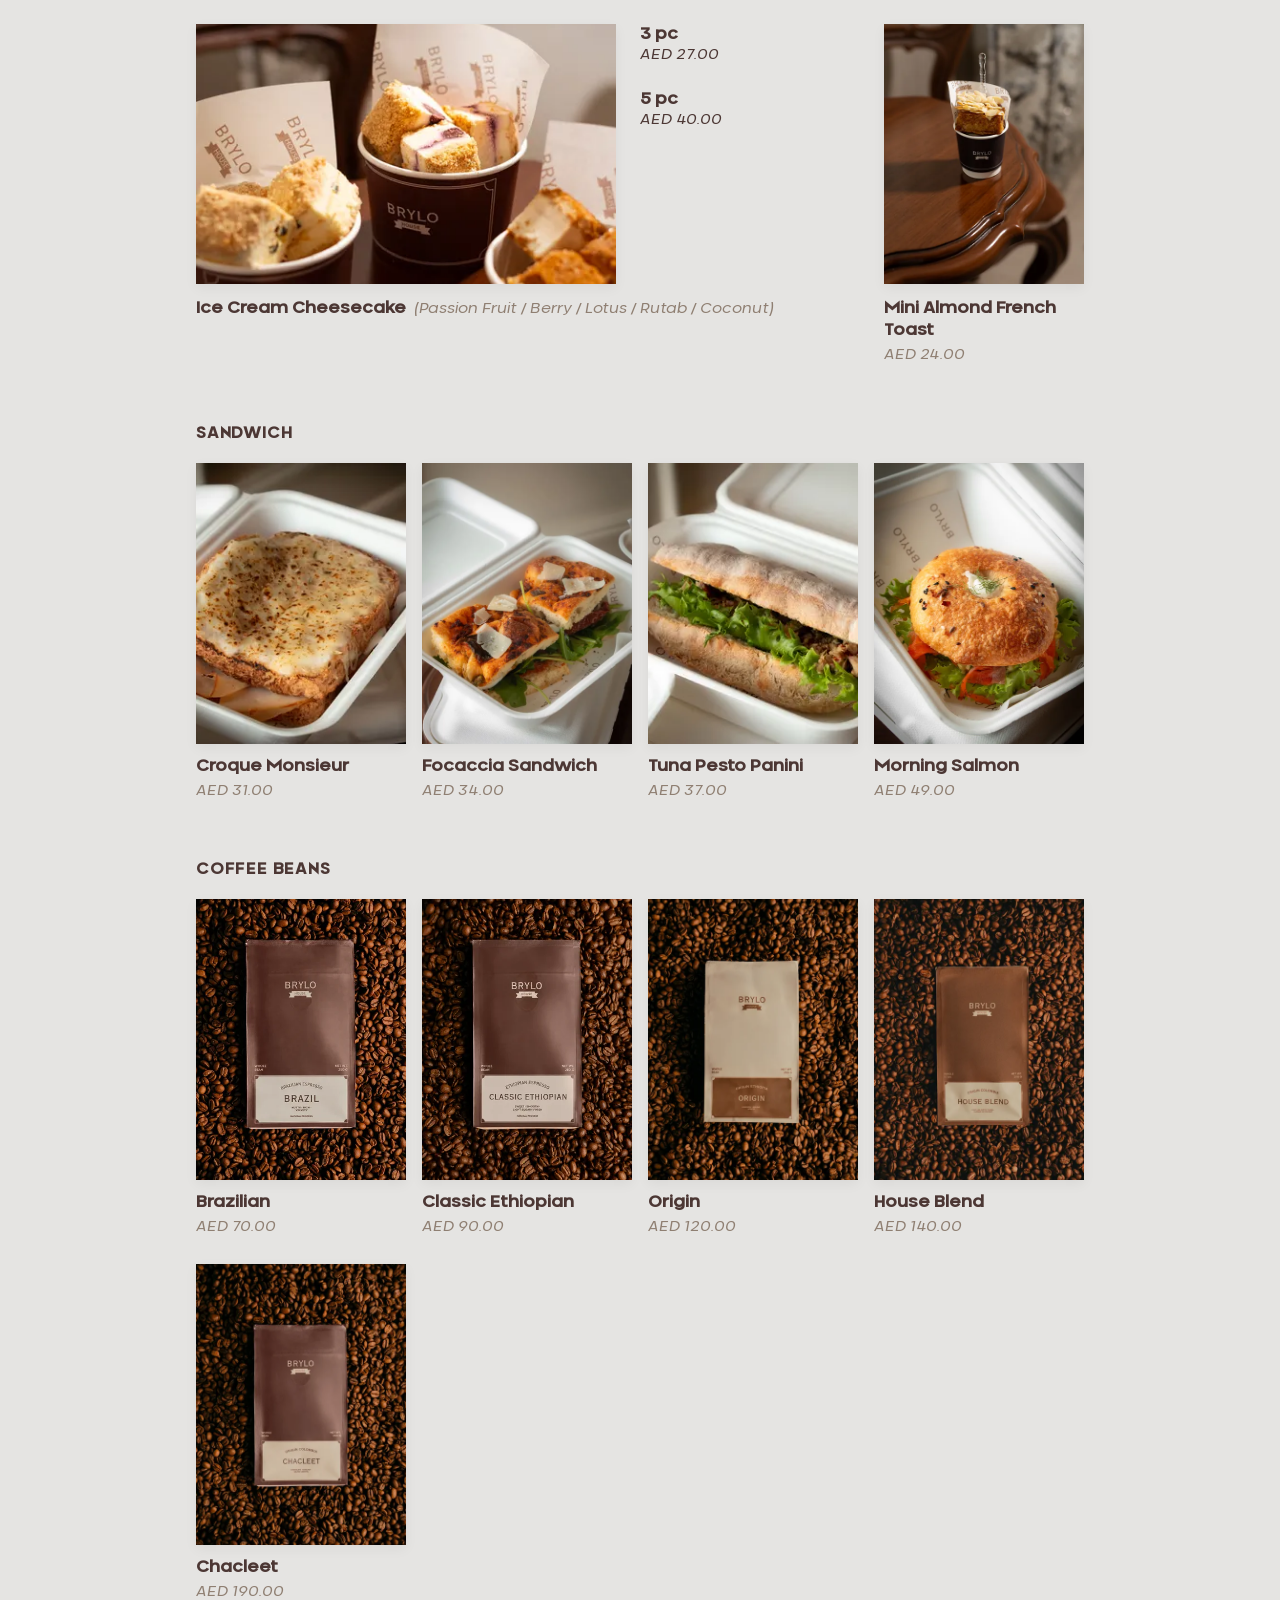
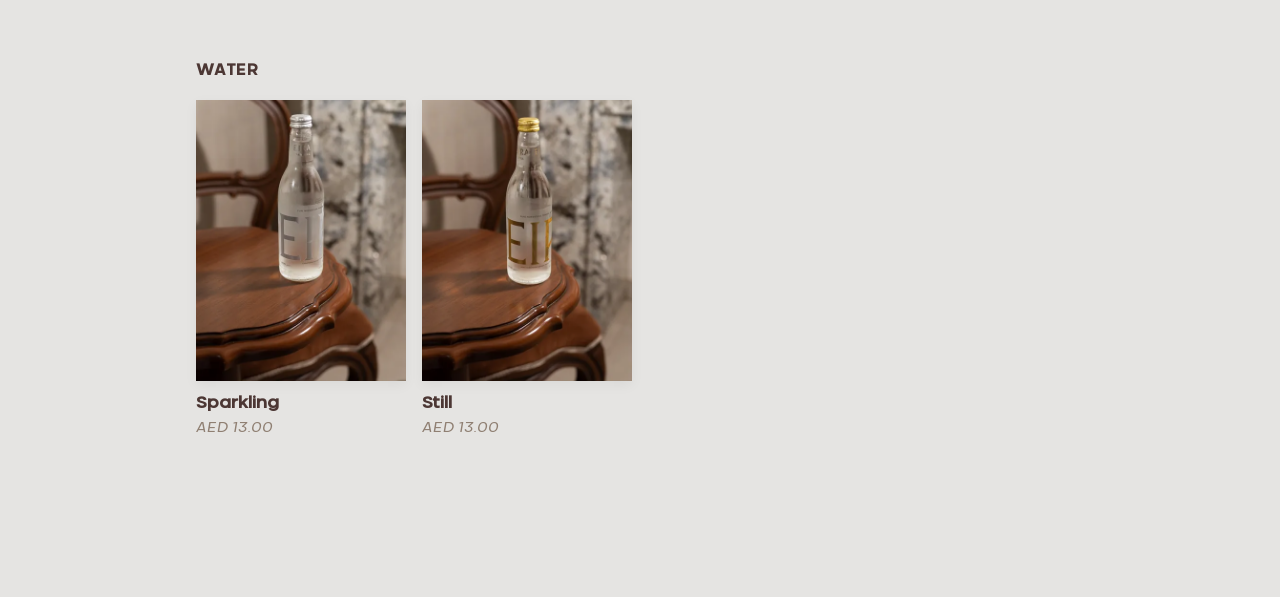
==== commit 3d7a5a9c: "Change price of Classic Frappe Updated the price of the Classic Frappe from AED 27.00 to AED 34.00." ====
--- a/menu.html
+++ b/menu.html
@@ -157,7 +157,7 @@
         <div class="menu-item" tabindex="0" data-desc="Iced coffee blended until smooth and topped with whipped cream, cold, sweet and refreshing.">
           <img src="assets/classic frappe.webp" alt="Classic Frappe" class="item-image" loading="lazy">
           <h3 class="item-name">Classic Frappe</h3>
-          <p class="item-price">AED 27.00</p>
+          <p class="item-price">AED 34.00</p>
         </div>
         <div class="menu-item" tabindex="0" data-desc="A blended acai berry drink finished with fresh fruit, bright, fruity and refreshing.">
           <img src="assets/acai.webp" alt="Acai" class="item-image" loading="lazy">
